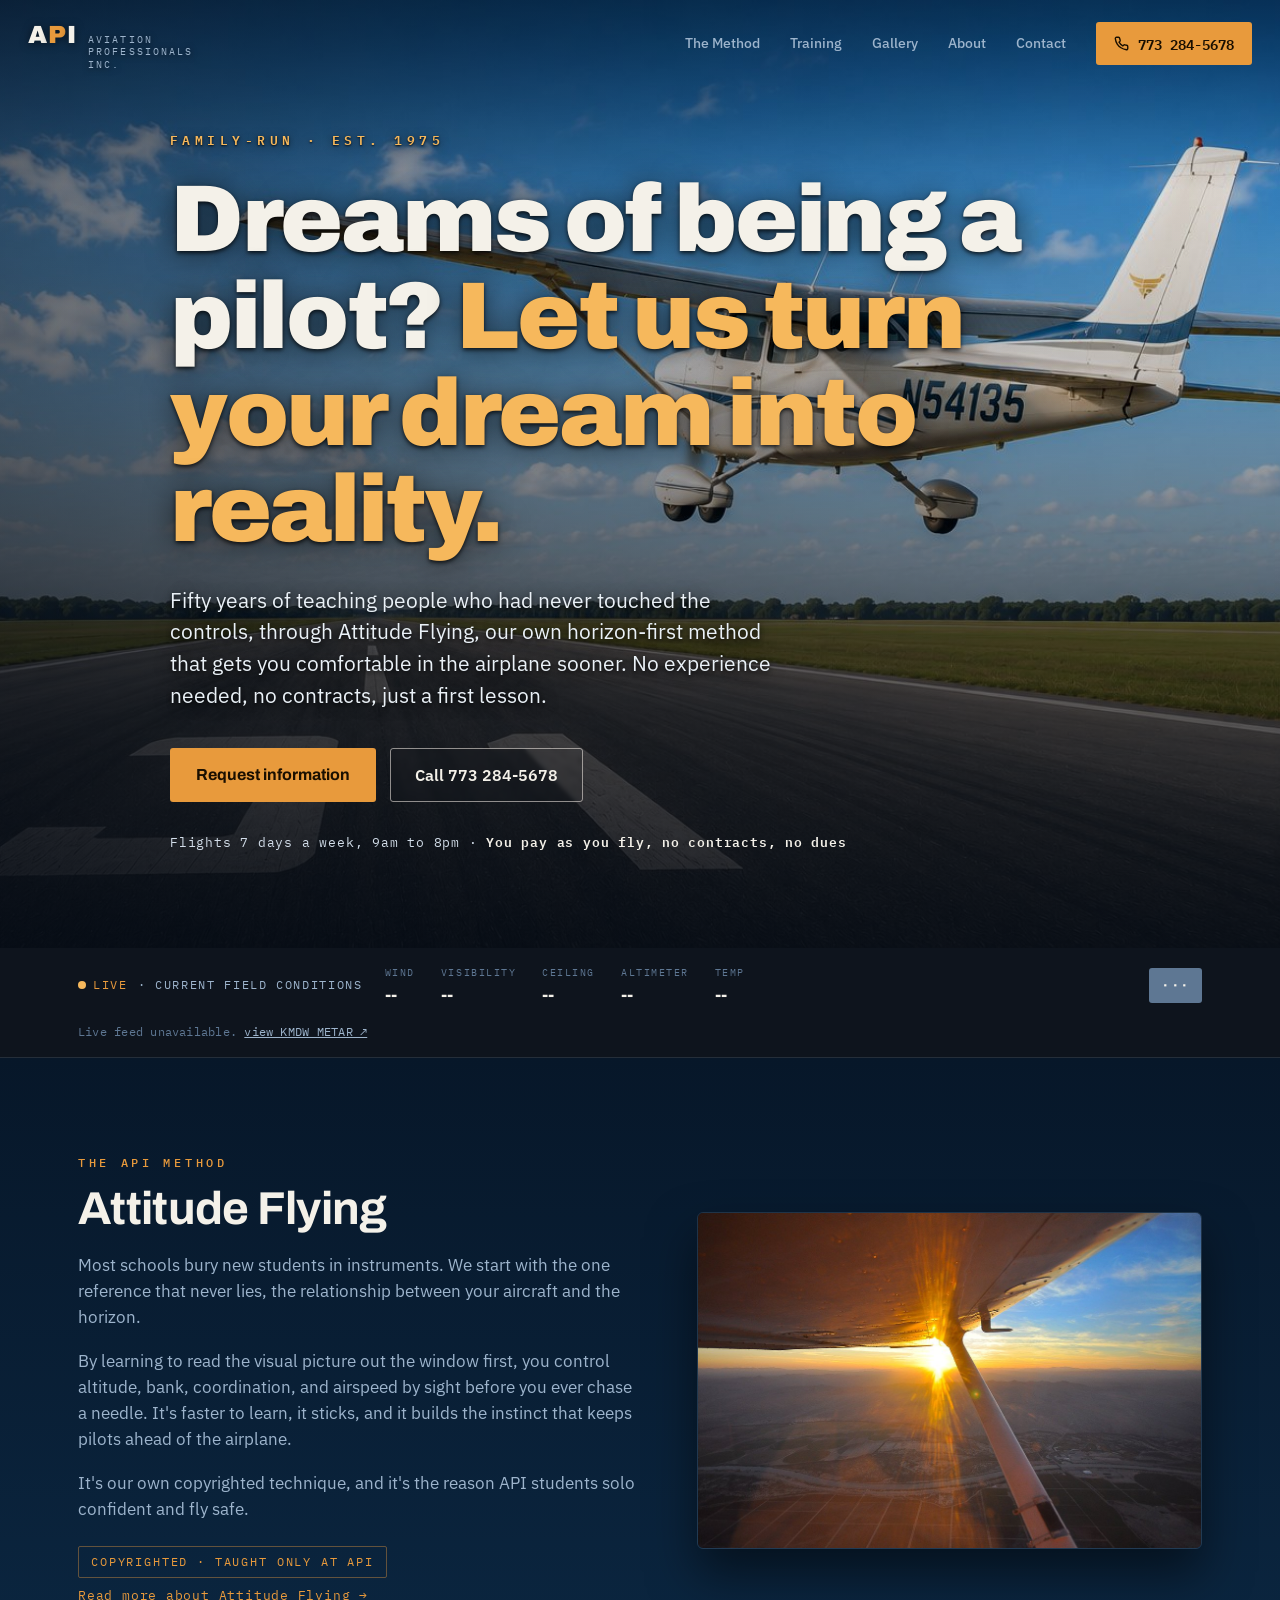
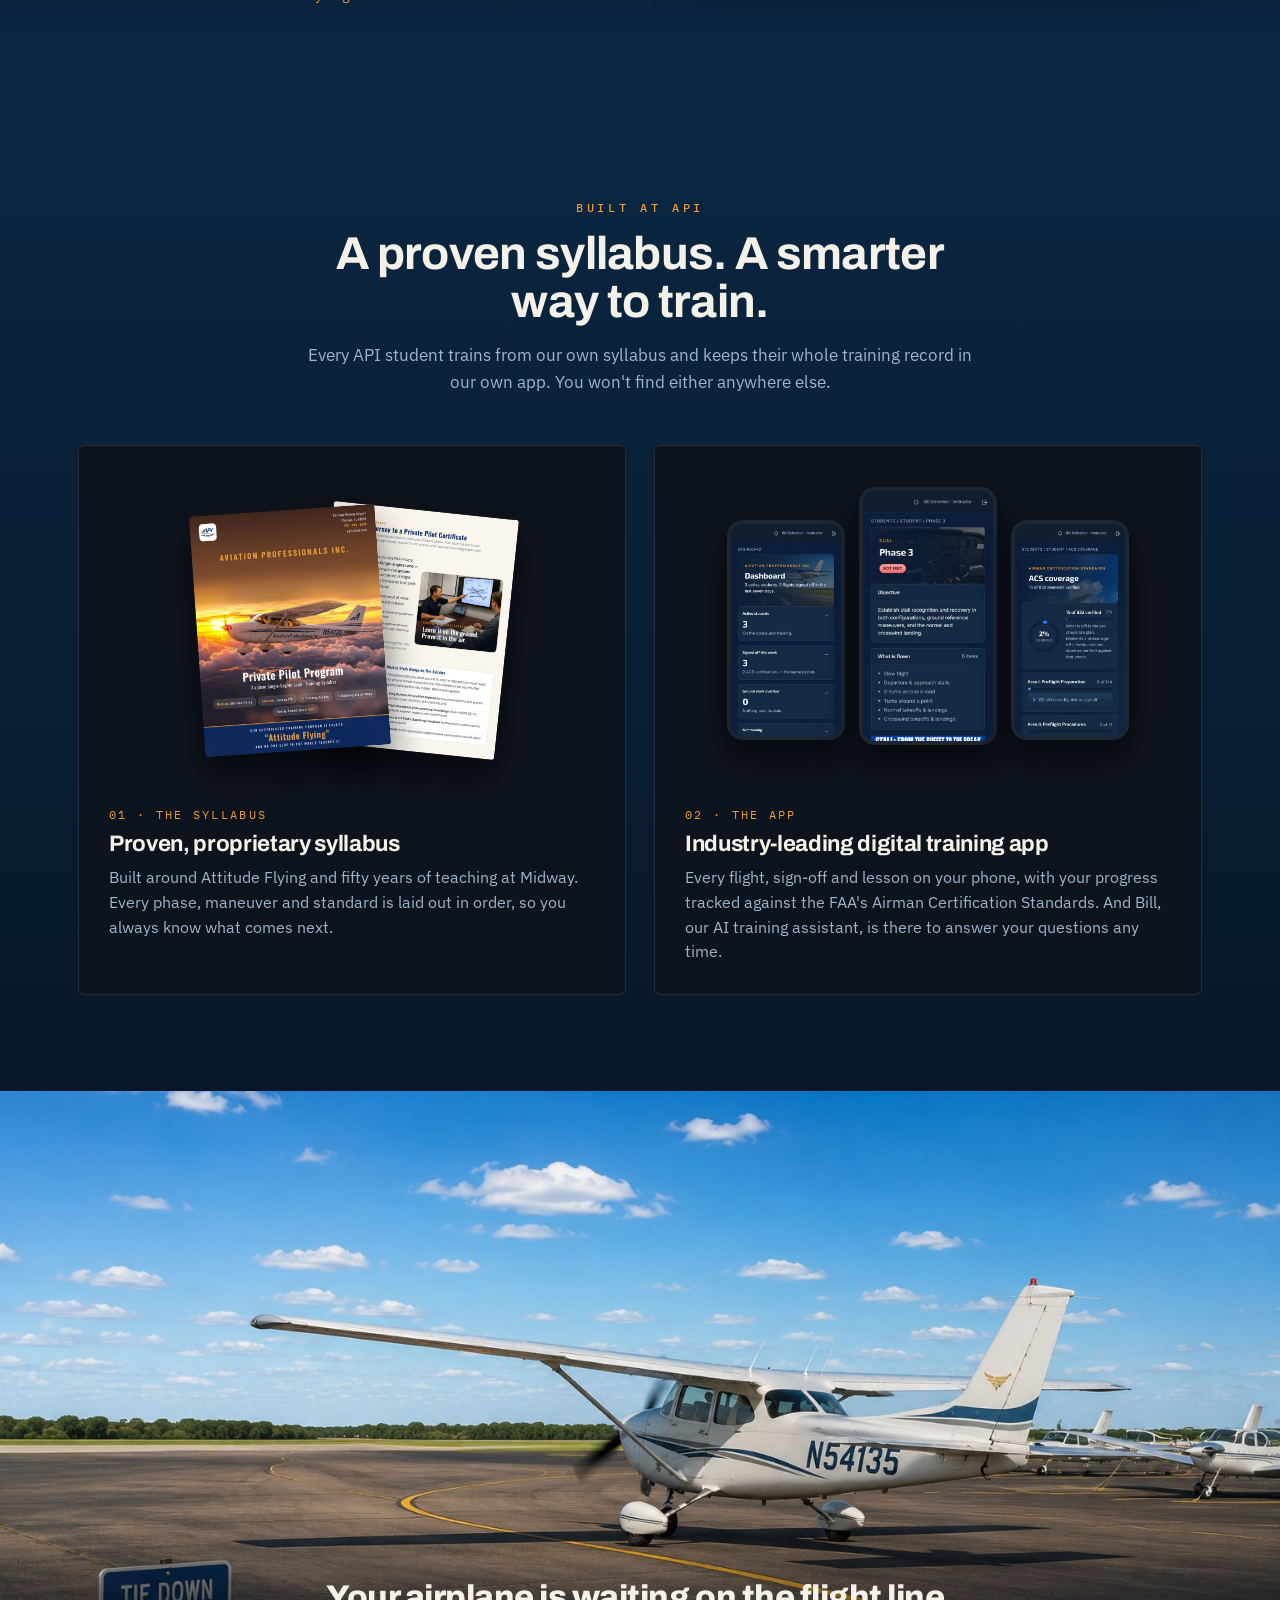
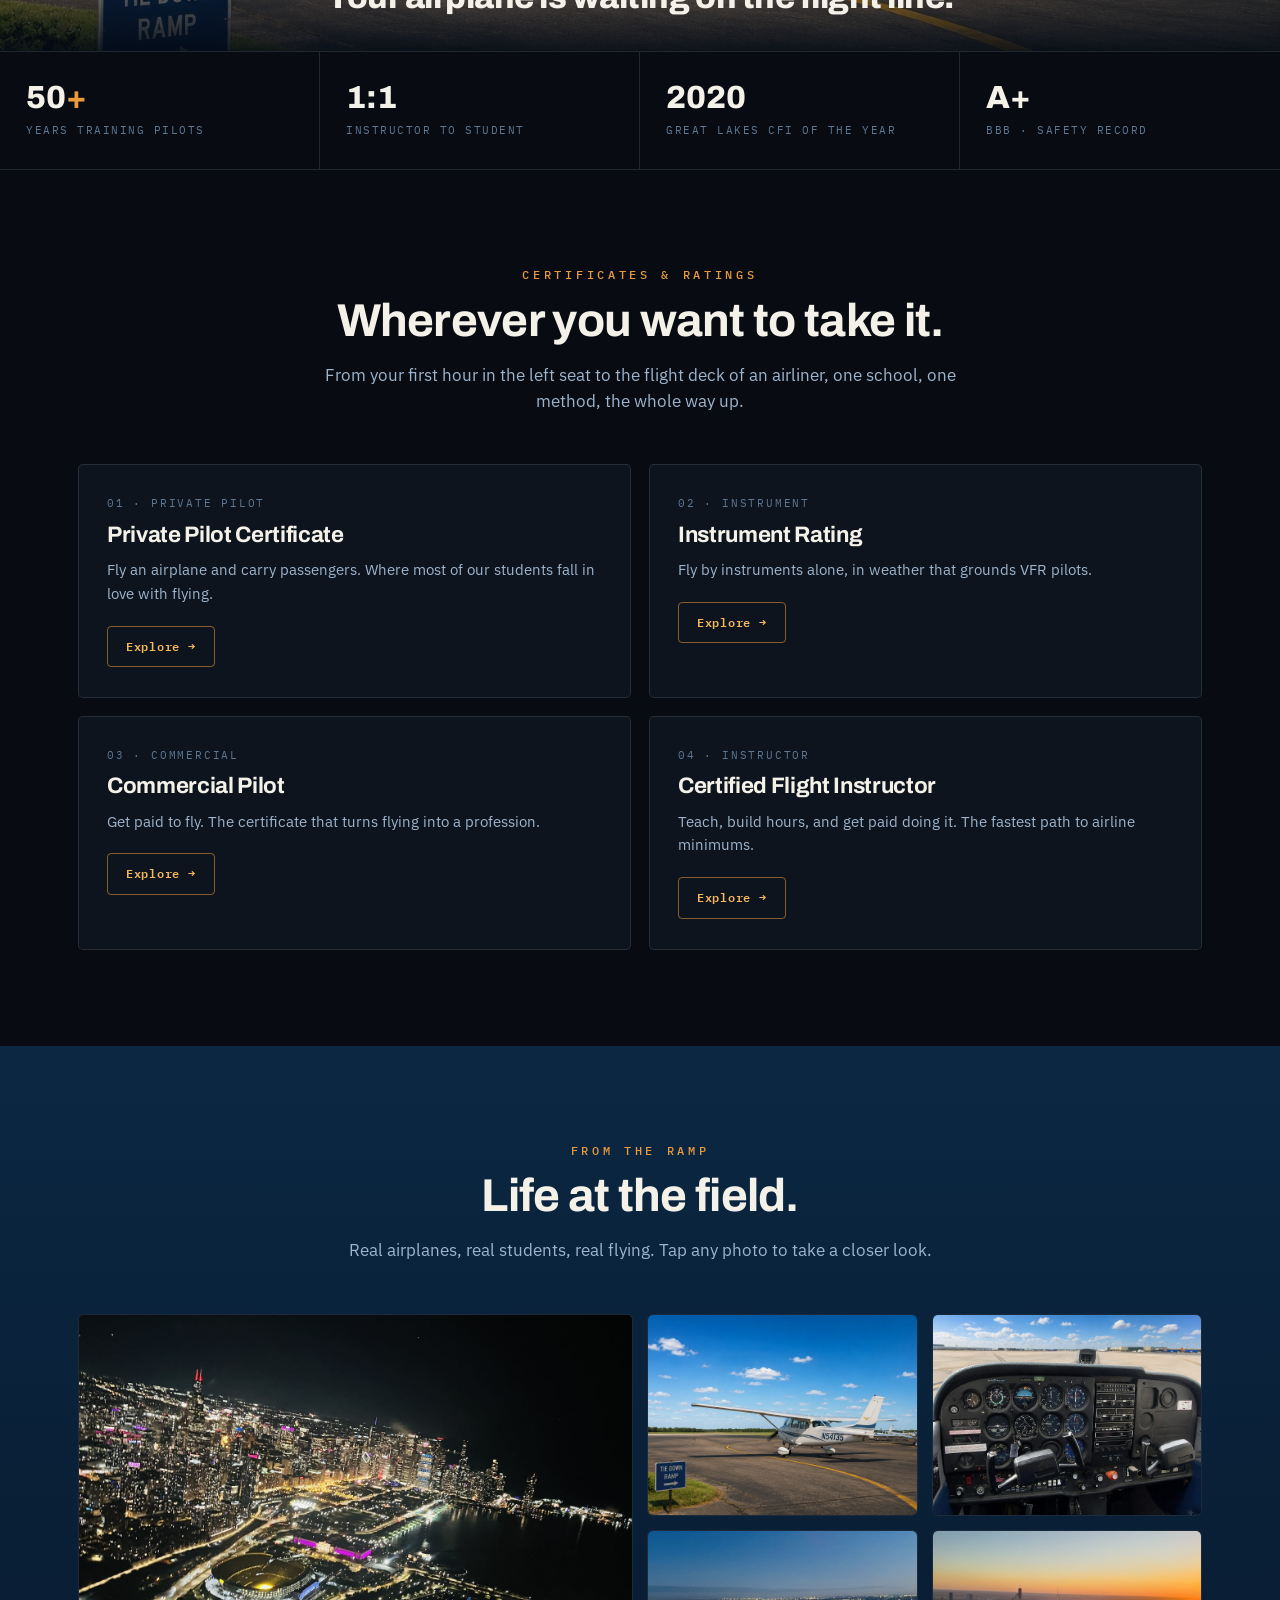
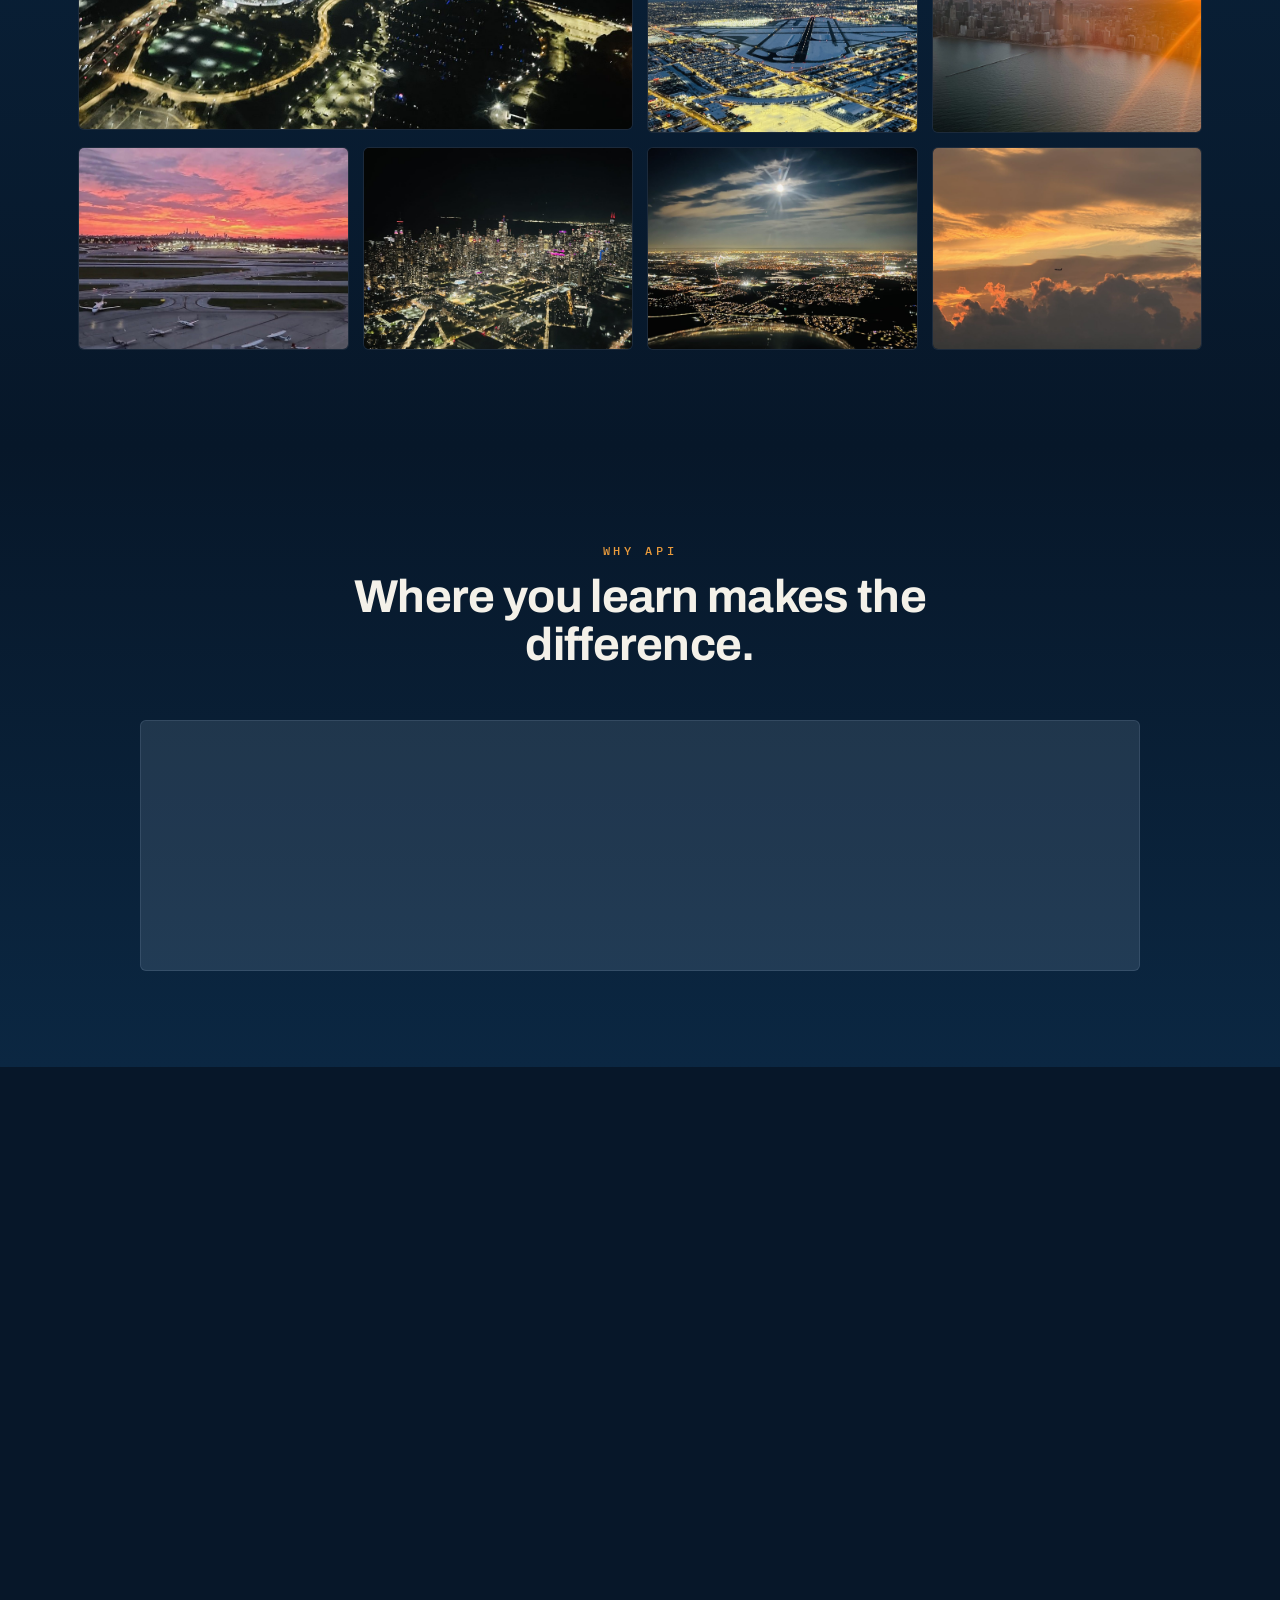
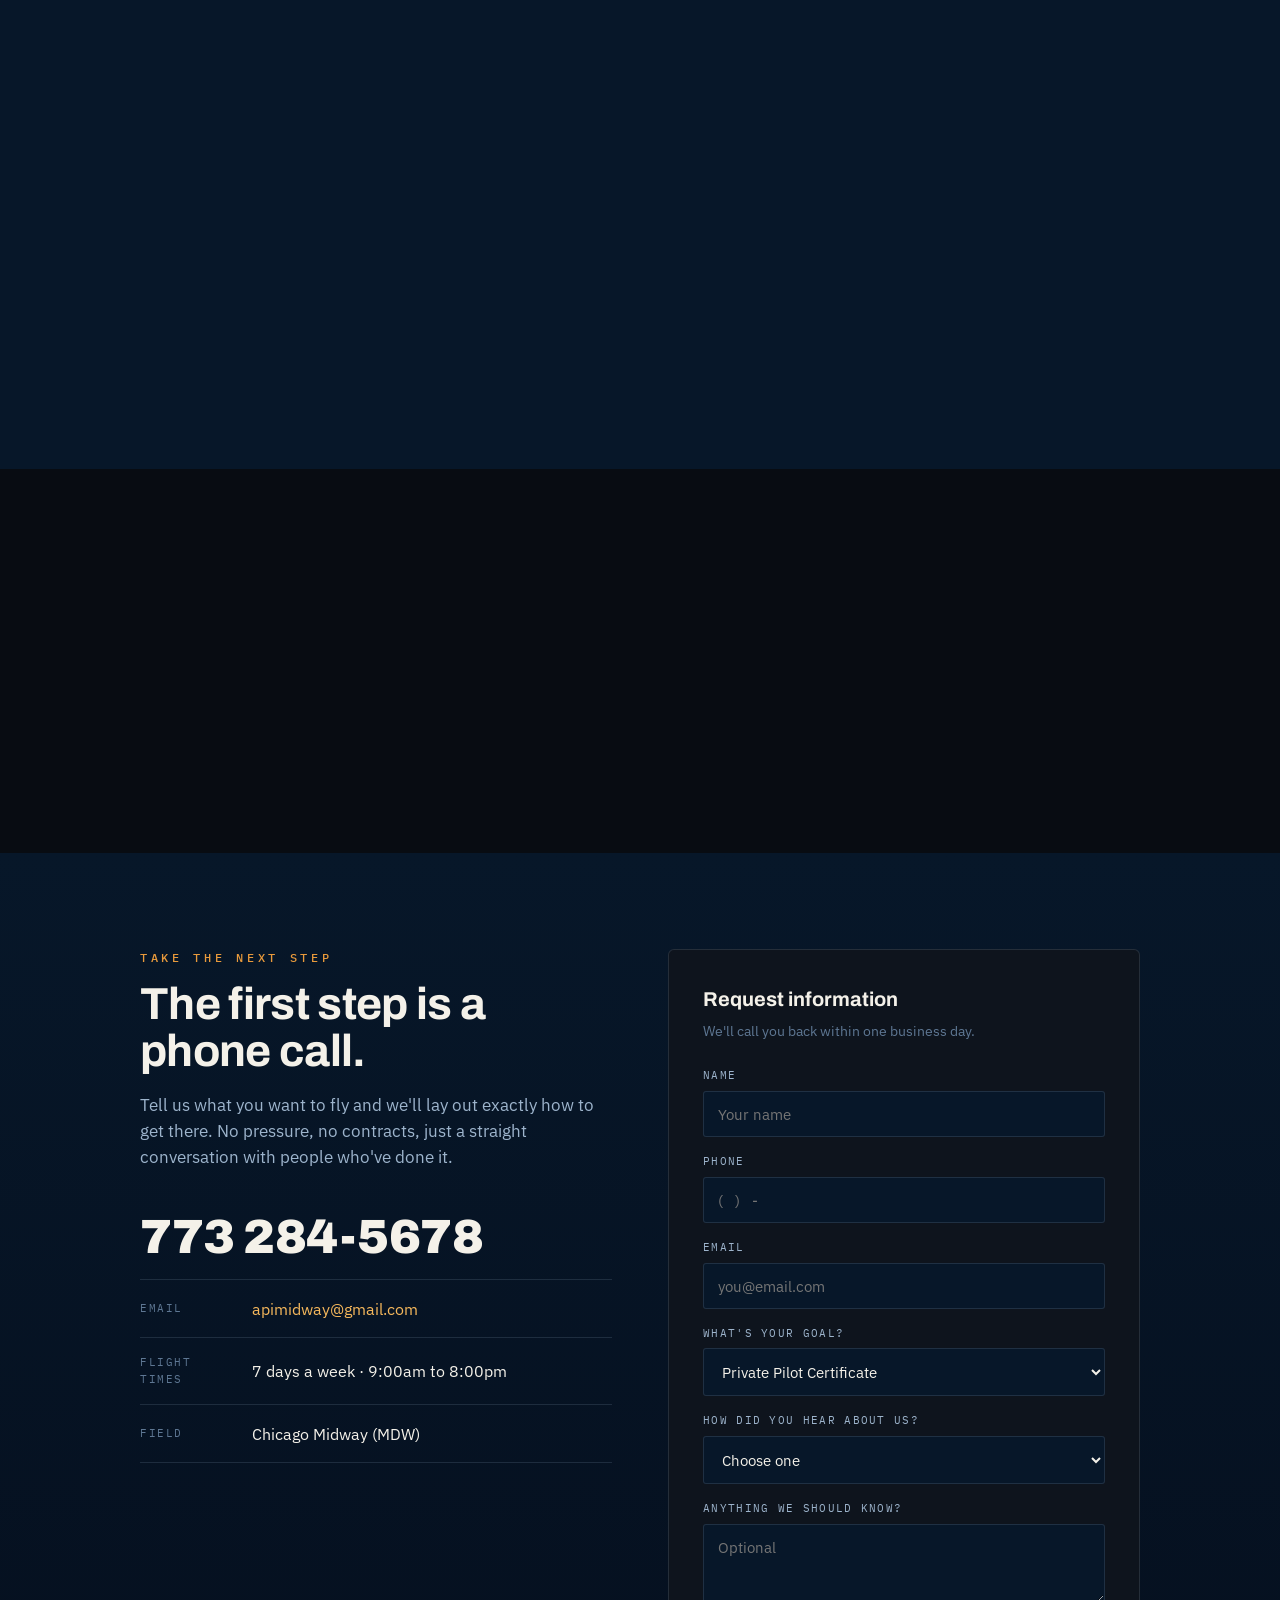
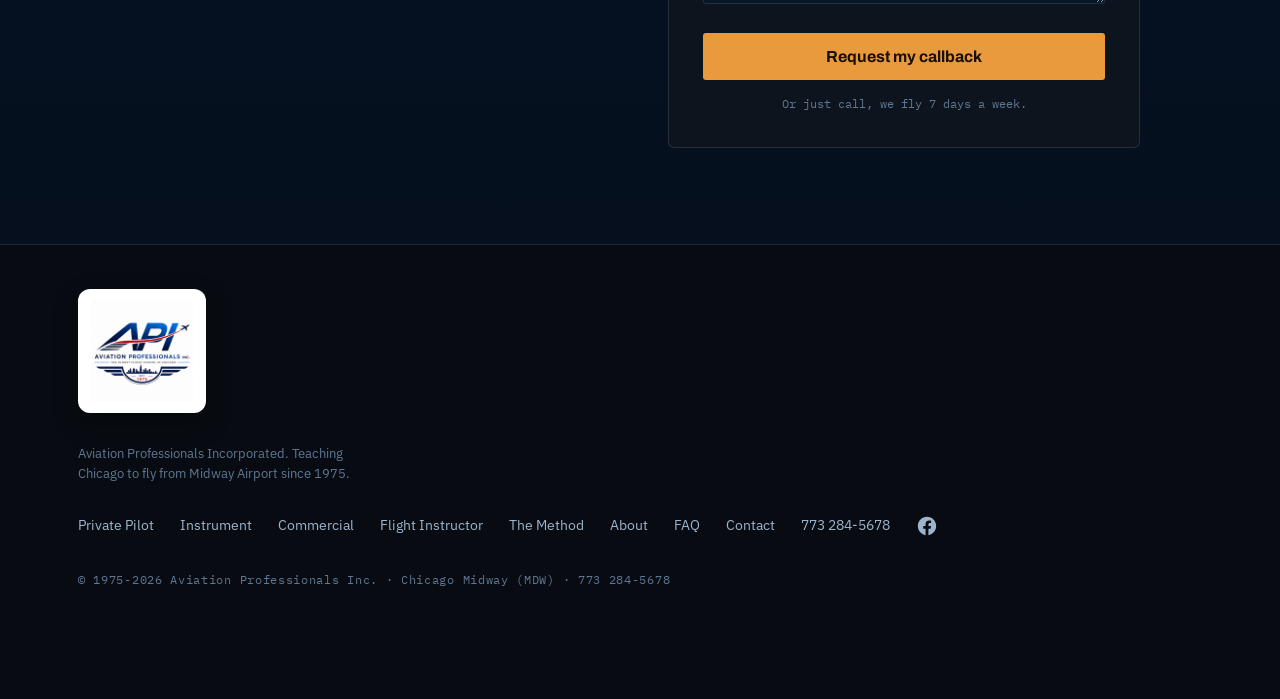
==== index.html @ 72affaf0 "Home page: Built at API section for the syllabus and the training app Short section after The API Me" ====
<!DOCTYPE html>
<html lang="en">
<head><script>document.documentElement.className+=' js'</script>
<meta charset="UTF-8">
<meta name="viewport" content="width=device-width, initial-scale=1.0">
<title>Chicago Flight School at Midway (MDW) | Aviation Professionals Inc.</title>
<meta name="description" content="Chicago flight school at Midway Airport, family-run since 1975. Private, Instrument, Commercial, and Flight Instructor (CFI) training. Learn to fly. Call 773-284-5678.">
<link rel="icon" type="image/png" href="/img/favicon.png">
<link rel="canonical" href="https://www.apischool.com/">
<meta property="og:type" content="website">
<meta property="og:site_name" content="Aviation Professionals Inc.">
<meta property="og:title" content="Chicago Flight School at Midway (MDW) | Aviation Professionals Inc.">
<meta property="og:description" content="Family-run Chicago flight school at Midway since 1975. Private, Instrument, Commercial, and CFI training. Learn to fly. Call 773-284-5678.">
<meta property="og:url" content="https://www.apischool.com/">
<meta property="og:image" content="https://www.apischool.com/img/hero.jpg">
<meta name="twitter:card" content="summary_large_image">
<meta name="twitter:title" content="Chicago Flight School at Midway (MDW) | Aviation Professionals Inc.">
<meta name="twitter:description" content="Family-run Chicago flight school at Midway since 1975. Private, Instrument, Commercial, and CFI training.">
<meta name="twitter:image" content="https://www.apischool.com/img/hero.jpg">
<script type="application/ld+json">
{
  "@context": "https://schema.org",
  "@type": ["LocalBusiness", "EducationalOrganization"],
  "@id": "https://www.apischool.com/#org",
  "name": "Aviation Professionals Inc.",
  "alternateName": "API",
  "description": "Family-run flight school at Chicago Midway Airport since 1975, offering Private, Instrument, Commercial, and Flight Instructor (CFI) training using the Attitude Flying method.",
  "url": "https://www.apischool.com/",
  "telephone": "+1-773-284-5678",
  "email": "apimidway@gmail.com",
  "image": "https://www.apischool.com/img/hero.jpg",
  "logo": "https://www.apischool.com/img/logo.png",
  "sameAs": ["https://www.facebook.com/APIschoolMidway"],
  "foundingDate": "1975",
  "areaServed": "Chicago, Illinois",
  "address": { "@type": "PostalAddress", "addressLocality": "Chicago", "addressRegion": "IL", "postalCode": "60638", "addressCountry": "US" },
  "location": { "@type": "Place", "name": "Chicago Midway International Airport (MDW)" },
  "geo": { "@type": "GeoCoordinates", "latitude": 41.7868, "longitude": -87.7522 },
  "openingHoursSpecification": [ { "@type": "OpeningHoursSpecification", "dayOfWeek": ["Monday","Tuesday","Wednesday","Thursday","Friday","Saturday","Sunday"], "opens": "09:00", "closes": "20:00" } ]
}
</script>
<link rel="preconnect" href="https://fonts.googleapis.com"><link rel="preconnect" href="https://fonts.gstatic.com" crossorigin>
<link href="https://fonts.googleapis.com/css2?family=Archivo:wght@500;600;700;800;900&family=IBM+Plex+Mono:wght@400;500;600&family=IBM+Plex+Sans:wght@400;500;600;700&display=swap" rel="stylesheet">
<link rel="stylesheet" href="/styles.css">
</head>
<body>

<header id="hdr">
  <a href="#top" class="brand"><span class="mark">A<span>P</span>I</span><span class="full">Aviation Professionals Inc.</span></a>
  <nav class="top">
    <a href="/method.html" class="navlink">The Method</a>
    <a href="#training" class="navlink">Training</a>
    <a href="#gallery" class="navlink">Gallery</a>
    <a href="/about.html" class="navlink">About</a>
    <a href="/contact.html" class="navlink">Contact</a>
    <a href="tel:7732845678" class="call-btn"><svg viewBox="0 0 24 24" fill="none" stroke="currentColor" stroke-width="2.2"><path d="M22 16.92v3a2 2 0 0 1-2.18 2 19.79 19.79 0 0 1-8.63-3.07 19.5 19.5 0 0 1-6-6 19.79 19.79 0 0 1-3.07-8.67A2 2 0 0 1 4.11 2h3a2 2 0 0 1 2 1.72c.13.96.36 1.9.7 2.81a2 2 0 0 1-.45 2.11L8.09 9.91a16 16 0 0 0 6 6l1.27-1.27a2 2 0 0 1 2.11-.45c.91.34 1.85.57 2.81.7A2 2 0 0 1 22 16.92z"/></svg>773 284-5678</a>
  </nav>
  <button class="menu-btn" id="menuBtn" aria-label="Open menu" aria-expanded="false"><span></span><span></span><span></span></button>
</header>
<div class="mnav-backdrop" id="mnavBack"></div>
<nav class="mnav" id="mnav" aria-hidden="true"><a href="/">Home</a><a href="/method.html">The Method</a><a href="/private-pilot.html">Private Pilot</a><a href="/instrument-rating.html">Instrument Rating</a><a href="/commercial-pilot.html">Commercial Pilot</a><a href="/flight-instructor.html">Flight Instructor</a><a href="/about.html">About</a><a href="/faq.html">FAQ</a><a href="/contact.html">Contact</a><a href="tel:7732845678" class="mnav-call">Call 773 284-5678</a><a href="https://www.facebook.com/APIschoolMidway" target="_blank" rel="noopener">Facebook</a></nav>

<span id="top"></span>
<section class="hero">
  <div class="hero-sky"></div>
  <svg class="hero-skyline" viewBox="0 0 1440 320" preserveAspectRatio="xMidYMax slice" xmlns="http://www.w3.org/2000/svg" aria-hidden="true">
    <defs>
      <linearGradient id="bld" x1="0" y1="0" x2="0" y2="1"><stop offset="0" stop-color="#0A1C30"/><stop offset="1" stop-color="#03090F"/></linearGradient>
      <linearGradient id="bldFar" x1="0" y1="0" x2="0" y2="1"><stop offset="0" stop-color="#13314E"/><stop offset="1" stop-color="#091B2C"/></linearGradient>
    </defs>
    <g fill="url(#bldFar)" opacity="0.7">
      <rect x="60" y="208" width="70" height="112"/><rect x="150" y="222" width="60" height="98"/><rect x="300" y="200" width="80" height="120"/><rect x="470" y="214" width="64" height="106"/><rect x="640" y="198" width="74" height="122"/><rect x="900" y="210" width="70" height="110"/><rect x="1080" y="200" width="82" height="120"/><rect x="1260" y="214" width="70" height="106"/>
    </g>
    <g fill="url(#bld)">
      <rect x="0" y="200" width="70" height="120"/><rect x="68" y="150" width="46" height="170"/><rect x="110" y="176" width="64" height="144"/><rect x="172" y="120" width="40" height="200"/><rect x="208" y="150" width="72" height="170"/>
      <rect x="276" y="70" width="52" height="250"/><rect x="326" y="140" width="58" height="180"/>
      <rect x="380" y="46" width="86" height="274"/><rect x="398" y="24" width="50" height="24"/><rect x="410" y="6" width="5" height="20"/><rect x="438" y="6" width="5" height="20"/>
      <rect x="470" y="120" width="60" height="200"/><rect x="528" y="150" width="48" height="170"/>
      <rect x="572" y="70" width="66" height="250"/><rect x="588" y="44" width="40" height="28"/><rect x="606" y="20" width="4" height="26"/>
      <rect x="640" y="140" width="58" height="180"/><rect x="696" y="110" width="70" height="210"/>
      <polygon points="770,320 786,70 834,70 850,320"/><rect x="800" y="44" width="4" height="26"/><rect x="816" y="44" width="4" height="26"/>
      <rect x="856" y="150" width="60" height="170"/><rect x="914" y="120" width="80" height="200"/><rect x="992" y="150" width="54" height="170"/><rect x="1044" y="110" width="72" height="210"/><rect x="1114" y="150" width="58" height="170"/><rect x="1168" y="130" width="84" height="190"/><rect x="1248" y="160" width="60" height="160"/><rect x="1304" y="140" width="78" height="180"/><rect x="1378" y="170" width="62" height="150"/>
    </g>
    <g fill="#F6B85C">
      <rect x="288" y="120" width="4" height="5" opacity=".5"/><rect x="304" y="120" width="4" height="5" opacity=".35"/><rect x="288" y="160" width="4" height="5" opacity=".4"/><rect x="304" y="200" width="4" height="5" opacity=".5"/><rect x="288" y="240" width="4" height="5" opacity=".3"/><rect x="304" y="280" width="4" height="5" opacity=".45"/>
      <rect x="392" y="110" width="4" height="5" opacity=".5"/><rect x="428" y="150" width="4" height="5" opacity=".4"/><rect x="410" y="200" width="4" height="5" opacity=".5"/><rect x="446" y="140" width="4" height="5" opacity=".3"/><rect x="392" y="250" width="4" height="5" opacity=".45"/>
      <rect x="586" y="110" width="4" height="5" opacity=".5"/><rect x="612" y="150" width="4" height="5" opacity=".35"/><rect x="598" y="210" width="4" height="5" opacity=".45"/>
      <rect x="792" y="120" width="4" height="5" opacity=".5"/><rect x="814" y="160" width="4" height="5" opacity=".4"/><rect x="800" y="210" width="4" height="5" opacity=".45"/>
      <rect x="186" y="160" width="4" height="5" opacity=".4"/><rect x="710" y="150" width="4" height="5" opacity=".4"/><rect x="942" y="170" width="4" height="5" opacity=".35"/><rect x="1066" y="150" width="4" height="5" opacity=".4"/>
    </g>
  </svg>
  <img class="hero-photo" src="/img/hero.jpg" alt="A Cessna 172 lifting off from the runway on a clear day">
  <div class="wrap"><div class="hero-inner">
    <div class="eyebrow">Family-run &middot; Est. 1975</div>
    <h1>Dreams of being a pilot? <em>Let us turn your dream into reality.</em></h1>
    <p class="sub">Fifty years of teaching people who had never touched the controls, through Attitude Flying, our own horizon-first method that gets you comfortable in the airplane sooner. No experience needed, no contracts, just a first lesson.</p>
    <div class="cta-row">
      <a href="#contact" class="btn-primary">Request information</a>
      <a href="tel:7732845678" class="btn-ghost">Call 773 284-5678</a>
    </div>
    <div class="phone-line">Flights 7 days a week, 9am to 8pm &middot; <b>You pay as you fly, no contracts, no dues</b></div>
  </div></div>
</section>

<!-- LIVE WEATHER -->
<section class="wx" id="wx" aria-label="Live weather at Chicago Midway">
  <div class="wrap">
    <div class="wx-bar">
      <div class="wx-id"><span class="wx-live"><span class="pip"></span>LIVE</span>&middot; Current field conditions</div>
      <div class="wx-cells" id="wxCells">
        <div class="wx-cell"><div class="k">Wind</div><div class="v" data-f="wind">--</div></div>
        <div class="wx-cell"><div class="k">Visibility</div><div class="v" data-f="vis">--</div></div>
        <div class="wx-cell"><div class="k">Ceiling</div><div class="v" data-f="ceil">--</div></div>
        <div class="wx-cell"><div class="k">Altimeter</div><div class="v" data-f="alt">--</div></div>
        <div class="wx-cell"><div class="k">Temp</div><div class="v" data-f="temp">--</div></div>
      </div>
      <div class="wx-cat" data-cat="--" id="wxCat">&middot; &middot; &middot;</div>
    </div>
    <div class="wx-raw" id="wxRaw">Fetching current Midway observation&hellip;</div>
  </div>
</section>

<section class="section alt" id="method">
  <div class="wrap"><div class="att-grid">
    <div class="att-copy reveal">
      <div class="eyebrow">The API Method</div>
      <h2 style="font-size:clamp(1.9rem,3.6vw,3rem);margin:14px 0 18px;">Attitude Flying</h2>
      <p>Most schools bury new students in instruments. We start with the one reference that never lies, the relationship between your aircraft and the horizon.</p>
      <p>By learning to read the visual picture out the window first, you control altitude, bank, coordination, and airspeed by sight before you ever chase a needle. It's faster to learn, it sticks, and it builds the instinct that keeps pilots ahead of the airplane.</p>
      <p>It's our own copyrighted technique, and it's the reason API students solo confident and fly safe.</p>
      <span class="tag">Copyrighted &middot; Taught only at API</span> <a href="/method.html" class="page-link">Read more about Attitude Flying &rarr;</a>
    </div>
    <div class="att-copy reveal">
      <figure class="att-photo">
        <img src="/img/wingtip.jpg" alt="The wing and strut of a high-wing trainer against the horizon at sunset" width="1024" height="683" loading="lazy" decoding="async">
      </figure>
    </div>
  </div></div>
</section>

<section class="section edge" id="edge">
  <div class="wrap">
    <div class="sec-head reveal"><div class="eyebrow">Built at API</div><h2>A proven syllabus. A smarter way to train.</h2><p>Every API student trains from our own syllabus and keeps their whole training record in our own app. You won't find either anywhere else.</p></div>
    <div class="edge-grid">
      <div class="edge-card reveal">
        <div class="edge-pages">
          <img class="pg-back" src="/img/syllabus-page.jpg" alt="The opening page of the API syllabus, Your Journey to a Private Pilot Certificate" width="640" height="828" loading="lazy" decoding="async">
          <img class="pg-front" src="/img/syllabus-cover.jpg" alt="Cover of the API Private Pilot Program syllabus" width="640" height="828" loading="lazy" decoding="async">
        </div>
        <div class="code">01 &middot; The syllabus</div>
        <h3>Proven, proprietary syllabus</h3>
        <p>Built around Attitude Flying and fifty years of teaching at Midway. Every phase, maneuver and standard is laid out in order, so you always know what comes next.</p>
      </div>
      <div class="edge-card reveal">
        <div class="edge-phones">
          <img src="/img/app-dashboard.jpg" alt="The API training app dashboard on a phone" width="420" height="808" loading="lazy" decoding="async">
          <img class="mid" src="/img/app-lesson.jpg" alt="A syllabus lesson in the API training app" width="420" height="808" loading="lazy" decoding="async">
          <img src="/img/app-acs.jpg" alt="Progress against the FAA Airman Certification Standards in the API training app" width="420" height="808" loading="lazy" decoding="async">
        </div>
        <div class="code">02 &middot; The app</div>
        <h3>Industry-leading digital training app</h3>
        <p>Every flight, sign-off and lesson on your phone, with your progress tracked against the FAA's Airman Certification Standards. And Bill, our AI training assistant, is there to answer your questions any time.</p>
      </div>
    </div>
  </div>
</section>

<section class="feature-band reveal">
  <img src="/img/ramp.jpg" alt="A Cessna 172 parked on the tie-down ramp on a clear day">
  <div class="cap"><div class="wrap"><h2>Your airplane is waiting on the flight line.</h2></div></div>
</section>

<section class="trust">
  <div class="trust-grid">
    <div class="cell"><div class="num" data-count="50" data-suffix="+">0<span>+</span></div><div class="lbl">Years training pilots</div></div>
    <div class="cell"><div class="num">1:1</div><div class="lbl">Instructor to student</div></div>
    <div class="cell"><div class="num">2020</div><div class="lbl">Great Lakes CFI of the Year</div></div>
    <div class="cell"><div class="num">A+</div><div class="lbl">BBB &middot; Safety record</div></div>
  </div>
</section>

<section class="section dark" id="training">
  <div class="wrap">
    <div class="sec-head reveal"><div class="eyebrow">Certificates &amp; Ratings</div><h2>Wherever you want to take it.</h2><p>From your first hour in the left seat to the flight deck of an airliner, one school, one method, the whole way up.</p></div>
    <div class="prog-grid">
      <a class="prog-card reveal" href="/private-pilot.html"><div class="code">01 &middot; PRIVATE PILOT</div><h3>Private Pilot Certificate</h3><p>Fly an airplane and carry passengers. Where most of our students fall in love with flying.</p><span class="go">Explore &rarr;</span></a>
      <a class="prog-card reveal" href="/instrument-rating.html"><div class="code">02 &middot; INSTRUMENT</div><h3>Instrument Rating</h3><p>Fly by instruments alone, in weather that grounds VFR pilots.</p><span class="go">Explore &rarr;</span></a>
      <a class="prog-card reveal" href="/commercial-pilot.html"><div class="code">03 &middot; COMMERCIAL</div><h3>Commercial Pilot</h3><p>Get paid to fly. The certificate that turns flying into a profession.</p><span class="go">Explore &rarr;</span></a>
      <a class="prog-card reveal" href="/flight-instructor.html"><div class="code">04 &middot; INSTRUCTOR</div><h3>Certified Flight Instructor</h3><p>Teach, build hours, and get paid doing it. The fastest path to airline minimums.</p><span class="go">Explore &rarr;</span></a>
    </div>
  </div>
</section>

<section class="section" id="gallery" style="background:linear-gradient(180deg,var(--altitude-2),var(--altitude))">
  <div class="wrap">
    <div class="sec-head reveal"><div class="eyebrow">From the ramp</div><h2>Life at the field.</h2><p>Real airplanes, real students, real flying. Tap any photo to take a closer look.</p></div>
    <div class="gal-grid reveal">
      <div class="gal-item big" data-src="/img/skyline-night.jpg" data-cap="City lights from the air after dark."><img src="/img/skyline-night.jpg" alt="City lights from the air at night" loading="lazy"><span class="zoom">&#9906;</span><span class="cap">After dark</span></div>
      <div class="gal-item" data-src="/img/ramp.jpg" data-cap="A Cessna 172 on the tie-down ramp on a clear morning."><img src="/img/ramp.jpg" alt="Cessna 172 parked on the tie-down ramp under a blue sky" loading="lazy"><span class="zoom">&#9906;</span><span class="cap">On the flight line</span></div>
      <div class="gal-item" data-src="/img/panel.jpg" data-cap="The six-pack in an API Cessna."><img src="/img/panel.jpg" alt="API Cessna six-pack panel" loading="lazy"><span class="zoom">&#9906;</span><span class="cap">The six-pack</span></div>
      <div class="gal-item" data-src="/img/window.jpg" data-cap="Fresh snow at dusk, from the air."><img src="/img/window.jpg" alt="The field under fresh snow from the air" loading="lazy"><span class="zoom">&#9906;</span><span class="cap">Winter from above</span></div>
      <div class="gal-item" data-src="/img/skyline-sunset.jpg" data-cap="Sunset over the lakefront."><img src="/img/skyline-sunset.jpg" alt="Sunset from the air over the lakefront" loading="lazy"><span class="zoom">&#9906;</span><span class="cap">Sunset aloft</span></div>
      <div class="gal-item" data-src="/img/tiedowns.jpg" data-cap="Sunset over the tie-downs, with the fleet put away for the night."><img src="/img/tiedowns.jpg" alt="Sunset over the tie-downs with the general aviation fleet" loading="lazy"><span class="zoom">&#9906;</span><span class="cap">Sunset over the tie-downs</span></div>
      <div class="gal-item" data-src="/img/oldtown-night.jpg" data-cap="City lights inbound on a night flight."><img src="/img/oldtown-night.jpg" alt="City lights at night from the air" loading="lazy"><span class="zoom">&#9906;</span><span class="cap">City lights inbound</span></div>
      <div class="gal-item" data-src="/img/moon.jpg" data-cap="Moonrise to the west on an evening flight."><img src="/img/moon.jpg" alt="Moonrise seen from the air at night" loading="lazy"><span class="zoom">&#9906;</span><span class="cap">Moonrise, westbound</span></div>
      <div class="gal-item" data-src="/img/airline.jpg" data-cap="An airliner in golden clouds, where the training leads."><img src="/img/airline.jpg" alt="Airliner silhouetted in golden clouds" loading="lazy"><span class="zoom">&#9906;</span><span class="cap">The airline dream</span></div>
    </div>
  </div>
</section>

<div class="lb" id="lb" role="dialog" aria-modal="true" aria-label="Photo viewer">
  <button class="lb-close" id="lbClose" aria-label="Close">&times;</button>
  <button class="lb-nav prev" id="lbPrev" aria-label="Previous">&#8249;</button>
  <button class="lb-nav next" id="lbNext" aria-label="Next">&#8250;</button>
  <img id="lbImg" src="" alt="">
  <div class="lb-cap" id="lbCap"></div>
</div>

<section class="section" id="why" style="background:linear-gradient(180deg,var(--altitude),var(--altitude-2))">
  <div class="wrap">
    <div class="sec-head reveal"><div class="eyebrow">Why API</div><h2>Where you learn makes the difference.</h2></div>
    <div class="why-grid">
      <div class="why-cell reveal"><div class="ico">// CONFIDENCE</div><h3>Ready for any airport</h3><p>Radios, procedures, and traffic are taught step by step with an instructor beside you, never thrown at you. Students finish here able to fly anywhere without hesitation.</p></div>
      <div class="why-cell reveal"><div class="ico">// NO CONTRACTS</div><h3>You pay as you fly</h3><p>No contracts, no dues, no membership. You pay for each lesson as you take it and train at the pace that fits your life.</p></div>
      <div class="why-cell reveal"><div class="ico">// EXPERIENCE</div><h3>Fifty years, one method</h3><p>Founded in 1975 and still family-run. Five decades of refining how pilots are made, taught by instructors who fly for a living.</p></div>
    </div>
  </div>
</section>

<section class="section" id="about">
  <div class="wrap">
    <div class="sec-head reveal"><div class="eyebrow">Our story &middot; Since 1975</div><h2>Fifty years of teaching people to fly.</h2><p>One of the oldest flight schools in the country, still family-run, still teaching from the same airport.</p></div>
    <div class="timeline reveal">
      <div class="tl"><div class="yr">1975</div><h3>API is founded</h3><p>Bill Schreiber opens Aviation Professionals Incorporated and begins teaching from the field API still flies from today.</p></div>
      <div class="tl"><div class="yr">The decades since</div><h3>Attitude Flying takes shape</h3><p>Through thousands of students, API develops and refines its copyrighted horizon-first method for visual and instrument flying.</p></div>
      <div class="tl"><div class="yr">2020</div><h3>Flight Instructor of the Year</h3><p>API's chief pilot is named Flight Instructor of the Year for the FAA's Great Lakes region.</p></div>
      <div class="tl"><div class="yr">Today</div><h3>Still family-run, still flying</h3><p>Open seven days a week, pay as you fly, training the next generation of pilots from the same field where it all started.</p></div>
    </div>
  </div>
</section>

<section class="section proof">
  <div class="wrap">
    <div class="award reveal">2020 Flight Instructor of the Year, FAA Great Lakes Region</div>
    <blockquote class="reveal">Who teaches you how to fly, and where you learn, <span>makes all the difference.</span></blockquote>
    <cite class="reveal">Aviation Professionals Inc., since 1975</cite>
  </div>
</section>

<section class="section" id="contact" style="background:linear-gradient(180deg,var(--altitude),#050F1E)">
  <div class="wrap"><div class="contact-grid contact">
    <div class="reveal">
      <div class="eyebrow">Take the next step</div>
      <h2>The first step is a phone call.</h2>
      <p class="lead2">Tell us what you want to fly and we'll lay out exactly how to get there. No pressure, no contracts, just a straight conversation with people who've done it.</p>
      <a href="tel:7732845678" class="bigphone">773 284-5678</a>
      <div class="infoline"><span class="k">Email</span><span class="v"><a href="mailto:apimidway@gmail.com">apimidway@gmail.com</a></span></div>
      <div class="infoline"><span class="k">Flight Times</span><span class="v">7 days a week &middot; 9:00am to 8:00pm</span></div>
      <div class="infoline"><span class="k">Field</span><span class="v">Chicago Midway (MDW)</span></div>
    </div>
    <div class="reveal">
      <form class="lead" id="leadForm" onsubmit="return submitLead(event)">
        <input type="hidden" name="access_key" value="32313a3b-ed95-4566-86db-4887ff28a186">
        <input type="hidden" name="subject" value="New lead from API Midway website">
        <input type="hidden" name="from_name" value="API Midway Website">
        <p class="hp"><label>Leave blank: <input name="botcheck" tabindex="-1" autocomplete="off"></label></p>
        <div class="fhead">Request information</div>
        <div class="fsub">We'll call you back within one business day.</div>
        <div class="field"><label for="n">Name</label><input id="n" name="name" type="text" required placeholder="Your name"></div>
        <div class="field"><label for="p">Phone</label><input id="p" name="phone" type="tel" required placeholder="(   )   -    "></div>
        <div class="field"><label for="e">Email</label><input id="e" name="email" type="email" placeholder="you@email.com"></div>
        <div class="field"><label for="g">What's your goal?</label>
          <select id="g" name="goal"><option>Private Pilot Certificate</option><option>Instrument Rating</option><option>Commercial / Career pilot</option><option>Flight Instructor (CFI)</option><option>Not sure yet</option></select>
        </div>
        <div class="field"><label for="h">How did you hear about us?</label>
          <select id="h" name="heard_about"><option value="" selected>Choose one</option><option>Web search</option><option>Social media</option><option>Word of mouth</option><option>Other</option></select>
        </div>
        <div class="field" id="heardSearch" hidden><label for="hs">What did you search for?</label><input id="hs" name="search_terms" type="text" placeholder="e.g. flight school Chicago"></div>
        <div class="field" id="heardReferral" hidden><label for="hr">Who referred you?</label><input id="hr" name="referred_by" type="text" placeholder="Their name"></div>
        <div class="field"><label for="m">Anything we should know?</label><textarea id="m" name="message" placeholder="Optional"></textarea></div>
        <button type="submit" class="submit" id="leadBtn">Request my callback</button>
        <div class="formnote">Or just call, we fly 7 days a week.</div>
        <div class="formerr" id="formErr">Something went wrong sending that. Please call 773 284-5678 and we'll take care of you.</div>
      </form>
      <div class="confirm" id="confirm"><div class="chk">&#9992;</div><h3>Got it, we'll be in touch.</h3><p>Expect a call within one business day. Can't wait? Call us now at 773 284-5678.</p></div>
    </div>
  </div></div>
</section>

<footer>
  <div class="wrap">
    <div class="foot-grid">
      <div><a href="#top"><img src="/img/logo.png" alt="Aviation Professionals Inc., the oldest flight school in Chicago" class="foot-logo" loading="lazy"></a><div class="tag">Aviation Professionals Incorporated. Teaching Chicago to fly from Midway Airport since 1975.</div></div>
      <nav><a href="/private-pilot.html">Private Pilot</a><a href="/instrument-rating.html">Instrument</a><a href="/commercial-pilot.html">Commercial</a><a href="/flight-instructor.html">Flight Instructor</a><a href="/method.html">The Method</a><a href="/about.html">About</a><a href="/faq.html">FAQ</a><a href="/contact.html">Contact</a><a href="tel:7732845678">773 284-5678</a><a href="https://www.facebook.com/APIschoolMidway" target="_blank" rel="noopener" aria-label="Facebook" class="foot-fb"><svg viewBox="0 0 24 24" width="22" height="22" fill="currentColor" aria-hidden="true"><path d="M22 12.06C22 6.5 17.52 2 12 2S2 6.5 2 12.06c0 5 3.66 9.15 8.44 9.94v-7.03H7.9v-2.9h2.54V9.85c0-2.5 1.49-3.89 3.78-3.89 1.09 0 2.24.2 2.24.2v2.46h-1.26c-1.24 0-1.63.77-1.63 1.56v1.88h2.78l-.44 2.9h-2.34V22c4.78-.79 8.44-4.94 8.44-9.94z"/></svg></a></nav>
    </div>
    <div class="copyright">&copy; 1975-2026 Aviation Professionals Inc. &middot; Chicago Midway (MDW) &middot; 773 284-5678</div>
  </div>
</footer>
<a href="tel:7732845678" class="mobile-call">&#128222; Call API &middot; 773 284-5678</a>

<script src="/app.js"></script>
</body>
</html>

<!-- production: single-page v1 (reverted) -->
---- styles.css ----
:root{
  --altitude:#071729;--altitude-2:#0B2742;--tarmac:#080C12;--tarmac-2:#0E141D;
  --horizon:#E89A3C;--horizon-bright:#F6B85C;--marking:#F4F1E9;--steel:#9DB4CC;
  --steel-dim:#5E7793;--line:rgba(157,180,204,0.16);--maxw:1180px;
}
*{box-sizing:border-box;margin:0;padding:0}
html{scroll-behavior:smooth}
body{background:var(--altitude);color:var(--marking);font-family:'IBM Plex Sans',system-ui,sans-serif;line-height:1.55;-webkit-font-smoothing:antialiased;overflow-x:hidden}
.wrap{max-width:var(--maxw);margin:0 auto;padding:0 28px}
.eyebrow{font-family:'IBM Plex Mono',monospace;font-size:.72rem;letter-spacing:.32em;text-transform:uppercase;color:var(--horizon);font-weight:500}
h1,h2,h3{font-family:'Archivo',sans-serif;line-height:1.04;letter-spacing:-0.015em}
a{color:var(--horizon-bright)}

/* HEADER */
header{position:fixed;top:0;left:0;right:0;z-index:50;display:flex;align-items:center;justify-content:space-between;padding:16px 28px;transition:background .3s,padding .3s,box-shadow .3s}
header.scrolled{background:rgba(7,23,41,0.92);backdrop-filter:blur(10px);padding:11px 28px;box-shadow:0 1px 0 var(--line)}
.brand{display:flex;align-items:baseline;gap:11px;text-decoration:none;color:var(--marking)}
.brand .mark{font-family:'Archivo',sans-serif;font-weight:900;font-size:1.55rem;letter-spacing:.04em;text-shadow:0 1px 8px rgba(0,0,0,.55)}
.brand .mark span{color:var(--horizon)}
.brand .full{font-family:'IBM Plex Mono',monospace;font-size:.6rem;letter-spacing:.22em;text-transform:uppercase;color:var(--steel);max-width:120px;line-height:1.3;text-shadow:0 1px 6px rgba(0,0,0,.7)}
.brand-logo{height:58px;width:auto;display:block;filter:drop-shadow(0 2px 7px rgba(0,0,0,.55))}
header.scrolled .brand-logo{height:46px}
@media(max-width:520px){.brand-logo{height:46px}}
nav.top{display:flex;align-items:center;gap:30px}
nav.top a.navlink{color:var(--steel);text-decoration:none;font-size:.86rem;font-weight:500;transition:color .2s}
nav.top a.navlink:hover,nav.top a.navlink.active{color:var(--marking)}
.call-btn{display:inline-flex;align-items:center;gap:9px;background:var(--horizon);color:#1a0f00;text-decoration:none;font-family:'IBM Plex Mono',monospace;font-weight:600;font-size:.86rem;padding:11px 18px;border-radius:3px;transition:transform .15s,background .2s;white-space:nowrap}
.call-btn:hover{background:var(--horizon-bright);transform:translateY(-1px)}
.call-btn svg{width:15px;height:15px}

/* BUTTONS */
.btn-primary{display:inline-flex;align-items:center;gap:10px;background:var(--horizon);color:#1a0f00;text-decoration:none;font-weight:700;font-size:1rem;padding:15px 26px;border-radius:3px;transition:transform .15s,background .2s;font-family:'Archivo',sans-serif}
.btn-primary:hover{background:var(--horizon-bright);transform:translateY(-2px)}
.btn-ghost{display:inline-flex;align-items:center;gap:10px;border:1px solid rgba(247,241,233,.55);color:var(--marking);text-decoration:none;font-weight:600;font-size:1rem;padding:14px 24px;border-radius:3px;transition:border-color .2s,background .2s;backdrop-filter:blur(2px)}
.btn-ghost:hover{border-color:var(--horizon);background:rgba(232,154,60,0.14)}

/* HOME HERO */
.hero{position:relative;min-height:100vh;display:flex;align-items:flex-end;padding:130px 0 94px;overflow:hidden;background:#04101F}
.hero-sky{position:absolute;inset:0;z-index:0;background:linear-gradient(180deg,#04101F 0%,#081E36 30%,#103251 50%,#B5713A 78%,#2A160B 100%)}
/* Scrim tuned for the 2026-07-20 hero. The previous skyline shot was a dark
   dusk photo, so a light overlay was enough. The runway photo is bright sky and
   pale asphalt, which dropped white headline contrast to about 1.9:1, under the
   3.0 WCAG minimum for large text. Brightness is pulled back and the lower
   gradient carries more weight, which is where the copy sits. */
.hero-photo{position:absolute;inset:0;width:100%;height:100%;object-fit:cover;object-position:50% 45%;z-index:1;filter:brightness(.94) contrast(1.02) saturate(1.05)}
.hero::before{content:"";position:absolute;inset:0;z-index:2;
  background:linear-gradient(180deg,rgba(3,10,20,.50) 0%,rgba(3,10,20,.05) 20%,rgba(3,10,20,.18) 42%,rgba(3,10,20,.52) 68%,rgba(3,10,20,.86) 100%),
  linear-gradient(95deg,rgba(3,10,20,.52) 0%,rgba(3,10,20,.20) 45%,rgba(3,10,20,.04) 78%,rgba(3,10,20,0) 100%)}
.hero-inner{position:relative;z-index:3;max-width:940px}
.hero .eyebrow{font-size:.82rem;letter-spacing:.34em;color:var(--horizon-bright);font-weight:600;text-shadow:0 1px 2px rgba(0,0,0,.85),0 1px 10px rgba(0,0,0,.7)}
.hero h1{font-size:clamp(3rem,7.4vw,6.4rem);font-weight:900;line-height:1.02;letter-spacing:-0.025em;margin:22px 0 26px;text-shadow:0 2px 4px rgba(0,0,0,.78),0 2px 30px rgba(0,0,0,.6)}
.hero h1 em{font-style:normal;color:var(--horizon-bright)}
.hero p.sub{font-size:clamp(1.08rem,1.7vw,1.32rem);line-height:1.5;color:#EAF1F7;max-width:620px;margin-bottom:36px;text-shadow:0 2px 4px rgba(0,0,0,.72),0 1px 16px rgba(0,0,0,.55)}
.cta-row{display:flex;gap:14px;flex-wrap:wrap;align-items:center}
.hero .phone-line{margin-top:30px;font-family:'IBM Plex Mono',monospace;color:#D3DEEA;font-size:.82rem;letter-spacing:.06em}
.hero .phone-line b{color:var(--marking);font-weight:600}

/* TRUST STRIP */
.trust{background:var(--tarmac);border-top:1px solid var(--line);border-bottom:1px solid var(--line)}
.trust-grid{display:grid;grid-template-columns:repeat(4,1fr)}
.trust-grid .cell{padding:30px 26px;border-right:1px solid var(--line)}
.trust-grid .cell:last-child{border-right:none}
.trust .num{font-family:'Archivo',sans-serif;font-weight:800;font-size:2rem;line-height:1}
.trust .num span{color:var(--horizon)}
.trust .lbl{font-family:'IBM Plex Mono',monospace;font-size:.68rem;letter-spacing:.14em;text-transform:uppercase;color:var(--steel-dim);margin-top:8px}

/* LIVE WEATHER STRIP */
.wx{background:var(--tarmac-2);border-bottom:1px solid var(--line)}
.wx-bar{display:flex;align-items:center;gap:22px;flex-wrap:wrap;padding:18px 0}
.wx-id{display:flex;align-items:center;gap:10px;font-family:'IBM Plex Mono',monospace;font-size:.74rem;letter-spacing:.14em;text-transform:uppercase;color:var(--steel)}
.wx-live{display:inline-flex;align-items:center;gap:7px;color:var(--horizon)}
.wx-live .pip{width:8px;height:8px;border-radius:50%;background:var(--horizon-bright);box-shadow:0 0 0 0 rgba(246,184,92,.6);animation:pip 1.8s ease-out infinite}
@keyframes pip{0%{box-shadow:0 0 0 0 rgba(246,184,92,.55)}70%{box-shadow:0 0 0 9px rgba(246,184,92,0)}100%{box-shadow:0 0 0 0 rgba(246,184,92,0)}}
.wx-cells{display:flex;gap:26px;flex-wrap:wrap;flex:1}
.wx-cell .k{font-family:'IBM Plex Mono',monospace;font-size:.6rem;letter-spacing:.16em;text-transform:uppercase;color:var(--steel-dim)}
.wx-cell .v{font-family:'Archivo',sans-serif;font-weight:700;font-size:1.18rem;line-height:1.15;margin-top:3px}
.wx-cat{font-family:'Archivo',sans-serif;font-weight:800;font-size:.86rem;letter-spacing:.06em;padding:7px 14px;border-radius:3px;color:#06121f}
.wx-cat[data-cat="VFR"]{background:#34C759}
.wx-cat[data-cat="MVFR"]{background:#3E9BFF}
.wx-cat[data-cat="IFR"]{background:#FF4D4D}
.wx-cat[data-cat="LIFR"]{background:#D26BFF}
.wx-cat[data-cat="--"]{background:var(--steel-dim);color:var(--marking)}
.wx-raw{font-family:'IBM Plex Mono',monospace;font-size:.72rem;color:var(--steel-dim);letter-spacing:.02em;padding:0 0 16px;word-break:break-word}
.wx-raw a{color:var(--steel)}

/* SECTIONS */
.section{padding:96px 0}
.section.tight{padding:72px 0}
.sec-head{max-width:680px;margin:0 auto 50px;text-align:center}
.sec-head h2{font-size:clamp(1.9rem,3.6vw,3rem);font-weight:700;margin:14px 0 16px}
.sec-head p{color:var(--steel);font-size:1.06rem}
.prose{max-width:720px}
.prose p{color:var(--steel);font-size:1.08rem;margin-bottom:20px}
.prose p strong{color:var(--marking);font-weight:600}
.alt{background:linear-gradient(180deg,var(--altitude),var(--altitude-2))}
.dark{background:var(--tarmac)}

/* ATTITUDE / SPLIT */
.att-grid{display:grid;grid-template-columns:1.05fr .95fr;gap:60px;align-items:center}
.att-copy p{color:var(--steel);margin-bottom:18px;font-size:1.05rem}
.att-copy .tag{display:inline-block;margin-top:6px;font-family:'IBM Plex Mono',monospace;font-size:.72rem;letter-spacing:.16em;text-transform:uppercase;color:var(--horizon);border:1px solid rgba(232,154,60,.4);padding:6px 12px;border-radius:2px}
.att-photo{margin:0;max-width:560px;width:100%;border-radius:6px;overflow:hidden;border:1px solid var(--line);box-shadow:0 24px 48px rgba(0,0,0,.5)}
.att-photo img{width:100%;height:auto;display:block}

/* FACTS GRID */
.facts{display:grid;grid-template-columns:repeat(4,1fr);gap:1px;background:var(--line);border:1px solid var(--line);border-radius:6px;overflow:hidden}
.fact{background:var(--altitude);padding:26px 24px}
.fact .k{font-family:'IBM Plex Mono',monospace;font-size:.66rem;letter-spacing:.14em;text-transform:uppercase;color:var(--steel-dim);margin-bottom:10px}
.fact .v{font-family:'Archivo',sans-serif;font-weight:700;font-size:1.45rem;line-height:1.1}
.fact .v small{display:block;font-family:'IBM Plex Sans',sans-serif;font-weight:400;font-size:.82rem;color:var(--steel);margin-top:6px;letter-spacing:0}
.facts-note{font-family:'IBM Plex Mono',monospace;font-size:.74rem;color:var(--steel-dim);margin-top:16px;letter-spacing:.04em}

/* PROGRAM CARDS */
.prog-grid{display:grid;grid-template-columns:repeat(2,1fr);gap:18px}
.prog-card{background:var(--tarmac-2);border:1px solid var(--line);border-radius:5px;padding:30px 28px;transition:transform .2s,border-color .2s;position:relative;overflow:hidden;text-decoration:none;display:block;color:var(--marking)}
.prog-card::before{content:"";position:absolute;left:0;top:0;bottom:0;width:3px;background:var(--horizon);transform:scaleY(0);transform-origin:top;transition:transform .25s}
.prog-card:hover{transform:translateY(-4px);border-color:rgba(232,154,60,.4)}
.prog-card:hover::before{transform:scaleY(1)}
.prog-card .code{font-family:'IBM Plex Mono',monospace;font-size:.7rem;letter-spacing:.16em;color:var(--steel-dim)}
.prog-card h3{font-size:1.4rem;font-weight:700;margin:10px 0 12px}
.prog-card p{color:var(--steel);font-size:.96rem}
.prog-card .go{display:inline-block;margin-top:18px;color:var(--horizon);font-family:'IBM Plex Mono',monospace;font-size:.8rem;letter-spacing:.08em}

/* WHY GRID */
.why-grid{display:grid;grid-template-columns:repeat(3,1fr);gap:1px;background:var(--line);border:1px solid var(--line);border-radius:6px;overflow:hidden}
.why-cell{background:var(--altitude);padding:34px 28px}
.why-cell .ico{font-family:'IBM Plex Mono',monospace;color:var(--horizon);font-size:.8rem;letter-spacing:.12em;margin-bottom:14px}
.why-cell h3{font-size:1.18rem;font-weight:700;margin-bottom:10px}
.why-cell p{color:var(--steel);font-size:.95rem}

/* TIMELINE */
.timeline{max-width:760px;border-left:2px solid var(--line);margin-left:6px}
.tl{position:relative;padding:0 0 40px 34px}
.tl::before{content:"";position:absolute;left:-7px;top:4px;width:12px;height:12px;border-radius:50%;background:var(--horizon);box-shadow:0 0 0 4px var(--altitude)}
.tl .yr{font-family:'IBM Plex Mono',monospace;color:var(--horizon);font-size:.8rem;letter-spacing:.1em;margin-bottom:8px}
.tl h3{font-size:1.3rem;font-weight:700;margin-bottom:8px}
.tl p{color:var(--steel)}

/* GALLERY */
.gal-grid{display:grid;grid-template-columns:repeat(4,1fr);grid-auto-rows:1fr;gap:14px}
.gal-item{position:relative;border:1px solid var(--line);border-radius:6px;overflow:hidden;cursor:pointer;background:#04101F;line-height:0;aspect-ratio:4/3}
.gal-item.big{grid-column:span 2;grid-row:span 2}
.gal-item img{width:100%;height:100%;object-fit:cover;display:block;transition:transform .5s ease,filter .3s}
.gal-item:hover img{transform:scale(1.06);filter:brightness(1.05)}
.gal-item .cap{position:absolute;left:0;right:0;bottom:0;padding:30px 16px 12px;background:linear-gradient(0deg,rgba(3,10,20,.86),rgba(3,10,20,0));font-family:'IBM Plex Mono',monospace;font-size:.66rem;letter-spacing:.06em;color:var(--marking);opacity:0;transform:translateY(6px);transition:opacity .3s,transform .3s}
.gal-item:hover .cap{opacity:1;transform:none}
.gal-item .zoom{position:absolute;top:12px;right:12px;width:28px;height:28px;border-radius:50%;background:rgba(7,23,41,.7);border:1px solid var(--line);display:flex;align-items:center;justify-content:center;color:var(--horizon-bright);opacity:0;transition:opacity .3s}
.gal-item:hover .zoom{opacity:1}
/* LIGHTBOX */
.lb{position:fixed;inset:0;z-index:200;background:rgba(3,8,15,.94);backdrop-filter:blur(6px);display:none;align-items:center;justify-content:center;padding:40px;flex-direction:column}
.lb.show{display:flex}
.lb img{max-width:92vw;max-height:80vh;border-radius:6px;box-shadow:0 30px 80px rgba(0,0,0,.6)}
.lb .lb-cap{margin-top:16px;font-family:'IBM Plex Mono',monospace;font-size:.78rem;color:var(--steel);letter-spacing:.04em;text-align:center;max-width:680px}
.lb .lb-close,.lb .lb-nav{position:absolute;background:rgba(14,20,29,.85);border:1px solid var(--line);color:var(--marking);cursor:pointer;border-radius:50%;display:flex;align-items:center;justify-content:center;transition:background .2s,border-color .2s}
.lb .lb-close:hover,.lb .lb-nav:hover{border-color:var(--horizon);background:rgba(232,154,60,.18)}
.lb .lb-close{top:24px;right:24px;width:46px;height:46px;font-size:1.4rem}
.lb .lb-nav{top:50%;transform:translateY(-50%);width:52px;height:52px;font-size:1.6rem}
.lb .lb-nav.prev{left:24px}.lb .lb-nav.next{right:24px}

/* PROOF / QUOTE */
.proof{background:var(--tarmac);text-align:center}
.proof .award{display:inline-block;font-family:'IBM Plex Mono',monospace;color:var(--horizon);font-size:.74rem;letter-spacing:.18em;text-transform:uppercase;margin-bottom:22px;border:1px solid rgba(232,154,60,.4);padding:8px 16px;border-radius:2px}
.proof blockquote{font-family:'Archivo',sans-serif;font-weight:500;font-size:clamp(1.4rem,2.8vw,2.1rem);line-height:1.3;max-width:820px;margin:0 auto 22px}
.proof blockquote span{color:var(--horizon-bright)}
.proof cite{font-style:normal;color:var(--steel-dim);font-family:'IBM Plex Mono',monospace;font-size:.82rem;letter-spacing:.08em}

/* CTA BAND */
.cta-band{background:linear-gradient(110deg,var(--altitude-2),#123A60);border-top:1px solid rgba(232,154,60,.25);border-bottom:1px solid rgba(232,154,60,.25)}
.cta-band .inner{display:flex;align-items:center;justify-content:space-between;gap:30px;flex-wrap:wrap;padding:54px 0}
.cta-band h2{font-size:clamp(1.7rem,3vw,2.4rem);font-weight:800;margin-bottom:8px}
.cta-band p{color:var(--steel)}
.cta-band .phone{font-family:'Archivo',sans-serif;font-weight:900;font-size:1.6rem;color:var(--marking);text-decoration:none}
.cta-band .phone:hover{color:var(--horizon-bright)}

/* CONTACT */
.contact-grid{display:grid;grid-template-columns:1fr 1fr;gap:56px}
.contact h2{font-size:clamp(1.9rem,3.6vw,2.8rem);font-weight:700;margin:14px 0 18px}
.contact .lead2{color:var(--steel);font-size:1.05rem;margin-bottom:30px}
.infoline{display:flex;align-items:center;gap:14px;padding:16px 0;border-top:1px solid var(--line)}
.infoline:last-child{border-bottom:1px solid var(--line)}
.infoline .k{font-family:'IBM Plex Mono',monospace;font-size:.68rem;letter-spacing:.14em;text-transform:uppercase;color:var(--steel-dim);width:98px;flex-shrink:0}
.infoline .v{color:var(--marking);font-size:1.02rem}
.infoline .v a{color:var(--horizon-bright);text-decoration:none}
.bigphone{display:block;font-family:'Archivo',sans-serif;font-weight:900;font-size:clamp(2rem,4.5vw,3rem);color:var(--marking);text-decoration:none;margin:8px 0 4px;letter-spacing:-.01em}
.bigphone:hover{color:var(--horizon-bright)}
form.lead{background:var(--tarmac-2);border:1px solid var(--line);border-radius:6px;padding:34px}
form.lead .fhead{font-family:'Archivo',sans-serif;font-weight:700;font-size:1.25rem;margin-bottom:6px}
.field[hidden]{display:none}
form.lead .fsub{color:var(--steel-dim);font-size:.88rem;margin-bottom:24px}
.field{margin-bottom:16px}
.field label{display:block;font-family:'IBM Plex Mono',monospace;font-size:.68rem;letter-spacing:.12em;text-transform:uppercase;color:var(--steel);margin-bottom:7px}
.field input,.field select,.field textarea{width:100%;background:var(--altitude);border:1px solid var(--line);border-radius:3px;color:var(--marking);font-family:'IBM Plex Sans',sans-serif;font-size:.96rem;padding:12px 14px;transition:border-color .2s}
.field input:focus,.field select:focus,.field textarea:focus{outline:none;border-color:var(--horizon)}
.field textarea{resize:vertical;min-height:80px}
.hp{position:absolute;left:-9999px}
.submit{width:100%;background:var(--horizon);color:#1a0f00;border:none;border-radius:3px;font-family:'Archivo',sans-serif;font-weight:700;font-size:1rem;padding:15px;cursor:pointer;transition:background .2s,transform .15s;margin-top:6px}
.submit:hover{background:var(--horizon-bright);transform:translateY(-1px)}
.submit:disabled{opacity:.6;cursor:default;transform:none}
.formnote{text-align:center;color:var(--steel-dim);font-size:.78rem;margin-top:14px;font-family:'IBM Plex Mono',monospace}
.formerr{display:none;color:#FF8A8A;font-size:.82rem;margin-top:12px;text-align:center;font-family:'IBM Plex Mono',monospace}
.confirm{display:none;text-align:center;padding:40px 10px;background:var(--tarmac-2);border:1px solid var(--line);border-radius:6px}
.confirm.show{display:block}
.confirm .chk{font-size:2.4rem;color:var(--horizon)}
.confirm h3{font-family:'Archivo',sans-serif;margin:12px 0 8px}
.confirm p{color:var(--steel)}
.map-embed{margin-top:30px;border:1px solid var(--line);border-radius:6px;overflow:hidden;line-height:0}
.map-embed iframe{width:100%;height:300px;border:0;filter:grayscale(.3) contrast(1.05)}

/* FOOTER */
footer{background:var(--tarmac);border-top:1px solid var(--line);padding:44px 0 110px}
.foot-grid{display:flex;justify-content:space-between;align-items:flex-start;gap:30px;flex-wrap:wrap}
footer .mark{font-family:'Archivo',sans-serif;font-weight:900;font-size:1.4rem;color:var(--marking);text-decoration:none}
.foot-logo{width:128px;height:auto;background:#fff;border-radius:12px;padding:11px 13px;margin-bottom:16px;display:inline-block;box-shadow:0 10px 24px rgba(0,0,0,.35)}
footer .mark span{color:var(--horizon)}
footer .tag{color:var(--steel-dim);font-size:.82rem;margin-top:8px;max-width:280px}
footer nav{display:flex;gap:26px;flex-wrap:wrap}
footer nav a{color:var(--steel);text-decoration:none;font-size:.88rem}
footer nav a:hover{color:var(--marking)}
.copyright{color:var(--steel-dim);font-family:'IBM Plex Mono',monospace;font-size:.72rem;margin-top:34px;letter-spacing:.06em}

/* MOBILE CALL BAR */
.mobile-call{display:none;position:fixed;bottom:0;left:0;right:0;z-index:60;background:var(--horizon);color:#1a0f00;text-decoration:none;text-align:center;padding:15px;font-family:'Archivo',sans-serif;font-weight:800;box-shadow:0 -4px 20px rgba(0,0,0,.4)}

/* REVEAL */
html.js .reveal{opacity:0;transform:translateY(22px);transition:opacity .7s,transform .7s}
html.js .reveal.in{opacity:1;transform:none}

/* RESPONSIVE */
@media(max-width:900px){
  nav.top .navlink{display:none}
  .att-grid,.contact-grid{grid-template-columns:1fr;gap:40px}
  .att-photo{max-width:520px;margin:0 auto}
  .trust-grid,.facts{grid-template-columns:repeat(2,1fr)}
  .trust-grid .cell:nth-child(2){border-right:none}
  .trust-grid .cell:nth-child(1),.trust-grid .cell:nth-child(2){border-bottom:1px solid var(--line)}
  .prog-grid,.why-grid{grid-template-columns:1fr}
  .gal-grid{grid-template-columns:repeat(2,1fr)}
  .gal-item.big{grid-column:span 2;grid-row:span 1}
  .mobile-call{display:block}.call-btn{display:none}
  footer{padding-bottom:90px}
}
@media(max-width:700px){.wx-cells{gap:15px}.wx-cell .v{font-size:1.04rem}.gal-grid{gap:10px}.section{padding:78px 0}}
@media(max-width:520px){.wrap{padding:0 20px}.section{padding:64px 0}header{padding:14px 20px}.cta-band .inner{padding-left:0;padding-right:0}.brand .full{display:none}.wx-cell .v{font-size:1rem}.wx-bar{gap:16px}form.lead{padding:24px}}
@media(prefers-reduced-motion:reduce){.reveal{opacity:1;transform:none;transition:none}html{scroll-behavior:auto}.wx-live .pip{animation:none}}

/* REAL PHOTOS */
.photo{border:1px solid var(--line);border-radius:6px;overflow:hidden;line-height:0;background:#04101F;box-shadow:0 20px 40px rgba(0,0,0,.35)}
.photo img{width:100%;height:100%;object-fit:cover;display:block;aspect-ratio:4/3}
.feature-band{position:relative;overflow:hidden;background:#04101F}
.feature-band img{width:100%;height:clamp(340px,52vw,560px);object-fit:cover;object-position:50% 52%;display:block}
.feature-band .cap{position:absolute;left:0;right:0;bottom:0;padding:46px 0 36px;background:linear-gradient(0deg,rgba(3,10,20,.9) 0%,rgba(3,10,20,.3) 60%,rgba(3,10,20,0) 100%);z-index:2}
.feature-band .cap .eyebrow{margin-bottom:10px}
.feature-band .cap h2{font-family:'Archivo',sans-serif;font-weight:800;font-size:clamp(1.3rem,2.6vw,2.05rem);line-height:1.12;max-width:none;text-align:center}

[id]{scroll-margin-top:84px}
.psec{padding:80px 0}
.psec .prose{max-width:none}
.hero-skyline{position:absolute;left:0;right:0;bottom:0;width:100%;height:46%;z-index:0;display:block}
@media(max-width:600px){.hero-skyline{height:40%}}

@media(max-width:768px){
  .hero-inner{text-align:center;margin:0 auto}
  .hero p.sub{margin-left:auto;margin-right:auto}
  .hero .cta-row{justify-content:center}
  .hero .eyebrow{color:var(--marking);font-weight:700;text-shadow:0 1px 3px rgba(0,0,0,.95),0 2px 14px rgba(0,0,0,.92),0 0 6px rgba(0,0,0,.8)}
  .sec-head{text-align:center;margin-left:auto;margin-right:auto}
  .att-copy{text-align:center}
  .att-copy .tag{margin-left:auto;margin-right:auto}
  .prose{text-align:center}
  .why-cell{text-align:center}
  .fact{text-align:center}
  .feature-band .cap{text-align:center}
  .feature-band .cap h2{margin-left:auto;margin-right:auto}
  .cta-band .inner{flex-direction:column;text-align:center;align-items:center}
  .contact>div:first-child{text-align:center}
  .infoline{justify-content:center}
  .wx-bar{justify-content:center;text-align:center}
}

/* ---------- multi-page additions ---------- */
.intro-narrow{max-width:760px}
.page-link{display:inline-block;margin-top:8px;color:var(--horizon);font-family:'IBM Plex Mono',monospace;font-size:.82rem;letter-spacing:.06em;text-decoration:none}
.page-link:hover{color:var(--horizon-bright)}
.nextstep{display:flex;gap:18px;flex-wrap:wrap;margin-top:8px}
.nextstep a{flex:1;min-width:240px;background:var(--tarmac-2);border:1px solid var(--line);border-radius:6px;padding:22px 24px;text-decoration:none;color:var(--marking);transition:border-color .2s,transform .2s}
.nextstep a:hover{border-color:rgba(232,154,60,.4);transform:translateY(-3px)}
.nextstep .k{font-family:'IBM Plex Mono',monospace;font-size:.68rem;letter-spacing:.14em;text-transform:uppercase;color:var(--steel-dim)}
.nextstep h3{font-size:1.15rem;font-weight:700;margin:8px 0 4px}
.nextstep p{color:var(--steel);font-size:.92rem;margin:0}
.faqlist{max-width:800px;margin:0 auto}
.faqlist details{border:1px solid var(--line);border-radius:6px;background:var(--tarmac-2);margin-bottom:12px;padding:0 22px}
.faqlist summary{cursor:pointer;list-style:none;padding:18px 0;font-family:'Archivo',sans-serif;font-weight:600;font-size:1.05rem;display:flex;justify-content:space-between;align-items:center;gap:16px}
.faqlist summary::-webkit-details-marker{display:none}
.faqlist summary::after{content:'+';color:var(--horizon);font-size:1.5rem;font-weight:400;line-height:1}
.faqlist details[open] summary::after{content:'\2212'}
.faqlist details .a{color:var(--steel);padding:0 0 20px;font-size:1rem;line-height:1.6}
.faqlist details .a a{color:var(--horizon-bright)}

/* ---------- interior page hero (centered) ---------- */
.page-hero{position:relative;min-height:54vh;display:flex;align-items:flex-end;padding:150px 0 60px;overflow:hidden;background:linear-gradient(180deg,#050F1E 0%,#0A2440 55%,#0B2742 100%)}
.page-hero .grid-tex{position:absolute;inset:0;z-index:0;pointer-events:none;opacity:.07;background-image:linear-gradient(var(--steel) 1px,transparent 1px),linear-gradient(90deg,var(--steel) 1px,transparent 1px);background-size:60px 60px;-webkit-mask-image:radial-gradient(75% 70% at 50% 30%,#000,transparent 78%);mask-image:radial-gradient(75% 70% at 50% 30%,#000,transparent 78%)}
.page-hero::after{content:"";position:absolute;left:0;right:0;bottom:0;height:1px;background:linear-gradient(90deg,rgba(232,154,60,0) 0%,var(--horizon) 50%,rgba(232,154,60,0) 100%)}
.page-hero .inner{position:relative;z-index:2;max-width:760px;margin:0 auto;text-align:center}
.page-hero .cta-row{justify-content:center}
.crumb{font-family:'IBM Plex Mono',monospace;font-size:.72rem;letter-spacing:.16em;text-transform:uppercase;color:var(--steel-dim);margin-bottom:14px}
.crumb a{color:var(--steel);text-decoration:none}
.crumb a:hover{color:var(--marking)}
.page-hero h1{font-size:clamp(2.2rem,5vw,3.8rem);font-weight:900;letter-spacing:-0.02em;margin:12px 0 16px}
.page-hero .lead{font-size:clamp(1.05rem,1.7vw,1.25rem);color:var(--steel);max-width:640px;margin:0 auto 26px}
/* center interior content blocks */
.intro-narrow{margin-left:auto;margin-right:auto;text-align:center}
.intro-narrow p{margin-left:auto;margin-right:auto}
.facts,.why-grid,.nextstep,.faqlist,.timeline,.contact-grid{max-width:1000px;margin-left:auto;margin-right:auto}
.timeline{max-width:760px}

/* ---------- photo hero (certificate pages) ---------- */
.page-hero.haspic{background:#04101F}
.page-hero.haspic .grid-tex{display:none}
.page-hero .ph-img{position:absolute;inset:0;width:100%;height:100%;object-fit:cover;z-index:0;display:block}
.page-hero.haspic::before{content:"";position:absolute;inset:0;z-index:1;background:linear-gradient(180deg,rgba(3,10,20,.50) 0%,rgba(3,10,20,.34) 45%,rgba(3,10,20,.88) 100%)}
.page-hero.haspic .inner *{text-shadow:0 2px 12px rgba(0,0,0,.7),0 1px 3px rgba(0,0,0,.6)}

/* ---------- mobile hamburger menu ---------- */
.menu-btn{display:none;background:none;border:0;cursor:pointer;width:44px;height:44px;flex-direction:column;justify-content:center;align-items:center;gap:5px;padding:9px;z-index:60}
.menu-btn span{display:block;width:22px;height:2px;background:var(--marking);border-radius:2px;transition:transform .25s,opacity .2s}
.menu-btn.open span:nth-child(1){transform:translateY(7px) rotate(45deg)}
.menu-btn.open span:nth-child(2){opacity:0}
.menu-btn.open span:nth-child(3){transform:translateY(-7px) rotate(-45deg)}
.mnav{position:fixed;top:0;right:0;bottom:0;width:min(82vw,330px);background:rgba(7,23,41,.98);backdrop-filter:blur(10px);z-index:65;transform:translateX(100%);transition:transform .3s ease;display:flex;flex-direction:column;padding:88px 26px 40px;border-left:1px solid var(--line);overflow-y:auto}
.mnav.show{transform:none}
.mnav a{color:var(--marking);text-decoration:none;font-family:'Archivo',sans-serif;font-weight:600;font-size:1.08rem;padding:13px 0;border-bottom:1px solid var(--line)}
.mnav a:hover{color:var(--horizon-bright)}
.mnav .mnav-call{margin-top:18px;background:var(--horizon);color:#1a0f00;text-align:center;border-radius:4px;border-bottom:0;font-family:'IBM Plex Mono',monospace;font-weight:600;padding:15px}
.mnav-backdrop{position:fixed;inset:0;background:rgba(3,8,15,.55);z-index:64;opacity:0;visibility:hidden;transition:opacity .3s}
.mnav-backdrop.show{opacity:1;visibility:visible}
@media(max-width:900px){.menu-btn{display:flex}}

/* ---------- Explore as a button on home cards ---------- */
.prog-card .go{display:inline-flex;align-items:center;gap:8px;margin-top:20px;color:var(--horizon-bright);font-family:'IBM Plex Mono',monospace;font-size:.78rem;letter-spacing:.06em;border:1px solid rgba(232,154,60,.55);border-radius:4px;padding:10px 18px;transition:background .2s,color .2s,border-color .2s}
.prog-card:hover .go,.prog-card .go:hover{background:var(--horizon);color:#1a0f00;border-color:var(--horizon)}

.prog-card .go{font-weight:600}

.page-hero.haspic .cta-row a{text-shadow:none}

.foot-fb{display:inline-flex;align-items:center;vertical-align:middle}
.foot-fb svg{width:22px;height:22px;display:block}

/* ---------- mobile refinements, 2026-07-20 ---------- */

/* Hero art direction. The hero photo is landscape 1440x884; on a portrait phone
   object-fit:cover crops to roughly the middle 28% of the frame, which cut the
   tail and the registration. Shift the focal point right so the aircraft reads
   whole on every screen size. */
@media(max-width:1024px){ .hero-photo{object-position:66% 45%} }
@media(max-width:768px){  .hero-photo{object-position:70% 45%} }
@media(max-width:430px){  .hero-photo{object-position:72% 44%} }

/* The tie-down band: keep the whole sign in frame rather than slicing it.
   Narrow handsets crop harder, so they need a bigger shift than tablets. */
@media(max-width:768px){ .feature-band img{object-position:40% 55%} }
@media(max-width:430px){ .feature-band img{object-position:28% 55%} }

/* iOS Safari counts the collapsing address bar in 100vh, so a 100vh hero pushes
   the call-to-action below the fold on first paint. svh is the visible height.
   Declared after the vh rule so browsers without svh keep the old behaviour. */
.hero{min-height:100svh}
/* phone hero height is handled by the Variant D block below */

/* iOS zooms the page in when a focused input is under 16px. On the lead form
   that means the layout jumps the moment someone taps the name field. */
@media(max-width:768px){
  .field input,.field select,.field textarea{font-size:16px}
}

/* Headline was bottoming out at its 3rem clamp minimum and running wide on
   narrow handsets. */
@media(max-width:380px){
  .hero h1{font-size:2.55rem;letter-spacing:-0.02em}
  .hero p.sub{font-size:1.02rem}
  .trust .num{font-size:1.72rem}
  .trust-grid .cell{padding:24px 18px}
}

/* Guard against any single long token forcing a horizontal scrollbar. */
html,body{overflow-x:hidden}
h1,h2,h3,p,.lbl,.cap{overflow-wrap:break-word}

/* Give the fixed call bar room so it never covers the last line of content. */
@media(max-width:900px){ body{padding-bottom:0} .cta-band{padding-bottom:24px} }

/* Lightbox on small screens: keep the close and arrow controls inside the
   viewport and comfortably tappable. */
@media(max-width:600px){
  .lb-close{top:14px;right:14px;width:44px;height:44px}
  .lb-nav{width:44px;height:44px}
  .lb-cap{font-size:.86rem;padding:0 18px 18px}
}


/* ---------- VARIANT D: phone hero, photo band over navy copy block ----------
   Phones only, 768px and down. Desktop and tablet keep the full-bleed hero.

   Why: the hero photo is landscape with a single subject, so in a portrait
   viewport object-fit:cover crops horizontally and the aircraft always lands in
   the upper-middle of the screen. Any copy placed over it either sits on the
   airplane or needs a scrim heavy enough to dim it. Giving the photo its own
   band and putting the copy on flat navy underneath removes the conflict: the
   aircraft is unobstructed and the type sits at full contrast with no overlay.

   No HTML change is required. The absolutely positioned photo becomes a normal
   block, and the decorative sky gradient and skyline SVG are hidden because
   they would otherwise show through the copy area. */
@media(max-width:768px){
  .hero{
    min-height:0;
    display:block;
    padding:0 0 40px;
    background:var(--altitude);
  }
  .hero-sky,.hero-skyline{display:none}

  .hero-photo{
    position:relative;
    height:48svh;
    min-height:280px;
    max-height:420px;
    object-position:70% 42%;
    filter:brightness(1.02) contrast(1.02) saturate(1.05);
    z-index:1;
  }

  /* Scrim now covers only the photo band, not the copy. Dark at the very top so
     the fixed header stays readable, dark at the very bottom so the photo
     blends into the navy rather than ending on a hard line. The middle, where
     the aircraft is, stays clear. */
  .hero::before{
    inset:0 0 auto 0;
    height:48svh;
    min-height:280px;
    max-height:420px;
    background:linear-gradient(180deg,
      rgba(3,10,20,.66) 0%,
      rgba(3,10,20,.12) 16%,
      rgba(3,10,20,0) 34%,
      rgba(3,10,20,0) 72%,
      rgba(3,10,20,.38) 88%,
      var(--altitude) 100%);
  }

  .hero .wrap{position:relative;z-index:3}
  .hero-inner{max-width:none;padding-top:30px;text-align:center}

  /* Type is sized for a fixed copy block now rather than a full screen, so it
     no longer needs to hold its own against a photo. */
  .hero h1{font-size:2.15rem;line-height:1.08;margin:14px 0 16px;text-shadow:none}
  .hero .eyebrow{font-size:.7rem;letter-spacing:.24em;text-shadow:none}
  .hero p.sub{font-size:1rem;margin-bottom:26px;max-width:34ch;margin-left:auto;margin-right:auto;text-shadow:none;color:#E4ECF4}
  .hero .phone-line{margin-top:24px}
  .cta-row{gap:10px}
  .hero .btn-primary,.hero .btn-ghost{flex:1 1 auto;justify-content:center;min-width:150px}
}

/* Short handsets (iPhone SE and similar) do not have room for a 48svh band plus
   the full copy block, so the photo gives up height first. */
@media(max-width:768px) and (max-height:700px){
  .hero-photo,.hero::before{height:38svh;min-height:210px}
  .hero h1{font-size:1.95rem}
  .hero p.sub{font-size:.94rem;margin-bottom:20px}
  .hero-inner{padding-top:22px}
}

/* Very narrow handsets. */
@media(max-width:380px){
  .hero h1{font-size:1.95rem;letter-spacing:-0.02em}
  .hero p.sub{font-size:.94rem}
}
/* Built at API: the syllabus and the app */
.edge{background:linear-gradient(180deg,var(--altitude-2),var(--altitude))}
.edge-grid{display:grid;grid-template-columns:1fr 1fr;gap:28px}
.edge-card{background:var(--tarmac-2);border:1px solid var(--line);border-radius:6px;padding:34px 30px 30px}
.edge-card .code{font-family:'IBM Plex Mono',monospace;font-size:.72rem;letter-spacing:.2em;text-transform:uppercase;color:var(--horizon);margin:26px 0 8px}
.edge-card h3{font-family:'Archivo',sans-serif;font-size:1.4rem;margin-bottom:10px}
.edge-card p{color:var(--steel);font-size:1rem}
.edge-pages,.edge-phones{position:relative;height:300px;display:flex;align-items:center;justify-content:center}
.edge-pages img{position:absolute;width:186px;height:auto;border-radius:3px;box-shadow:0 18px 36px rgba(0,0,0,.55)}
.edge-pages .pg-back{transform:translateX(62px) rotate(6deg)}
.edge-pages .pg-front{transform:translateX(-62px) rotate(-4deg)}
.edge-phones{gap:14px}
.edge-phones img{width:118px;height:auto;border-radius:16px;border:4px solid #1d2633;box-shadow:0 18px 36px rgba(0,0,0,.55)}
.edge-phones .mid{width:138px;margin-top:-28px}
@media(max-width:900px){.edge-grid{grid-template-columns:1fr}}
@media(max-width:520px){.edge-card{padding:26px 20px 22px}.edge-pages,.edge-phones{height:250px}.edge-pages img{width:150px}.edge-pages .pg-back{transform:translateX(48px) rotate(6deg)}.edge-pages .pg-front{transform:translateX(-48px) rotate(-4deg)}.edge-phones{gap:8px}.edge-phones img{width:92px;border-radius:12px;border-width:3px}.edge-phones .mid{width:108px}}
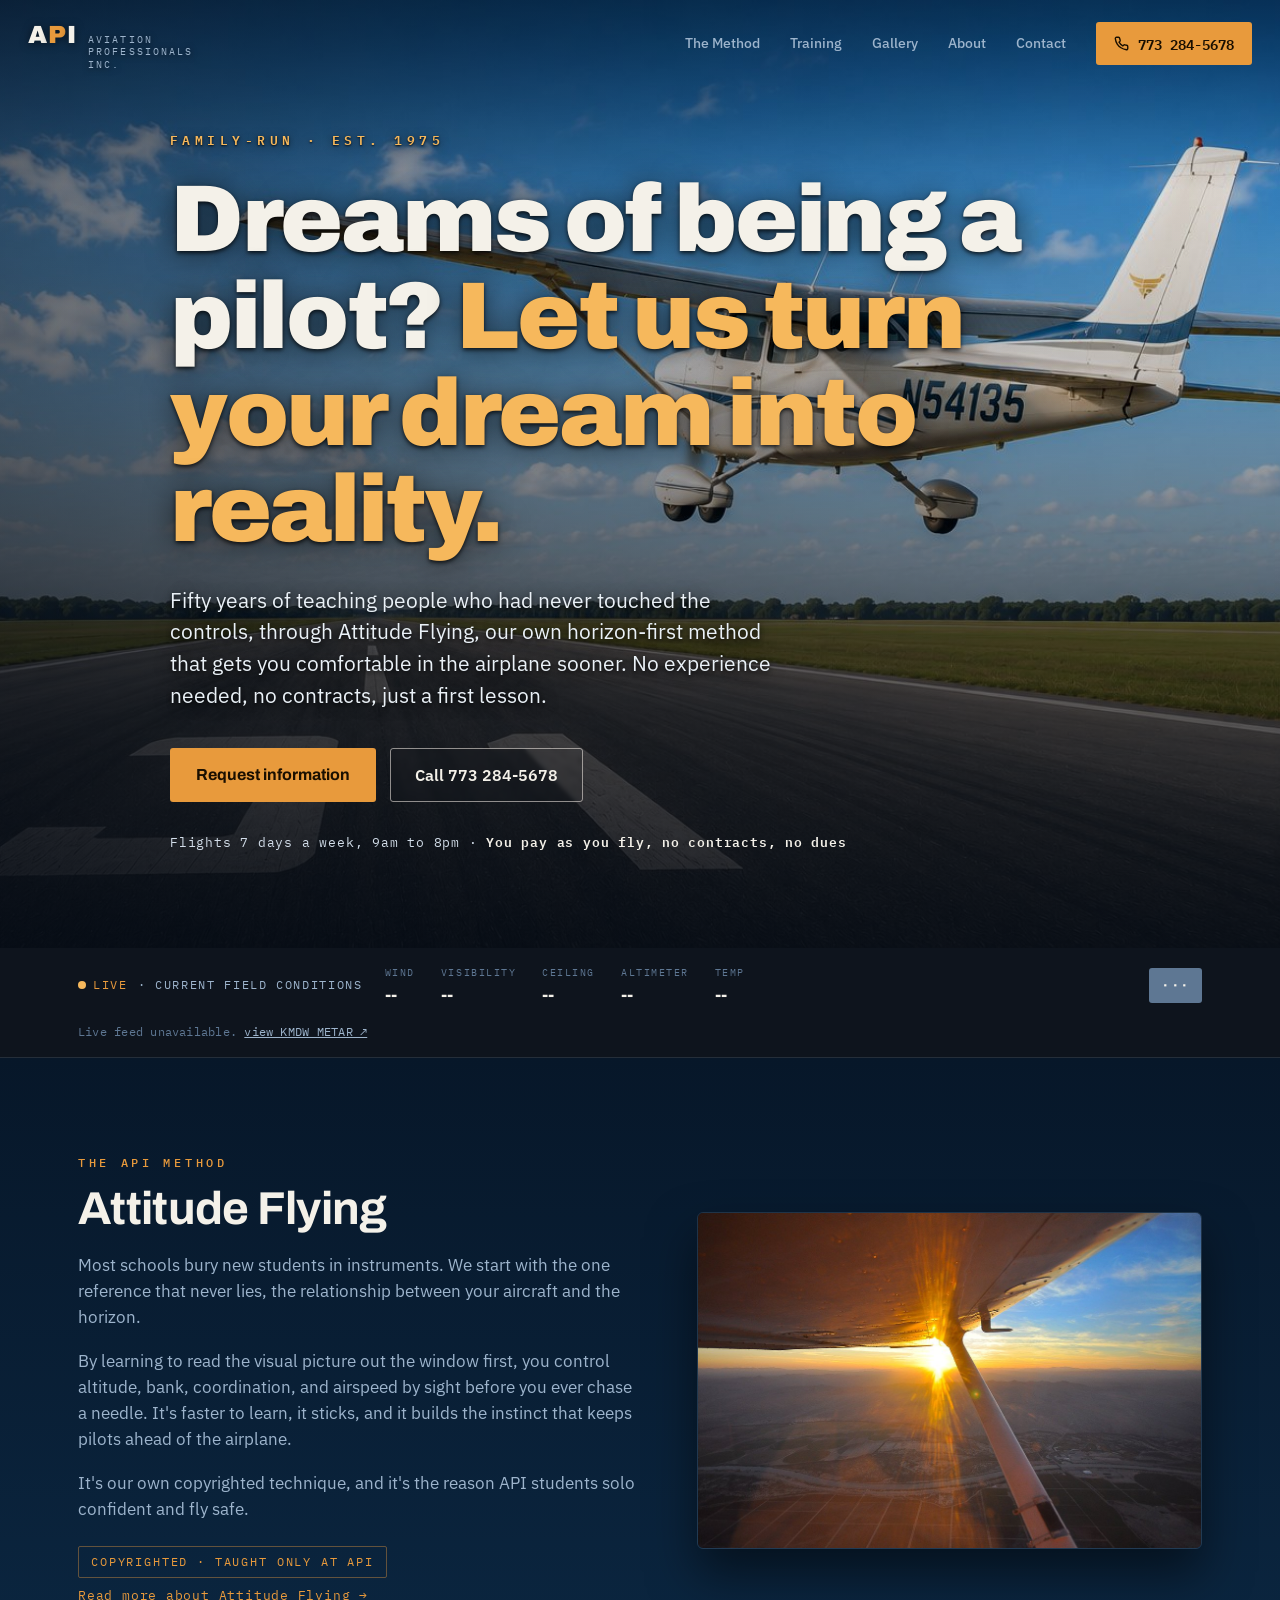
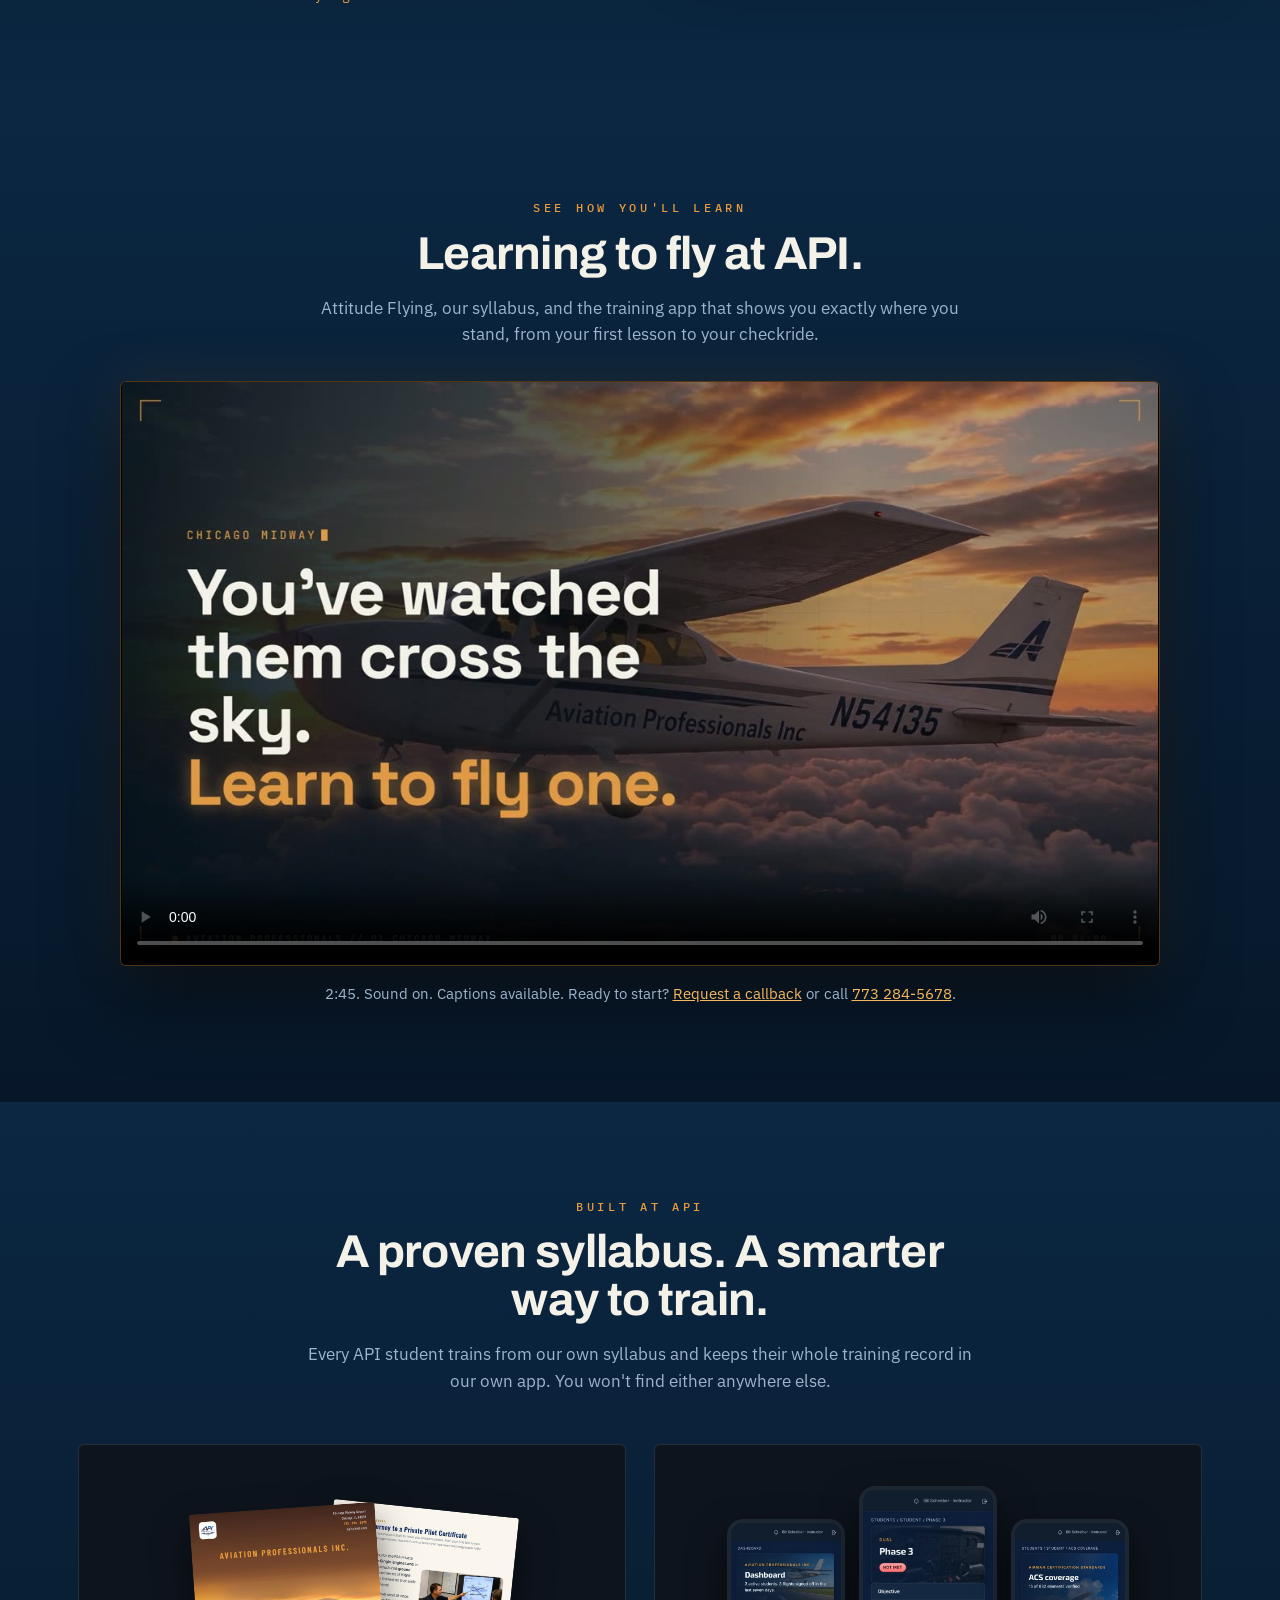
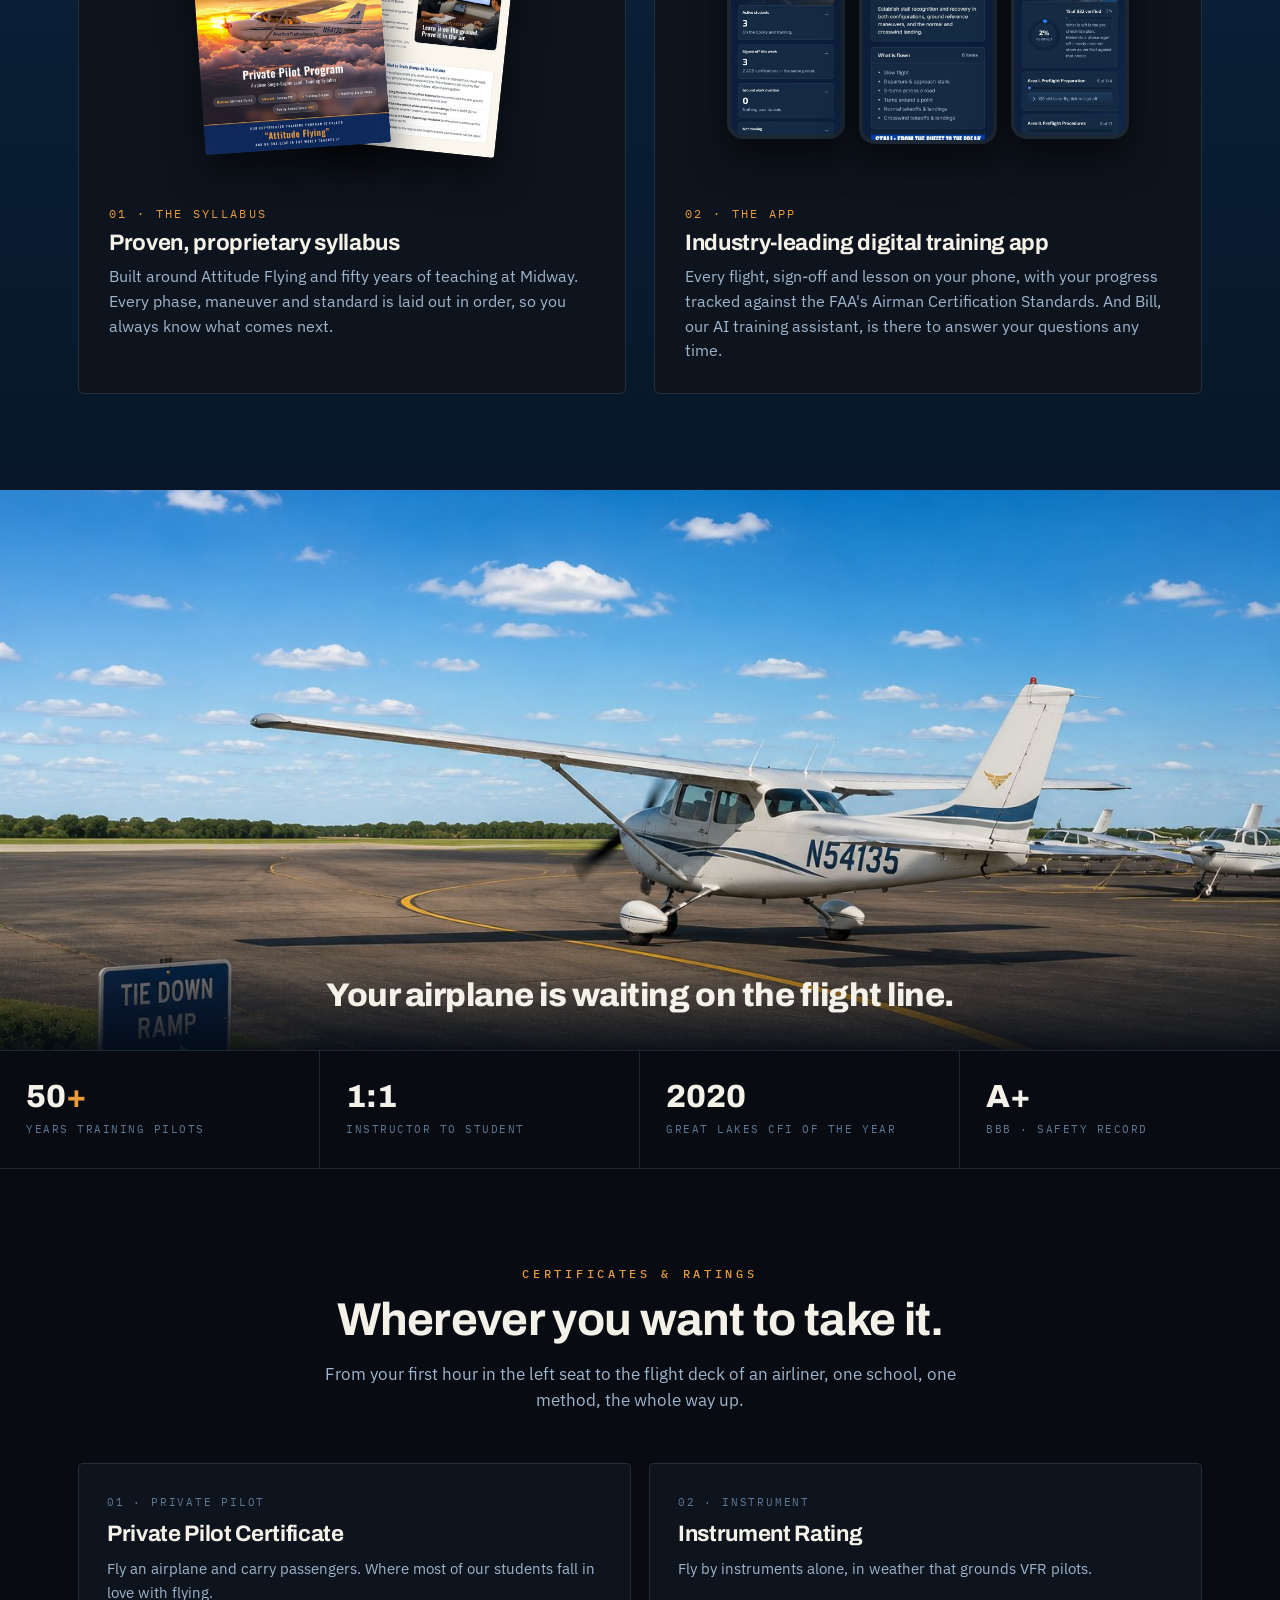
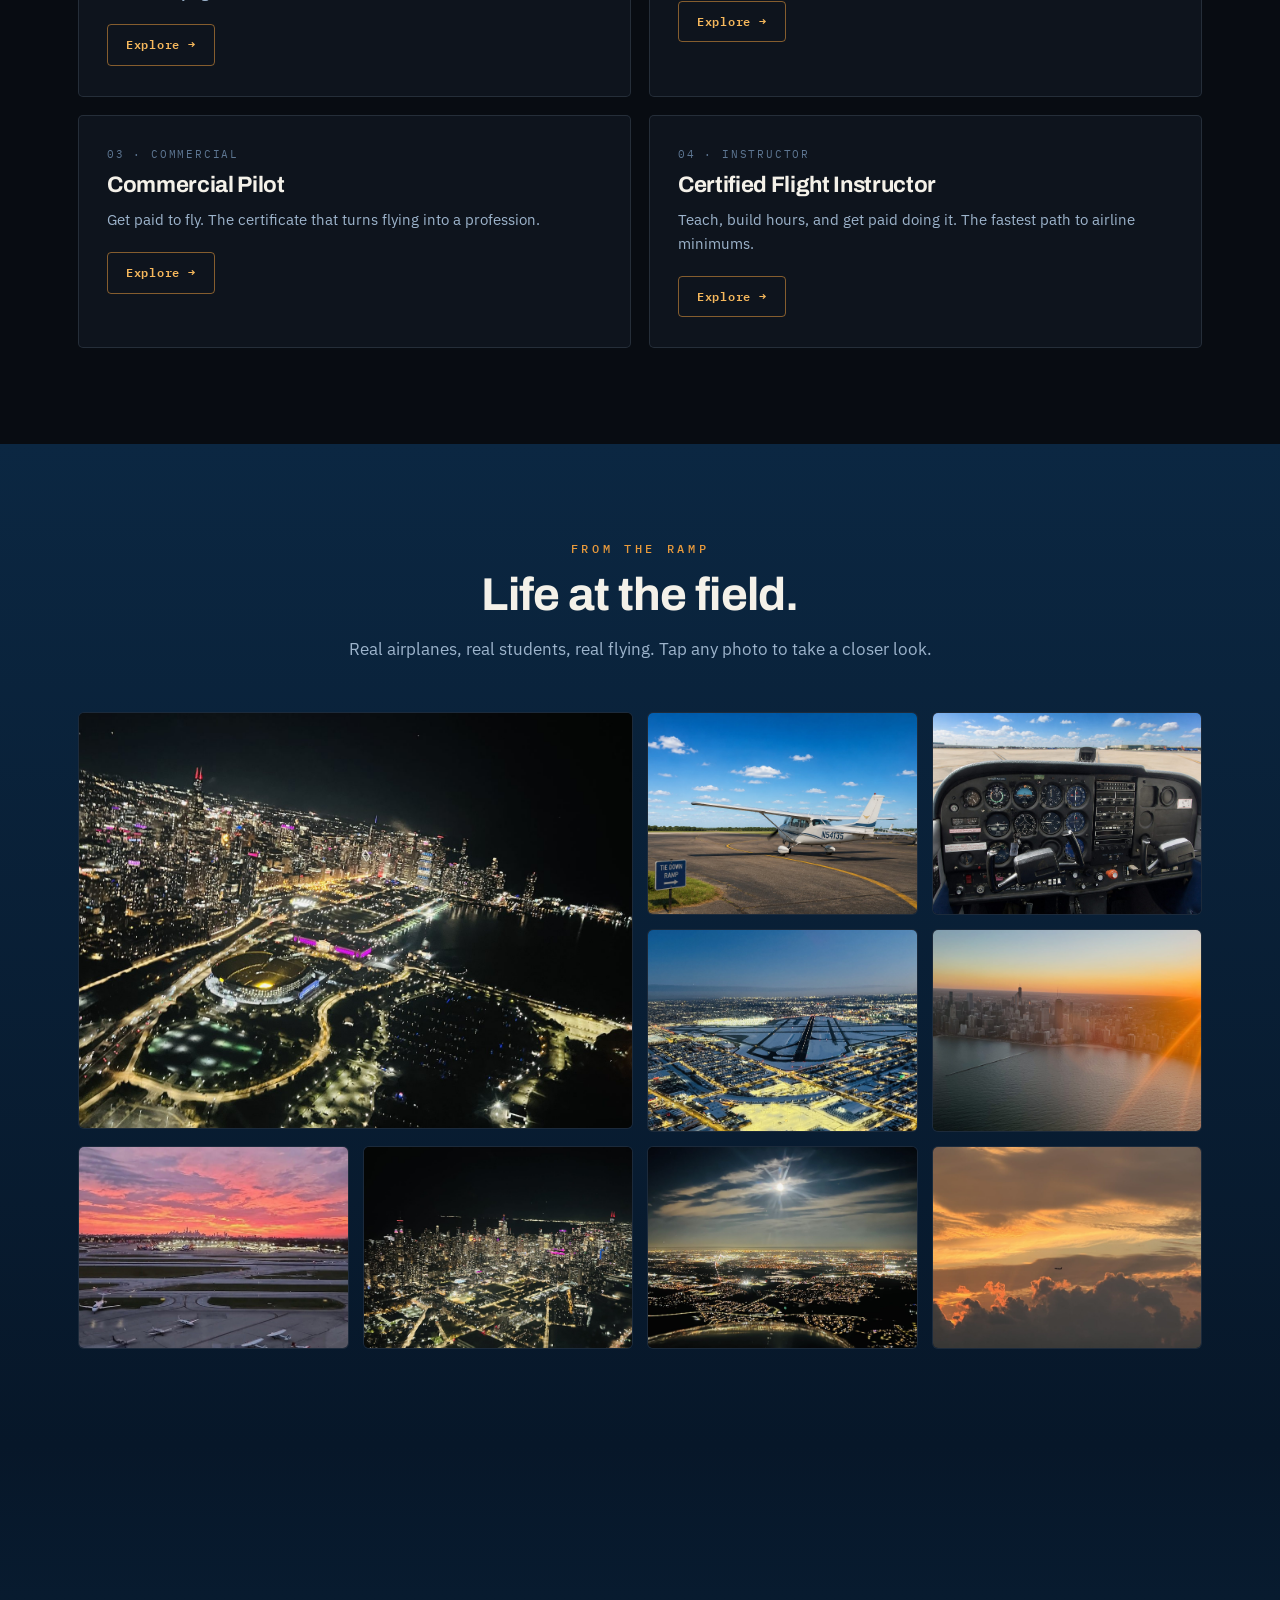
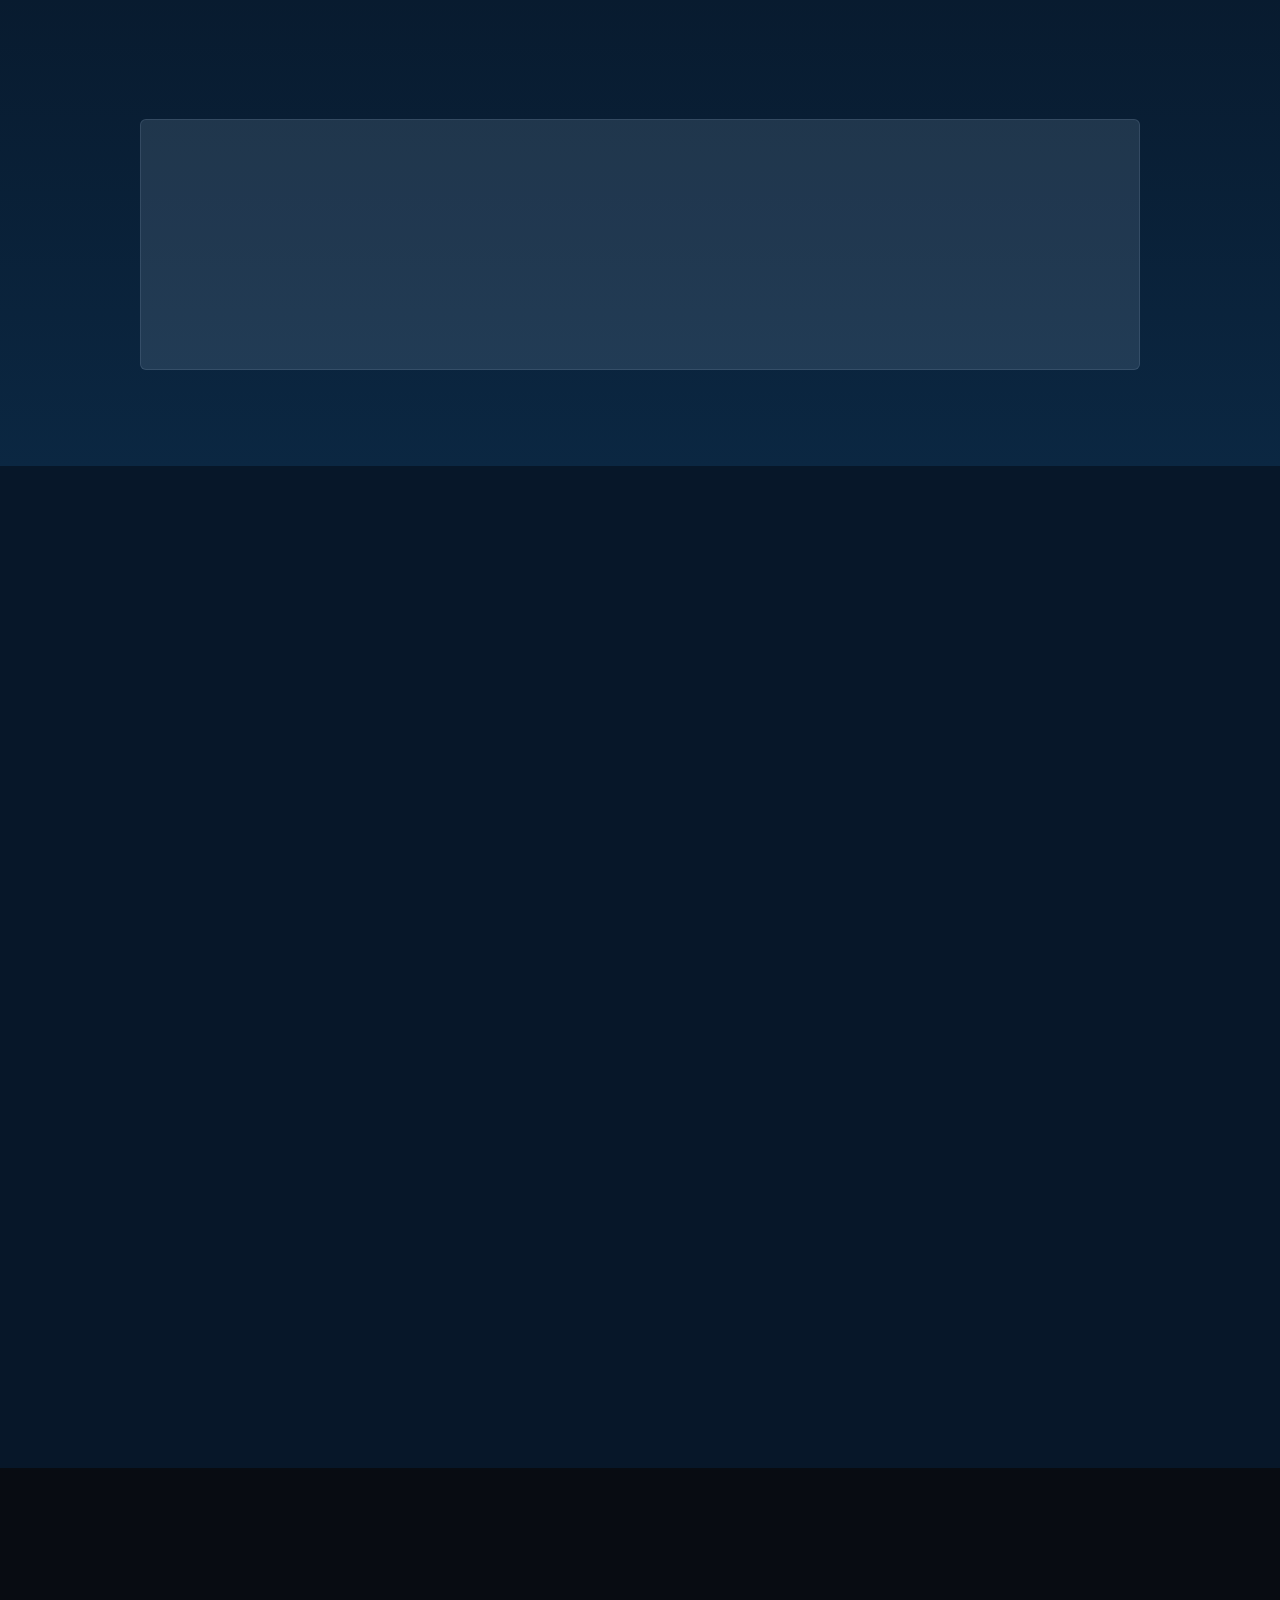
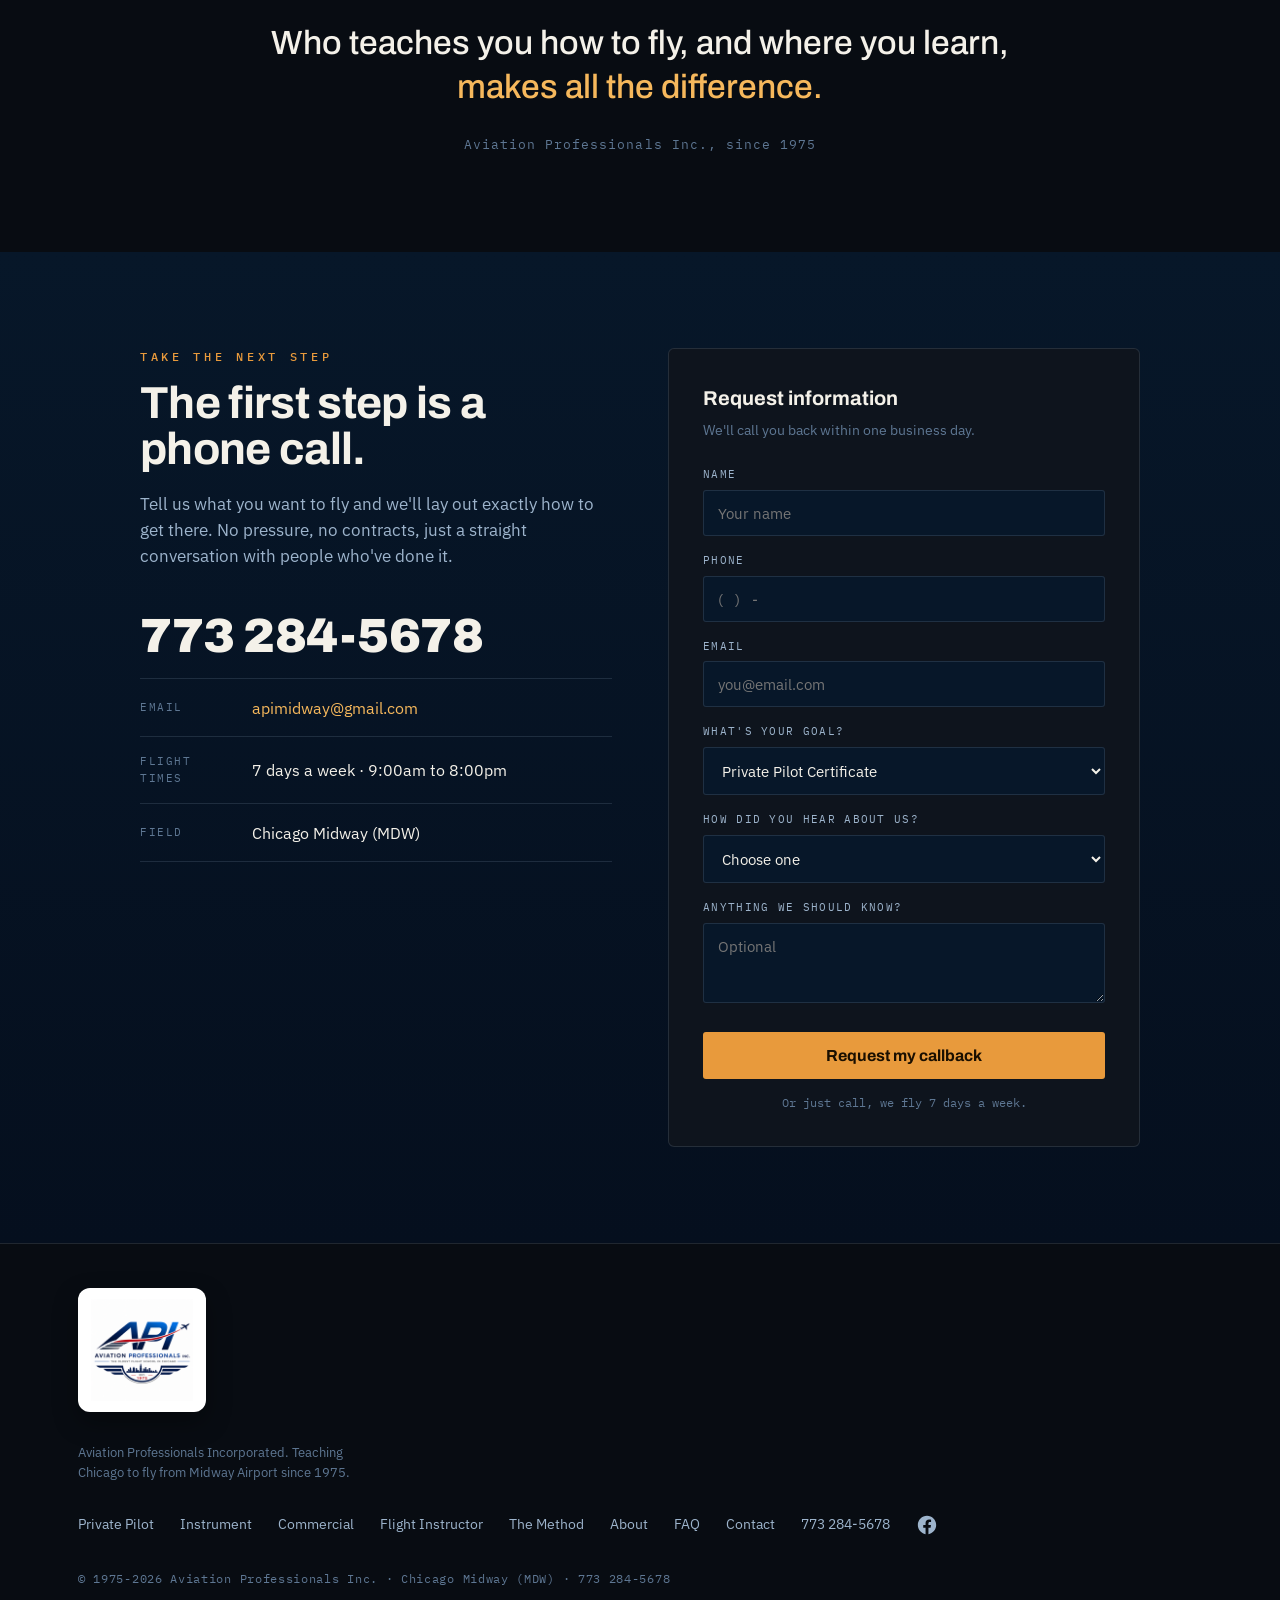
==== commit 31ed9a84: "Home page: student video after The API Method Adds a See how you'll learn section with the 2:45 API " ====
--- a/index.html
+++ b/index.html
@@ -138,6 +138,21 @@
   </div></div>
 </section>
 
+<section class="section promo" id="video" aria-labelledby="videoTitle">
+  <div class="wrap">
+    <div class="sec-head reveal"><div class="eyebrow">See how you'll learn</div><h2 id="videoTitle">Learning to fly at API.</h2><p>Attitude Flying, our syllabus, and the training app that shows you exactly where you stand, from your first lesson to your checkride.</p></div>
+    <div class="promo-frame reveal">
+      <video controls preload="metadata" playsinline poster="/video/api-student-promo-poster.jpg" width="1920" height="1080">
+        <source src="/video/api-student-promo.mp4" type="video/mp4">
+        <track kind="captions" src="/video/api-student-promo.vtt" srclang="en" label="English">
+        Your browser does not support embedded video. <a href="/video/api-student-promo.mp4">Watch the API student video (MP4)</a>.
+      </video>
+    </div>
+    <p class="promo-cap">2:45. Sound on. Captions available. Ready to start? <a href="#contact">Request a callback</a> or call <a href="tel:7732845678">773 284-5678</a>.</p>
+  </div>
+  <script type="application/ld+json">{"@context":"https://schema.org","@type":"VideoObject","name":"Learning to fly at Aviation Professionals Inc.","description":"Attitude Flying, the API syllabus and the API training app, at Chicago Midway since 1975.","thumbnailUrl":"https://apischool.com/video/api-student-promo-poster.jpg","contentUrl":"https://apischool.com/video/api-student-promo.mp4","uploadDate":"2026-11-14","duration":"PT2M45S"}</script>
+</section>
+
 <section class="section edge" id="edge">
   <div class="wrap">
     <div class="sec-head reveal"><div class="eyebrow">Built at API</div><h2>A proven syllabus. A smarter way to train.</h2><p>Every API student trains from our own syllabus and keeps their whole training record in our own app. You won't find either anywhere else.</p></div>
--- a/styles.css
+++ b/styles.css
@@ -491,3 +491,11 @@
 .edge-phones .mid{width:138px;margin-top:-28px}
 @media(max-width:900px){.edge-grid{grid-template-columns:1fr}}
 @media(max-width:520px){.edge-card{padding:26px 20px 22px}.edge-pages,.edge-phones{height:250px}.edge-pages img{width:150px}.edge-pages .pg-back{transform:translateX(48px) rotate(6deg)}.edge-pages .pg-front{transform:translateX(-48px) rotate(-4deg)}.edge-phones{gap:8px}.edge-phones img{width:92px;border-radius:12px;border-width:3px}.edge-phones .mid{width:108px}}
+
+/* Student promo video (home page, after The API Method) */
+.promo{background:linear-gradient(180deg,var(--altitude-2),var(--altitude))}
+.promo .sec-head{margin-bottom:34px}
+.promo-frame{max-width:1040px;margin:0 auto;border-radius:6px;overflow:hidden;border:1px solid rgba(232,154,60,.35);box-shadow:0 30px 70px rgba(0,0,0,.55),0 0 60px rgba(232,154,60,.12);background:#000;aspect-ratio:16/9}
+.promo-frame video{display:block;width:100%;height:100%}
+.promo-cap{max-width:1040px;margin:16px auto 0;text-align:center;color:var(--steel);font-size:.95rem}
+@media(max-width:520px){.promo-frame{border-radius:4px}.promo-cap{font-size:.88rem}}
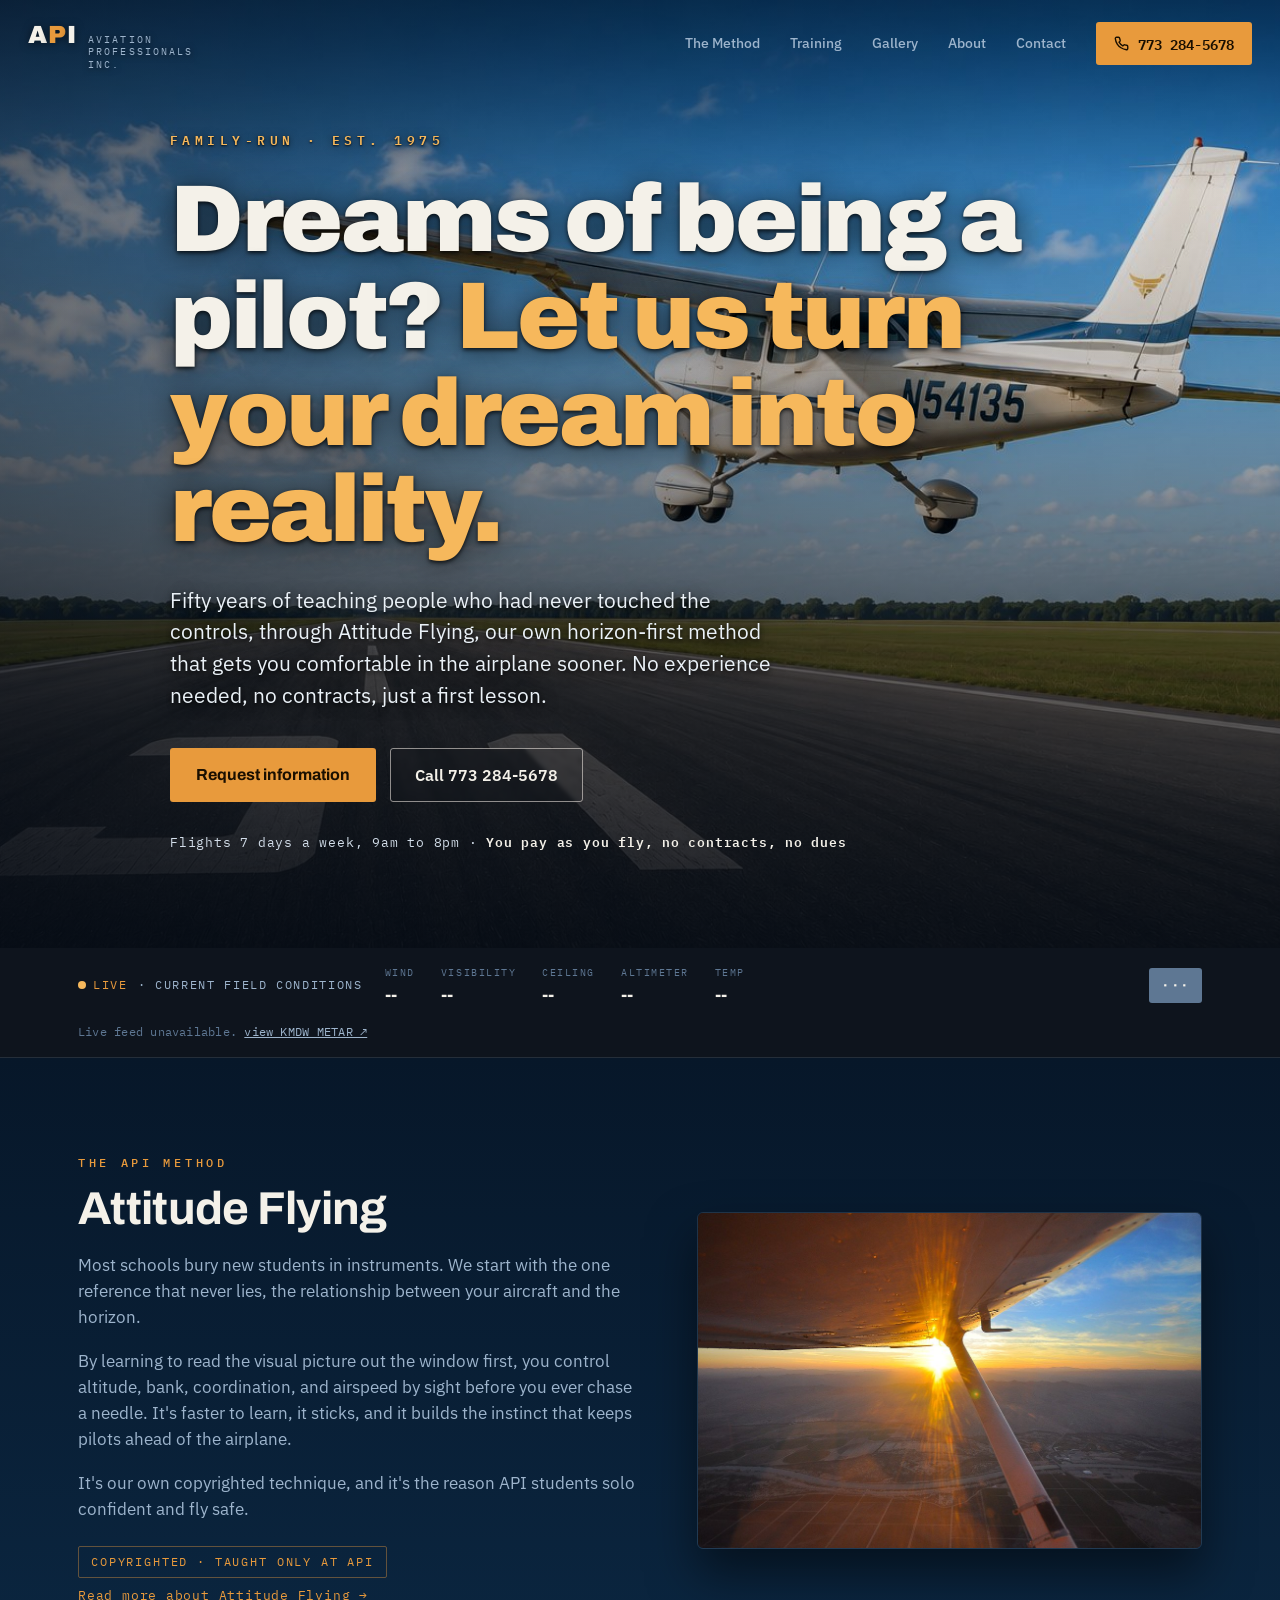
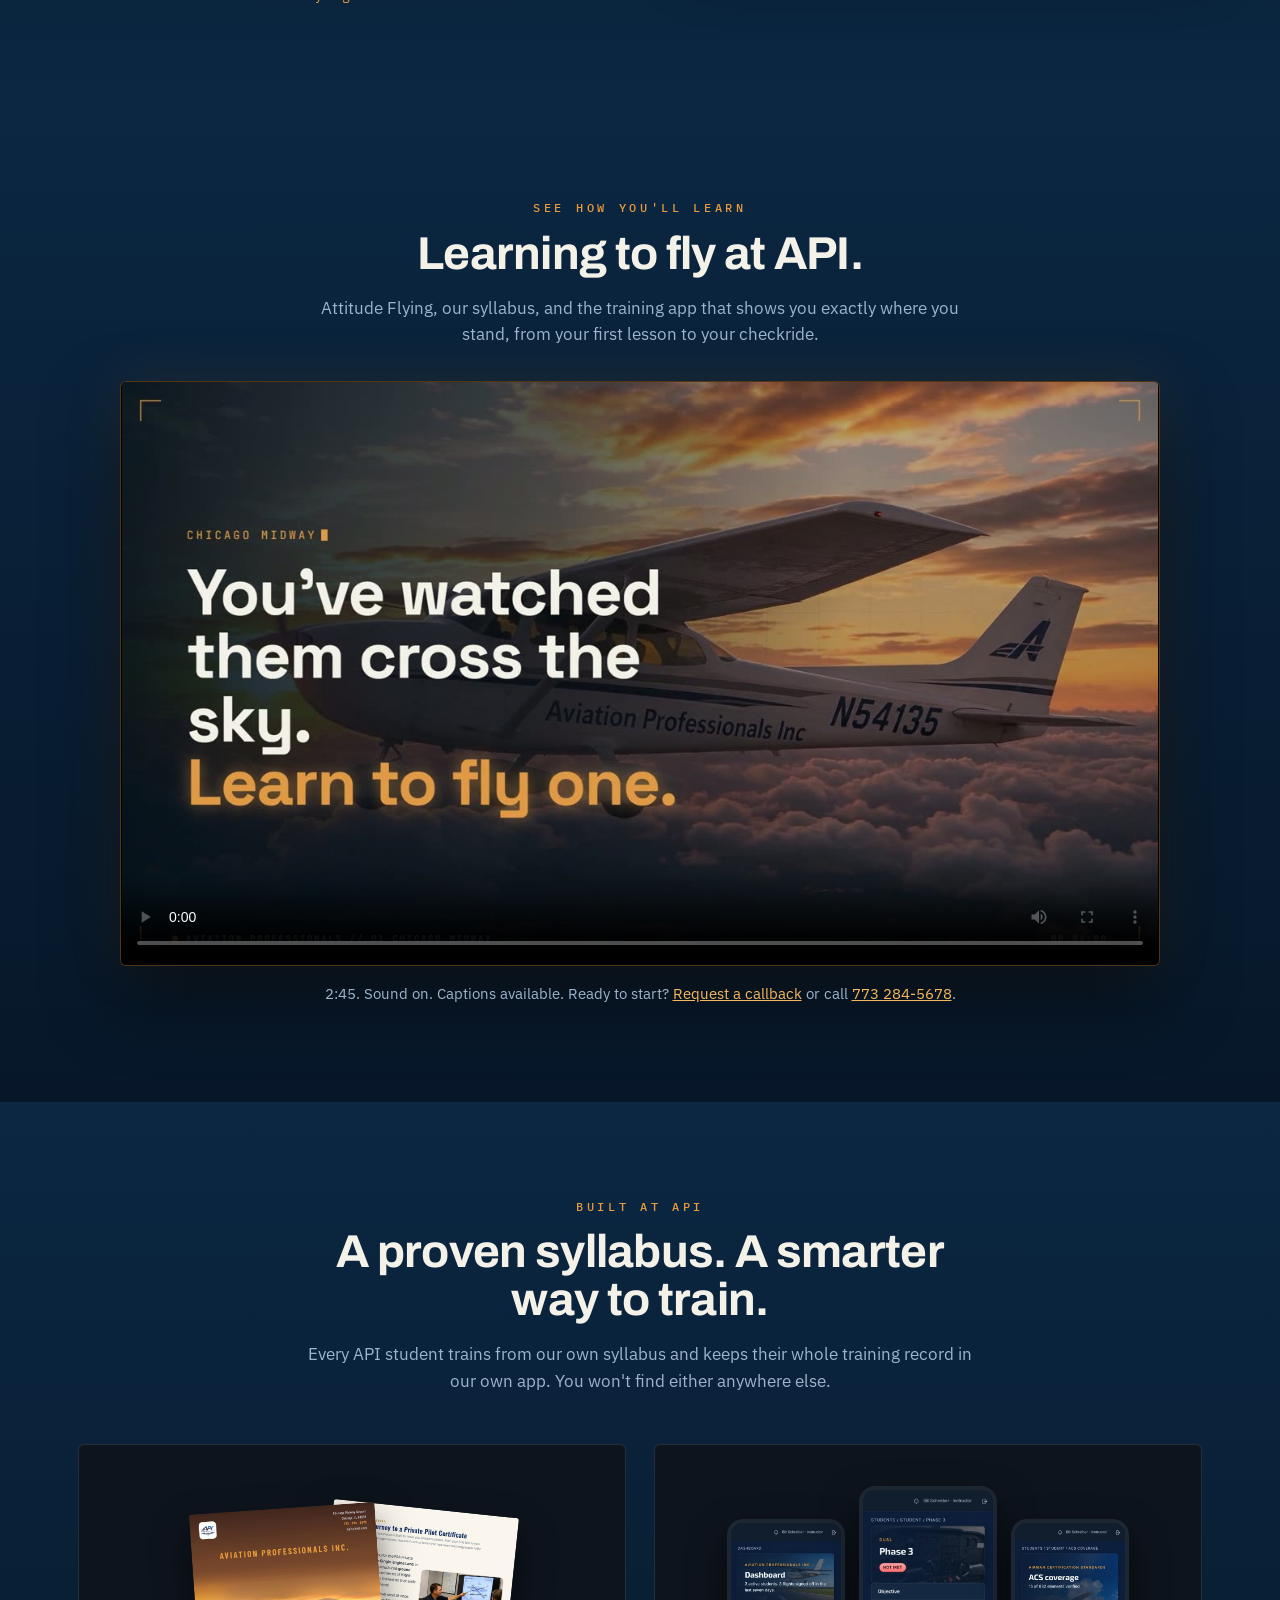
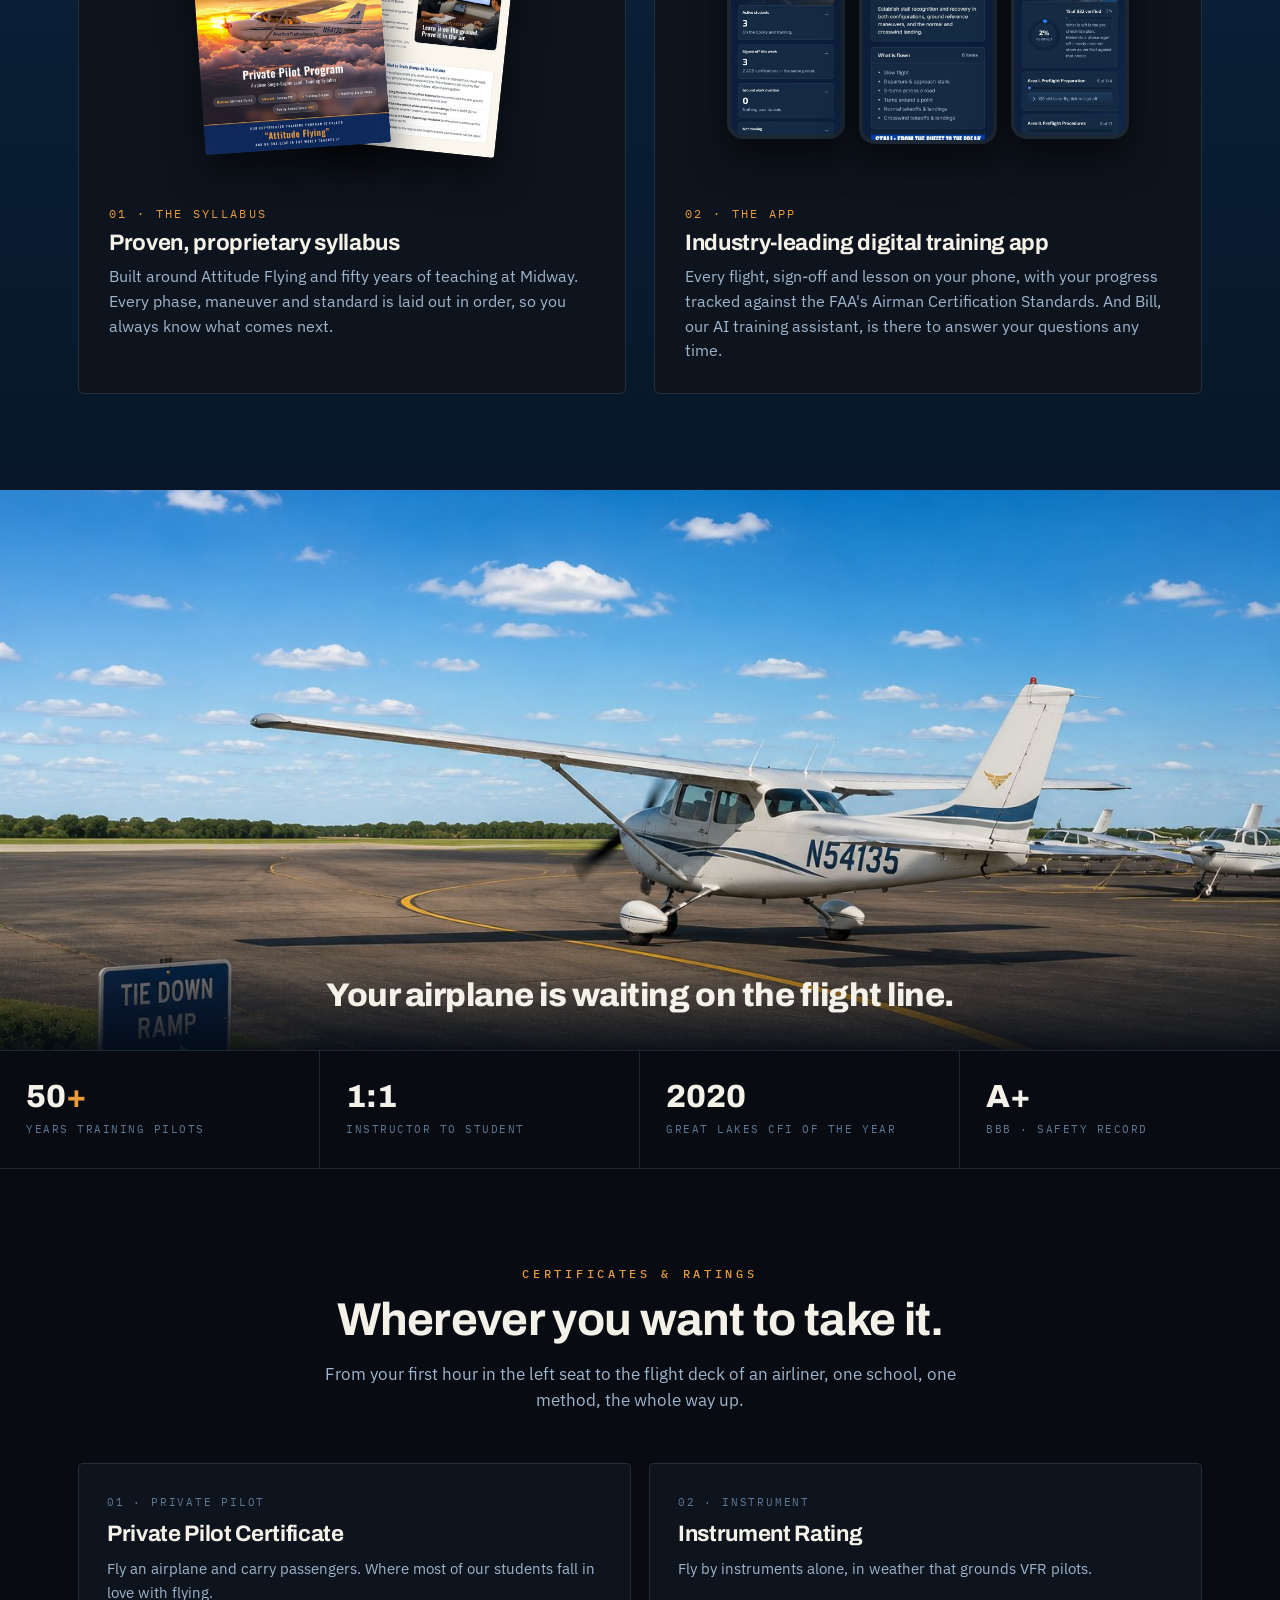
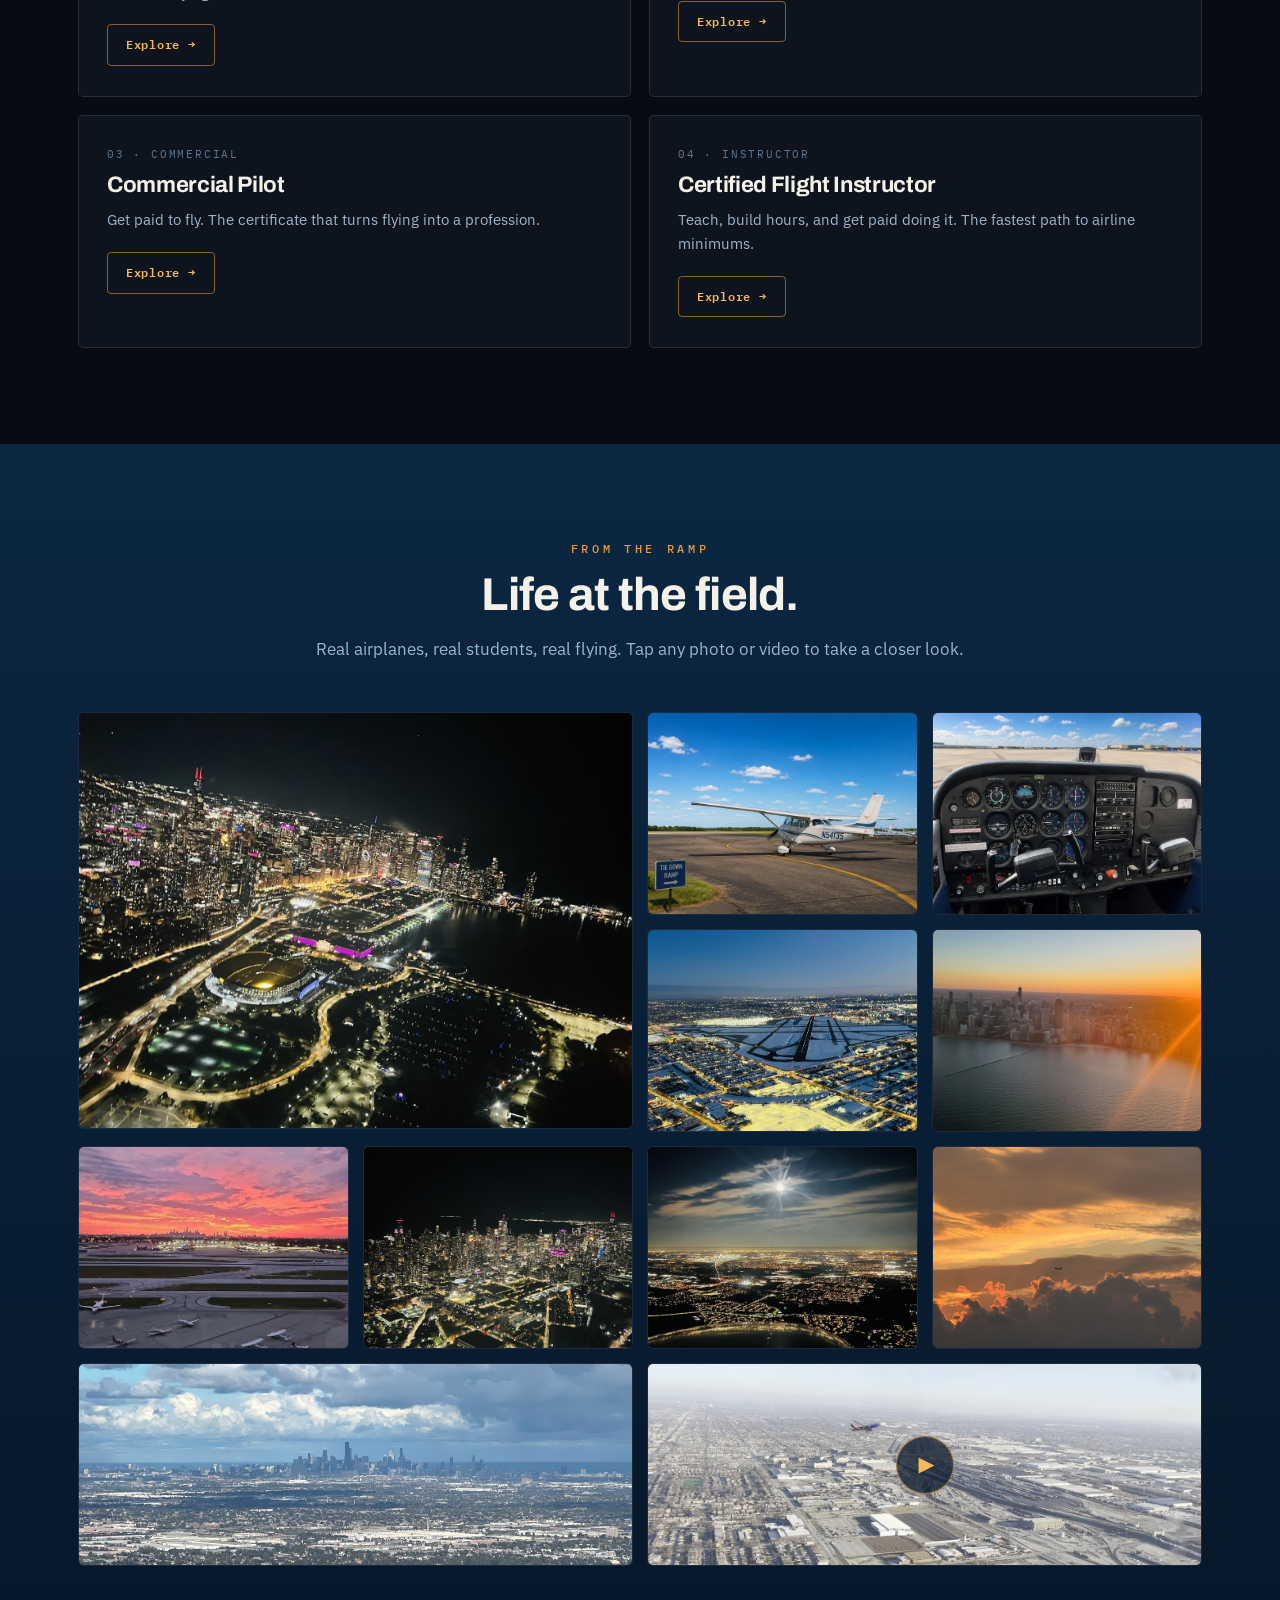
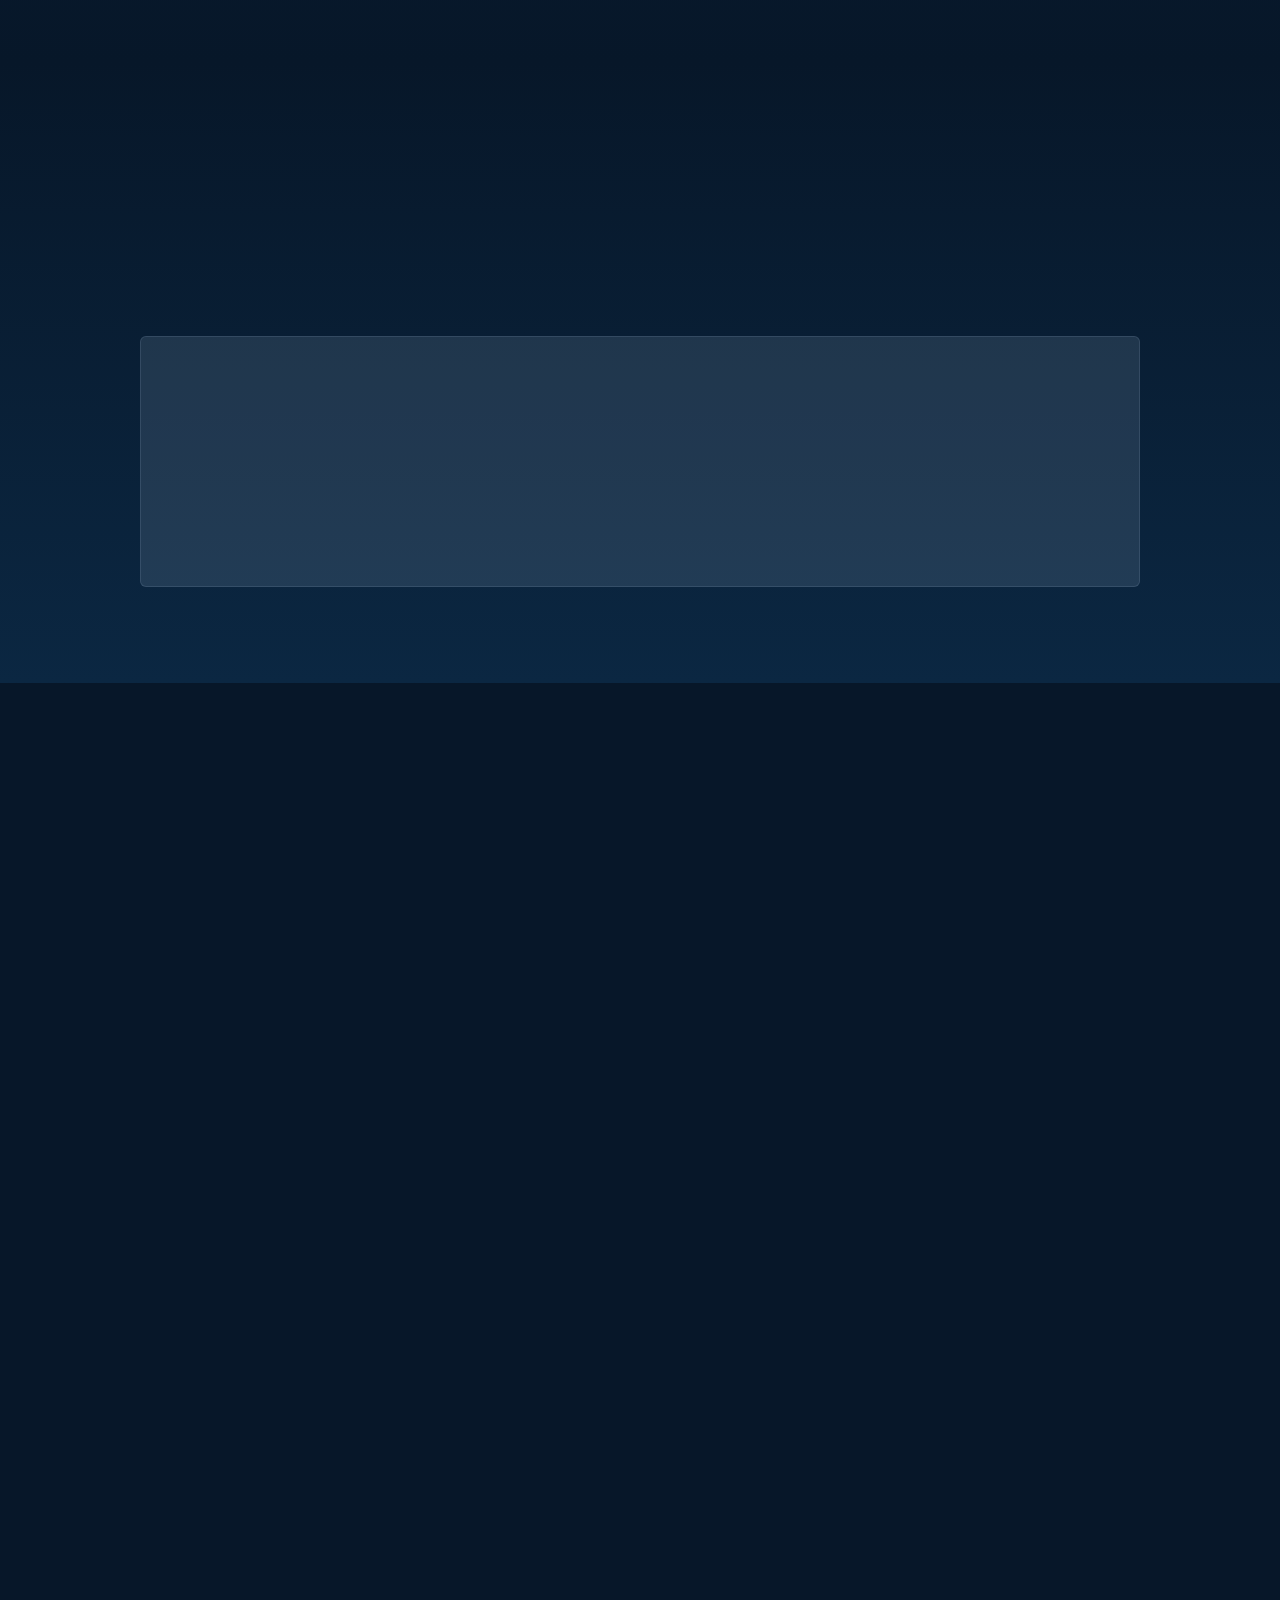
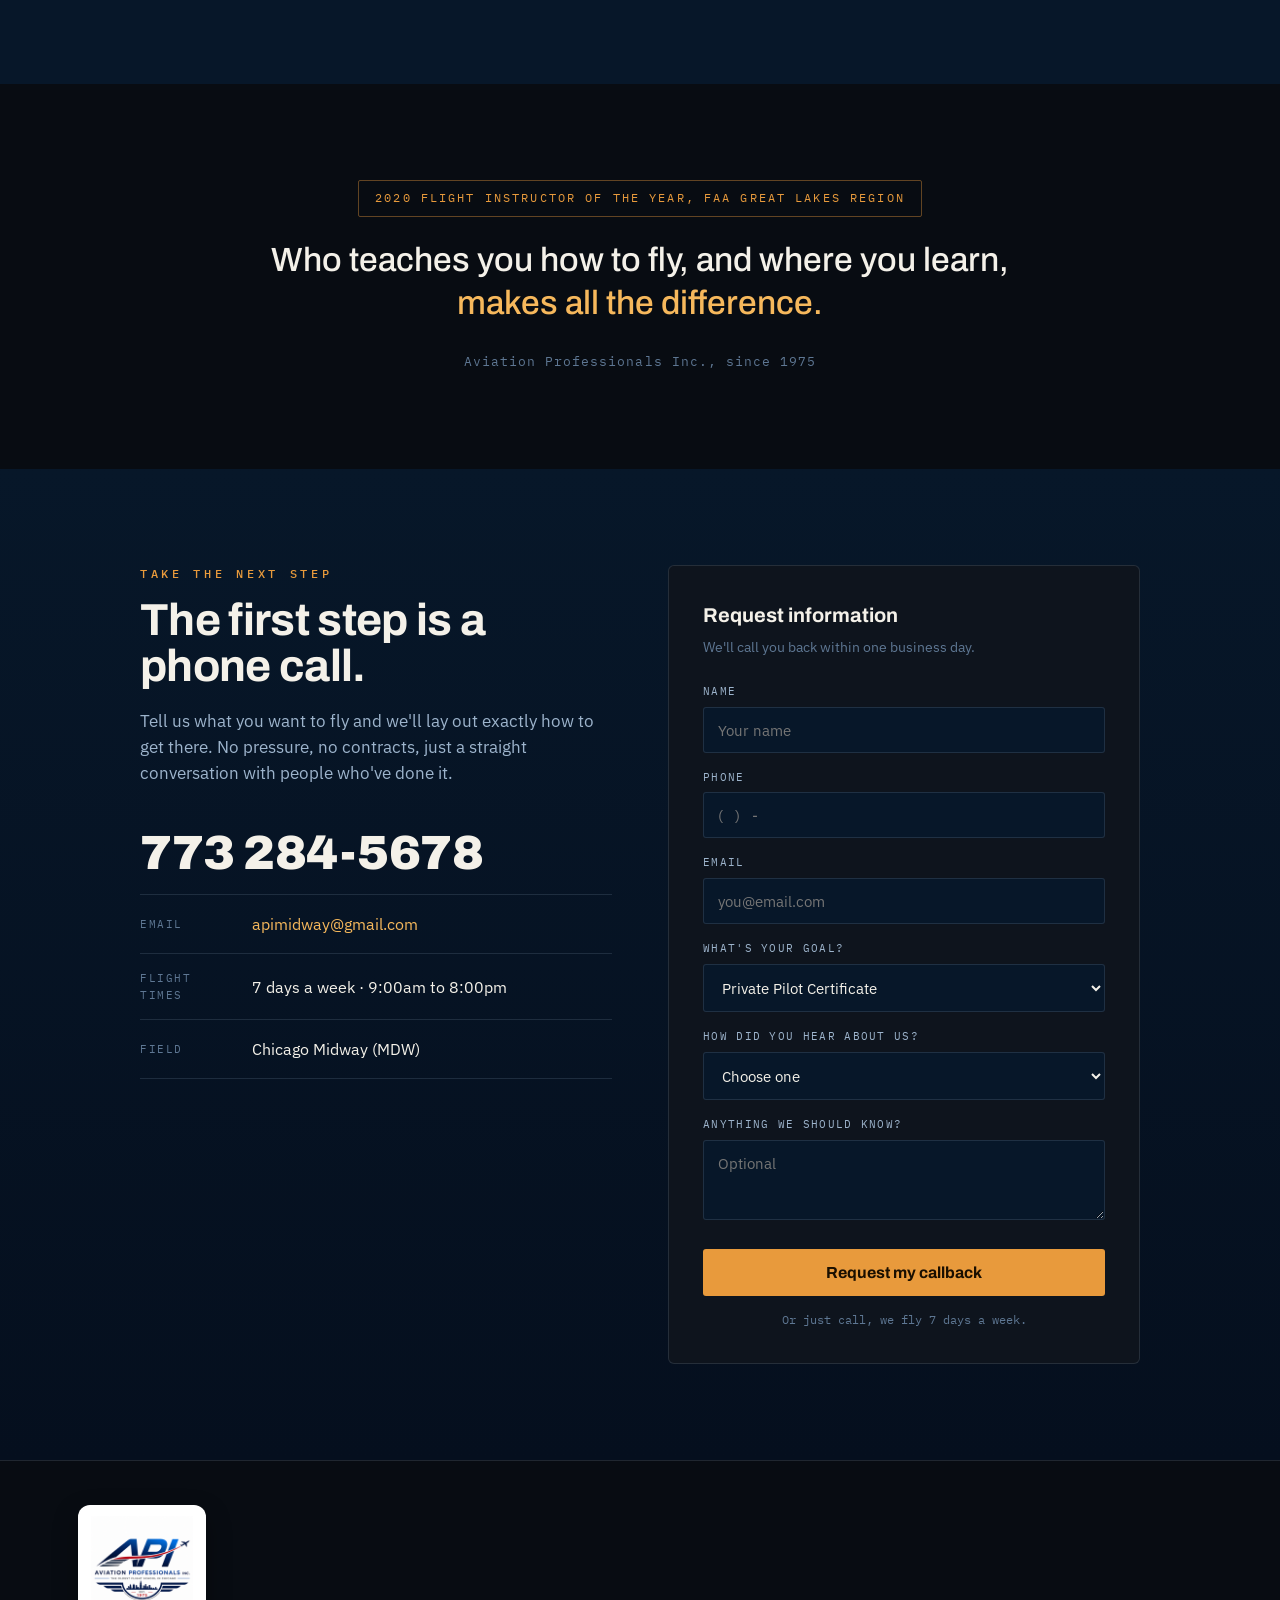
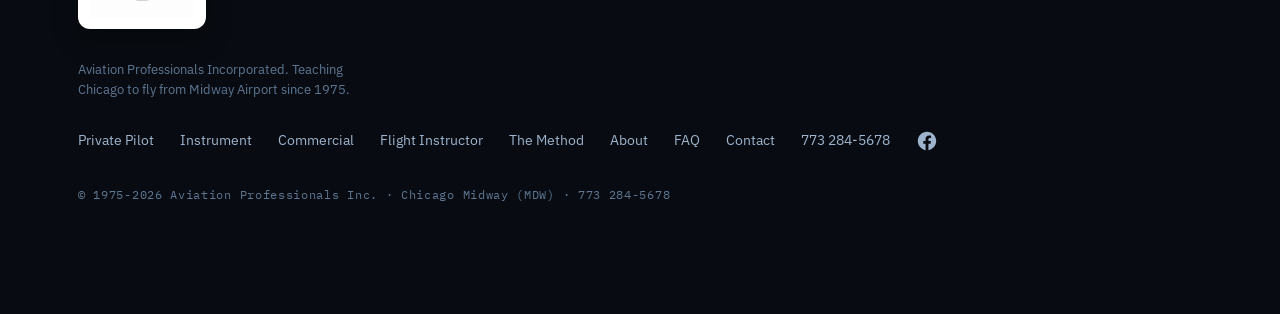
==== commit 91b92e2b: "Gallery: skyline photo and a Midway video clip; videos play in the viewer Adds the Chicago skyline u" ====
--- a/index.html
+++ b/index.html
@@ -208,7 +208,7 @@
 
 <section class="section" id="gallery" style="background:linear-gradient(180deg,var(--altitude-2),var(--altitude))">
   <div class="wrap">
-    <div class="sec-head reveal"><div class="eyebrow">From the ramp</div><h2>Life at the field.</h2><p>Real airplanes, real students, real flying. Tap any photo to take a closer look.</p></div>
+    <div class="sec-head reveal"><div class="eyebrow">From the ramp</div><h2>Life at the field.</h2><p>Real airplanes, real students, real flying. Tap any photo or video to take a closer look.</p></div>
     <div class="gal-grid reveal">
       <div class="gal-item big" data-src="/img/skyline-night.jpg" data-cap="City lights from the air after dark."><img src="/img/skyline-night.jpg" alt="City lights from the air at night" loading="lazy"><span class="zoom">&#9906;</span><span class="cap">After dark</span></div>
       <div class="gal-item" data-src="/img/ramp.jpg" data-cap="A Cessna 172 on the tie-down ramp on a clear morning."><img src="/img/ramp.jpg" alt="Cessna 172 parked on the tie-down ramp under a blue sky" loading="lazy"><span class="zoom">&#9906;</span><span class="cap">On the flight line</span></div>
@@ -219,6 +219,8 @@
       <div class="gal-item" data-src="/img/oldtown-night.jpg" data-cap="City lights inbound on a night flight."><img src="/img/oldtown-night.jpg" alt="City lights at night from the air" loading="lazy"><span class="zoom">&#9906;</span><span class="cap">City lights inbound</span></div>
       <div class="gal-item" data-src="/img/moon.jpg" data-cap="Moonrise to the west on an evening flight."><img src="/img/moon.jpg" alt="Moonrise seen from the air at night" loading="lazy"><span class="zoom">&#9906;</span><span class="cap">Moonrise, westbound</span></div>
       <div class="gal-item" data-src="/img/airline.jpg" data-cap="An airliner in golden clouds, where the training leads."><img src="/img/airline.jpg" alt="Airliner silhouetted in golden clouds" loading="lazy"><span class="zoom">&#9906;</span><span class="cap">The airline dream</span></div>
+      <div class="gal-item wide" data-src="/img/skyline-clouds.jpg" data-cap="The Chicago skyline under building clouds."><img src="/img/skyline-clouds.jpg" alt="The Chicago skyline from the air under towering cumulus clouds" loading="lazy"><span class="zoom">&#9906;</span><span class="cap">Skyline under the clouds</span></div>
+      <div class="gal-item wide" data-src="/img/midway-departure-poster.jpg" data-video="/video/midway-departure.mp4" data-cap="Out the window over Midway, with an airliner passing by."><img src="/img/midway-departure-poster.jpg" alt="View out a Cessna window over Chicago with an airliner in the distance" loading="lazy"><span class="play" aria-hidden="true">&#9654;</span><span class="cap">Over Midway (video)</span></div>
     </div>
   </div>
 </section>
--- a/styles.css
+++ b/styles.css
@@ -499,3 +499,11 @@
 .promo-frame video{display:block;width:100%;height:100%}
 .promo-cap{max-width:1040px;margin:16px auto 0;text-align:center;color:var(--steel);font-size:.95rem}
 @media(max-width:520px){.promo-frame{border-radius:4px}.promo-cap{font-size:.88rem}}
+
+/* Gallery video tiles: a play badge on the tile, and the clip in the viewer */
+.gal-item .play{position:absolute;top:50%;left:50%;width:58px;height:58px;margin:-29px 0 0 -29px;border-radius:50%;background:rgba(7,23,41,.72);border:1px solid rgba(232,154,60,.6);display:flex;align-items:center;justify-content:center;color:var(--horizon-bright);font-size:1.3rem;line-height:1;padding-left:4px;pointer-events:none;transition:background .2s}
+.gal-item:hover .play{background:rgba(232,154,60,.25)}
+.lb .lb-video{max-width:92vw;max-height:80vh;border-radius:6px;box-shadow:0 30px 80px rgba(0,0,0,.6);background:#000}
+.gal-item.wide{grid-column:span 2;aspect-ratio:auto;min-height:100%}
+.gal-item.wide img{position:absolute;inset:0}
+@media(max-width:900px){.gal-grid{grid-auto-rows:auto}.gal-item.wide{grid-column:span 2;aspect-ratio:16/9;min-height:0;width:100%}}
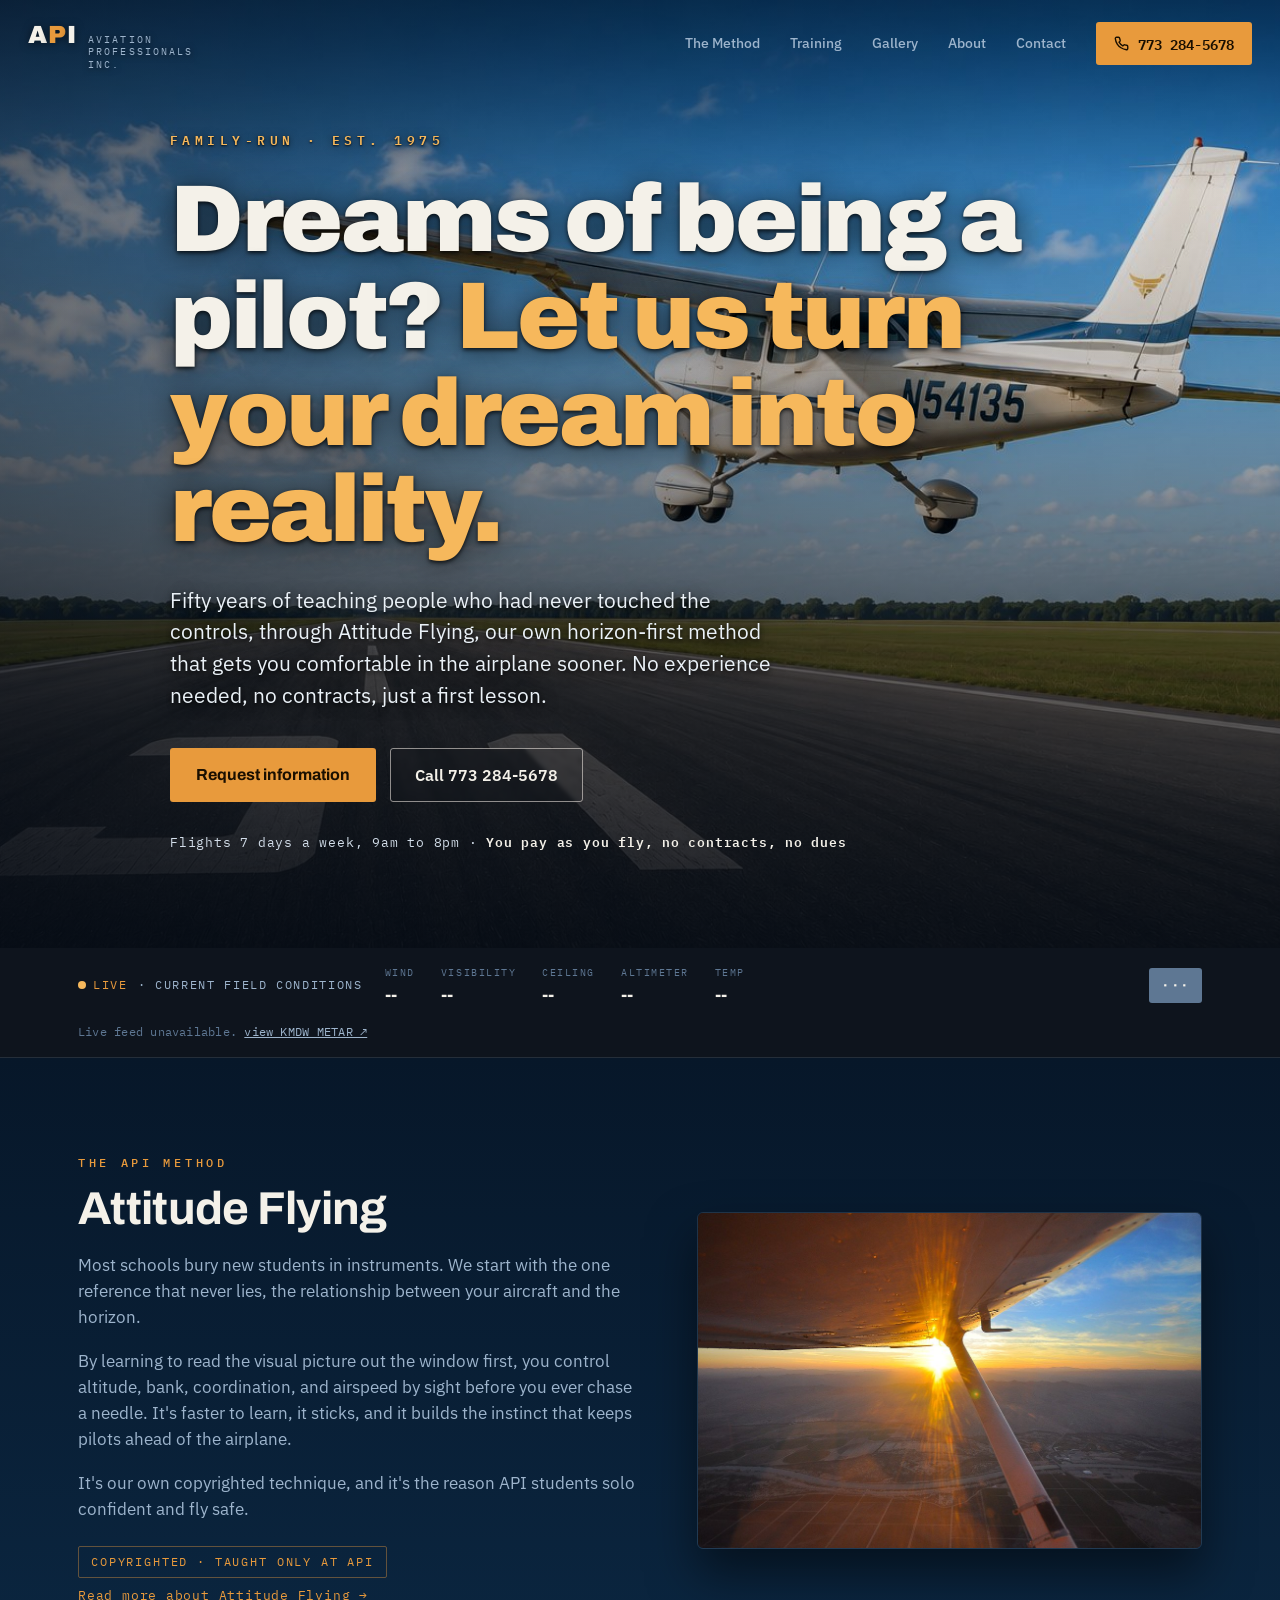
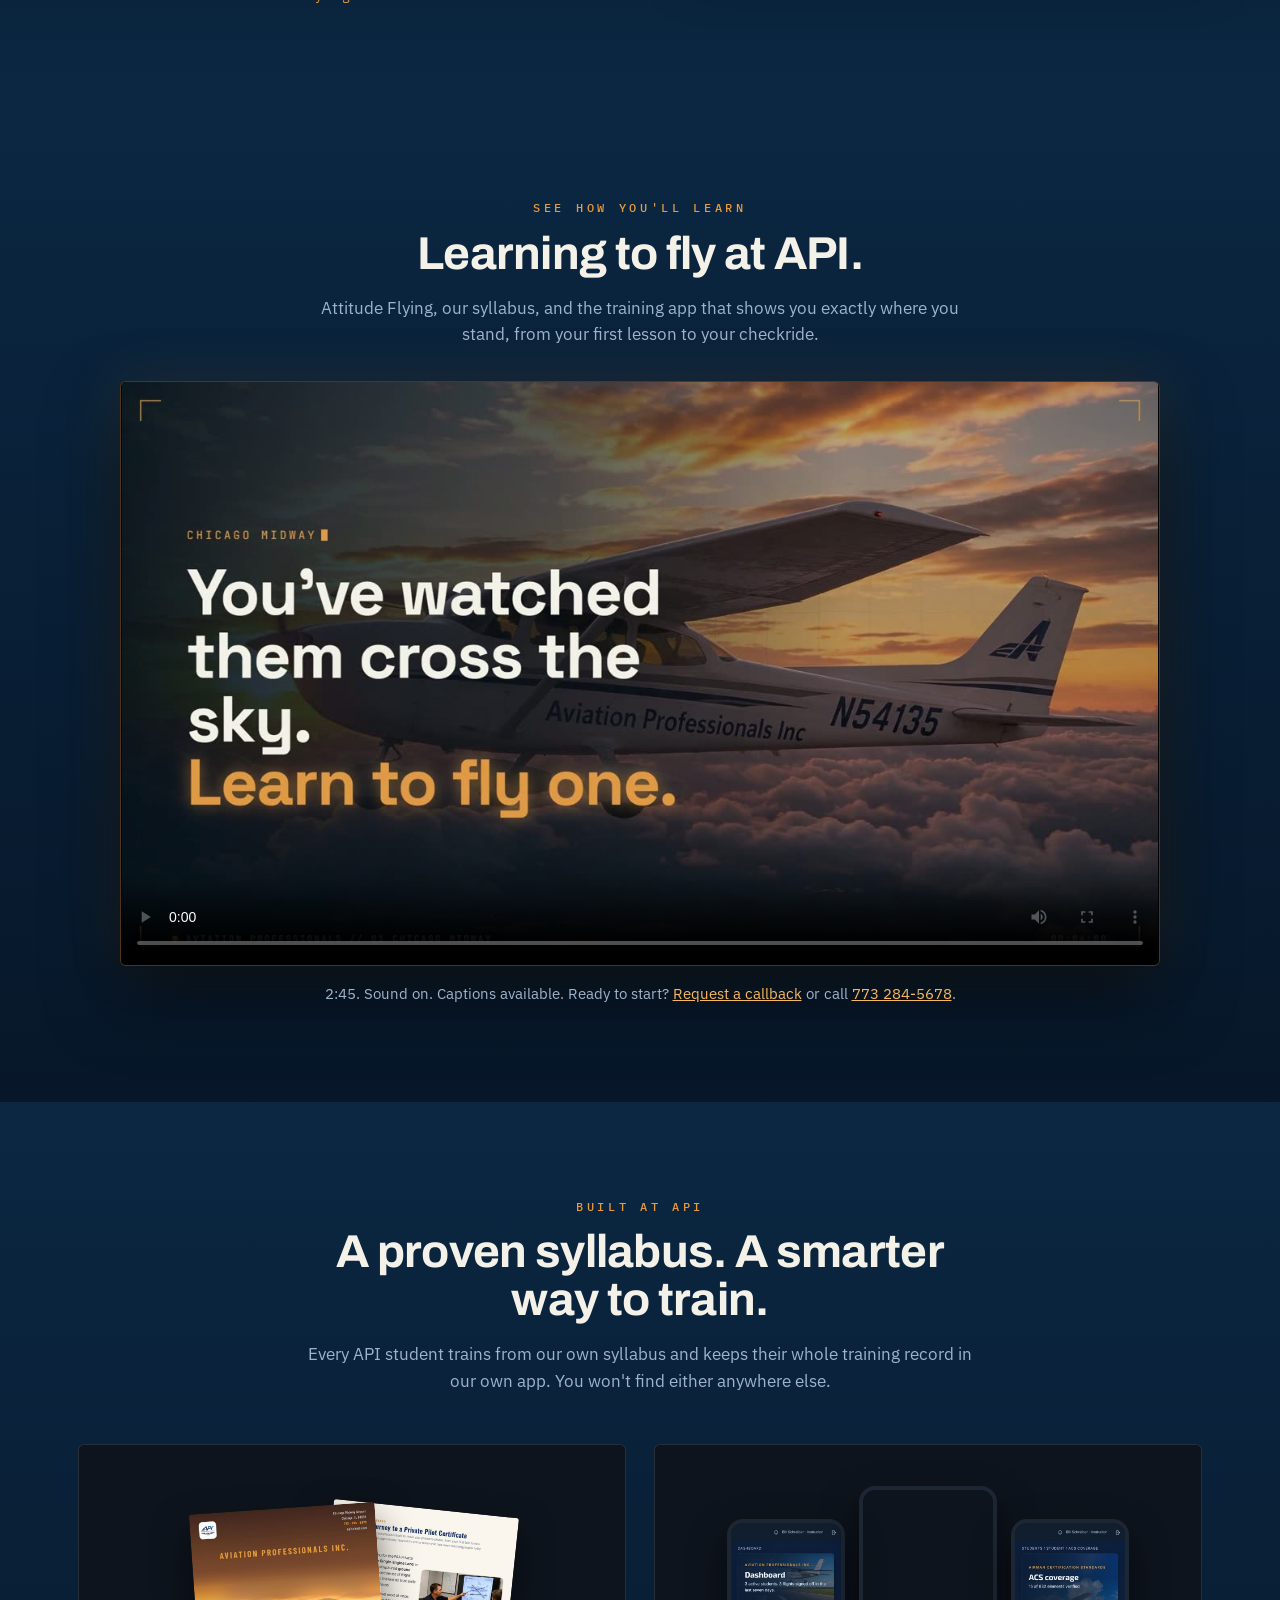
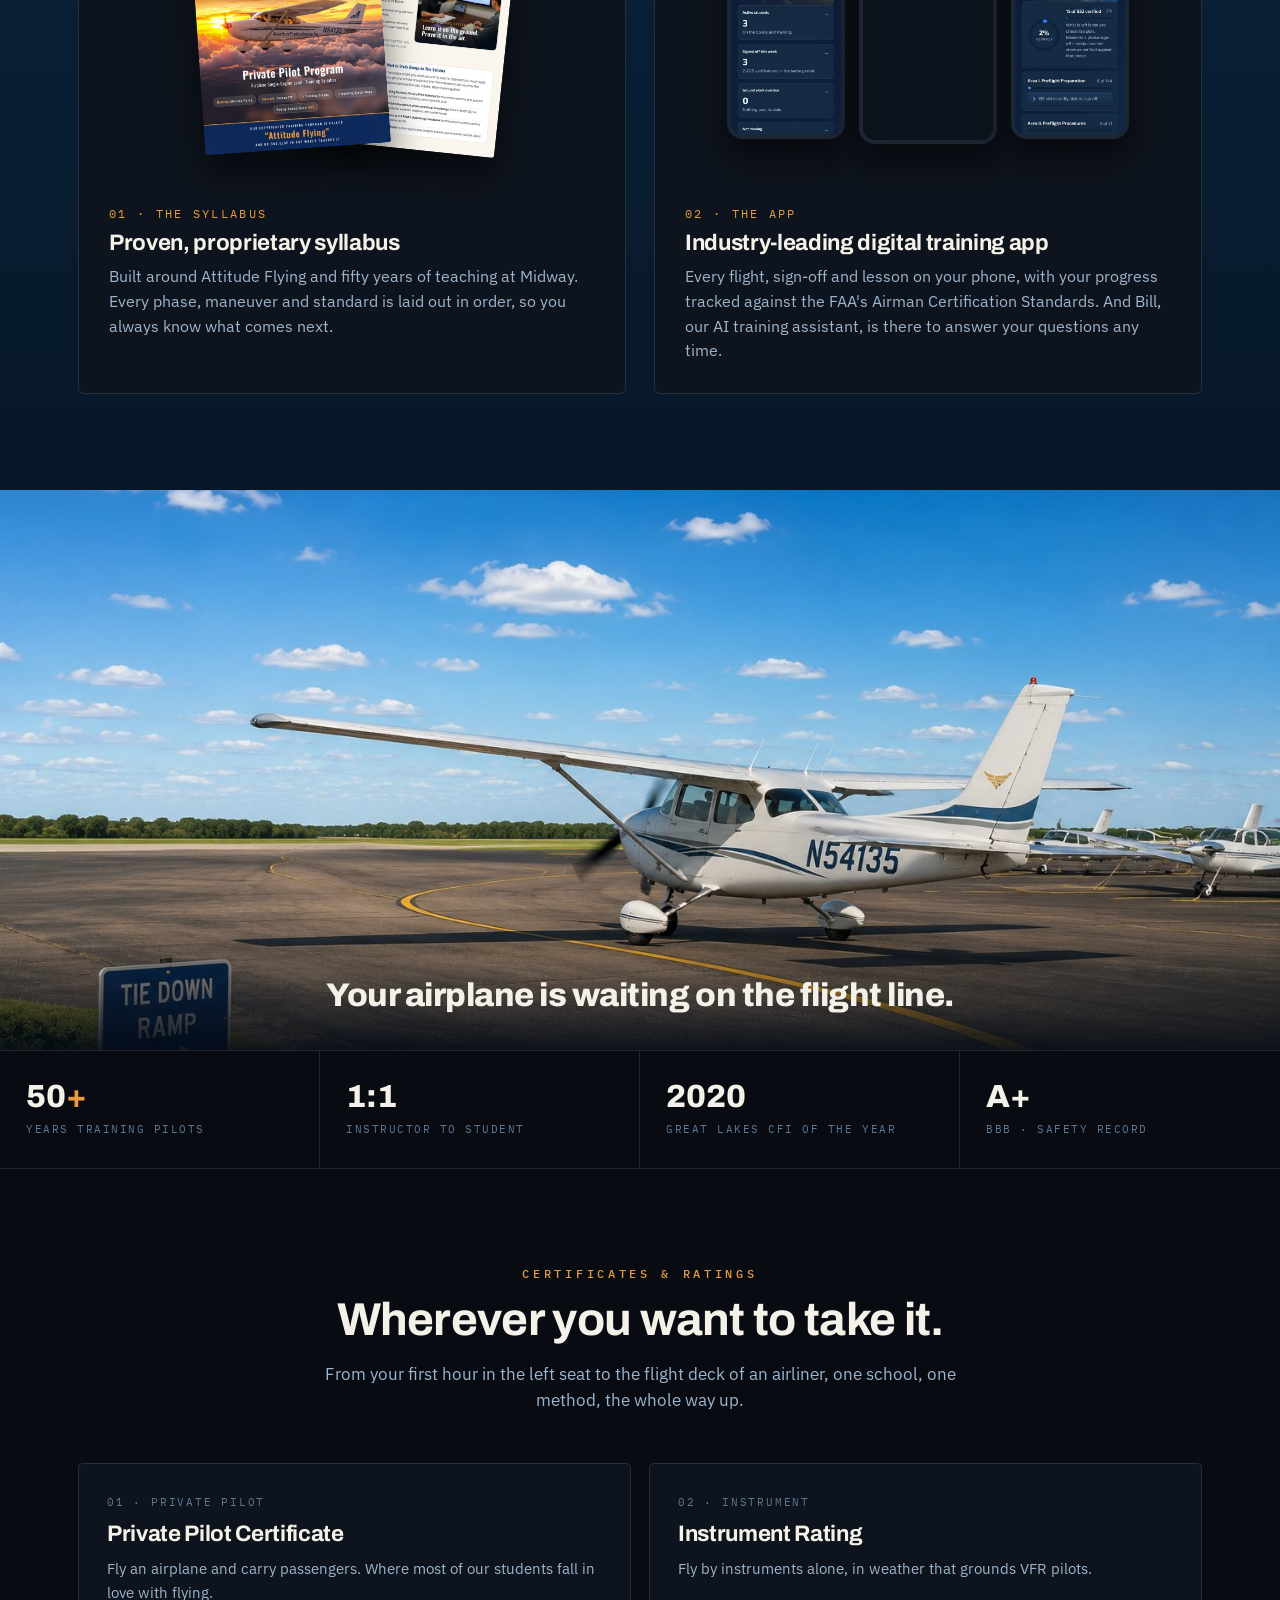
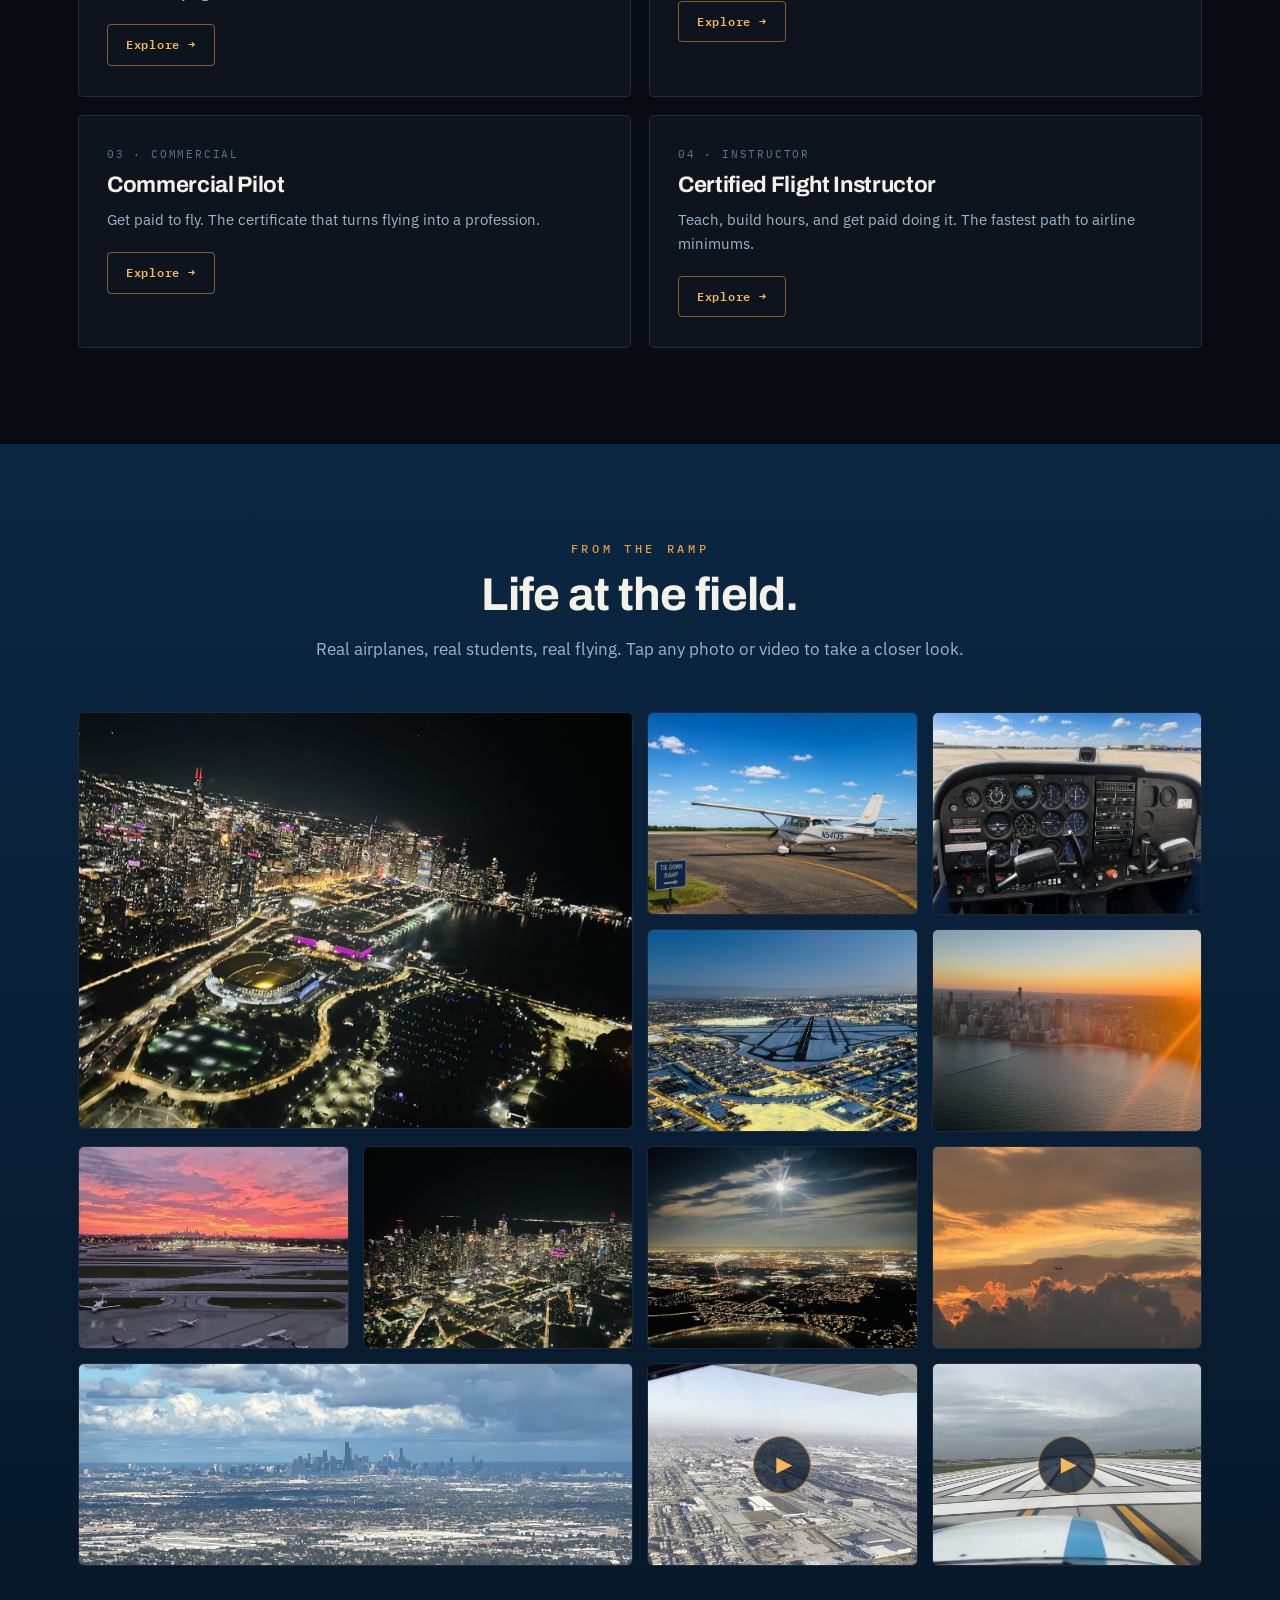
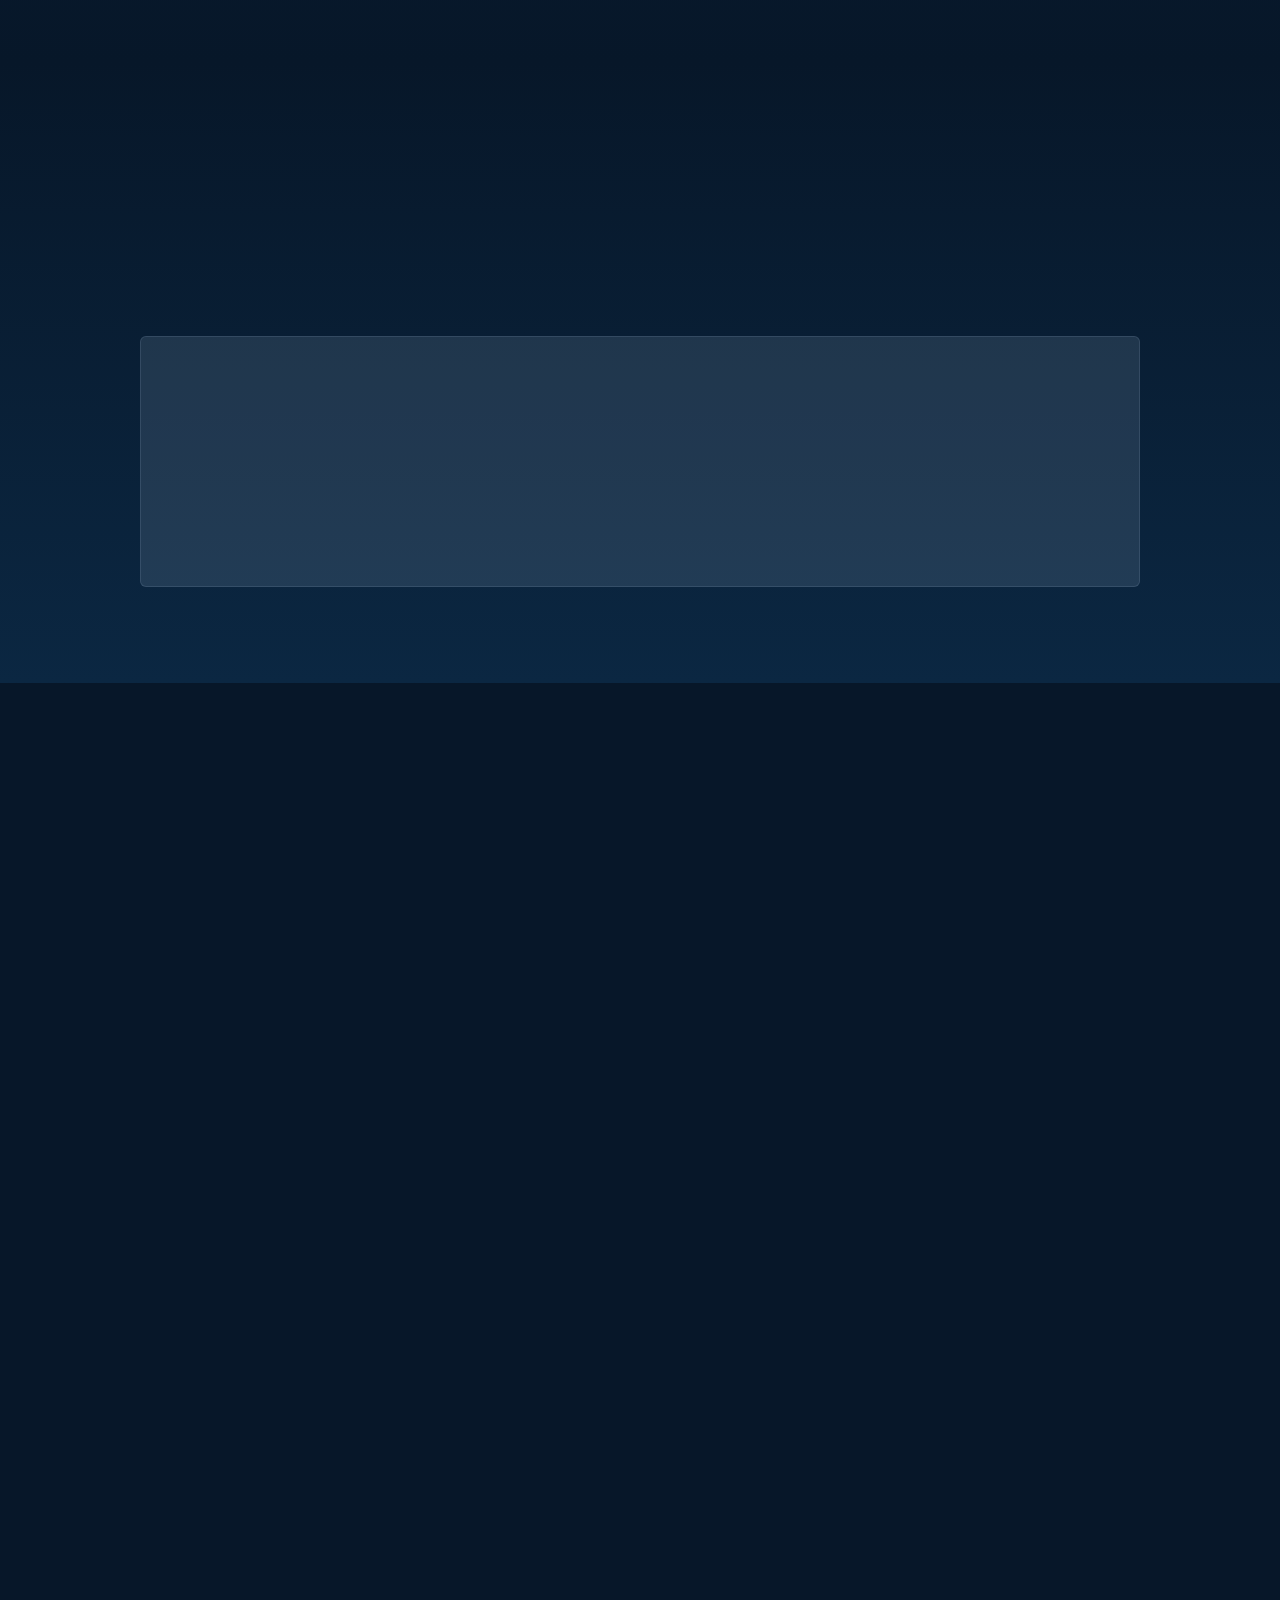
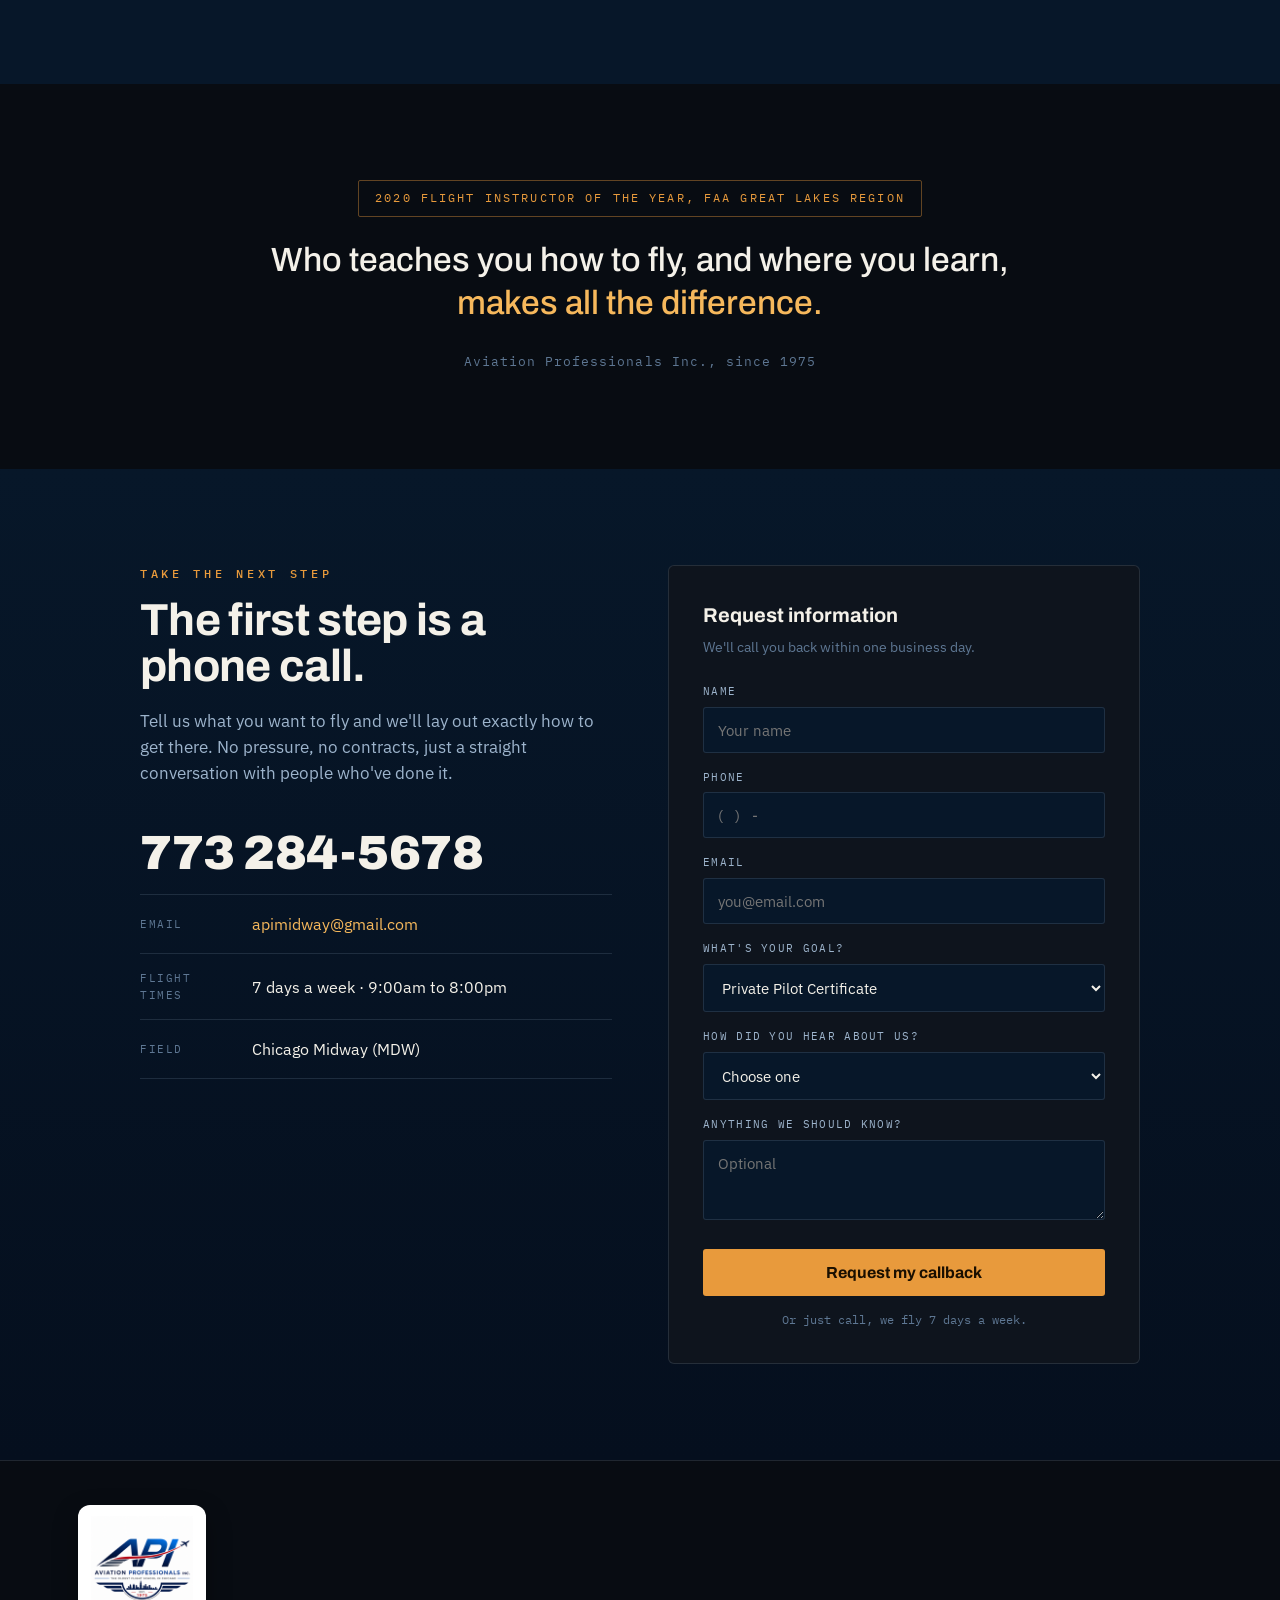
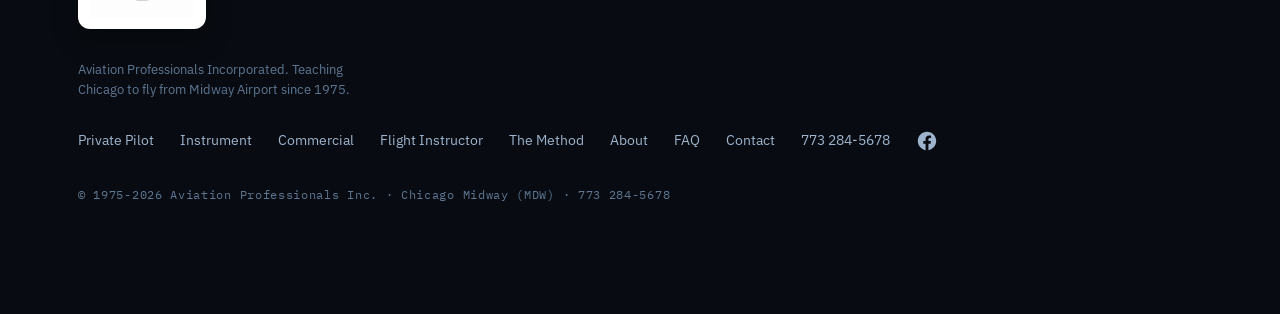
==== commit 1868fd11: "Gallery: runway clip at Midway; skyline wide, two clips beside it Adds a 41 s clip over the cowl on " ====
--- a/index.html
+++ b/index.html
@@ -220,7 +220,8 @@
       <div class="gal-item" data-src="/img/moon.jpg" data-cap="Moonrise to the west on an evening flight."><img src="/img/moon.jpg" alt="Moonrise seen from the air at night" loading="lazy"><span class="zoom">&#9906;</span><span class="cap">Moonrise, westbound</span></div>
       <div class="gal-item" data-src="/img/airline.jpg" data-cap="An airliner in golden clouds, where the training leads."><img src="/img/airline.jpg" alt="Airliner silhouetted in golden clouds" loading="lazy"><span class="zoom">&#9906;</span><span class="cap">The airline dream</span></div>
       <div class="gal-item wide" data-src="/img/skyline-clouds.jpg" data-cap="The Chicago skyline under building clouds."><img src="/img/skyline-clouds.jpg" alt="The Chicago skyline from the air under towering cumulus clouds" loading="lazy"><span class="zoom">&#9906;</span><span class="cap">Skyline under the clouds</span></div>
-      <div class="gal-item wide" data-src="/img/midway-departure-poster.jpg" data-video="/video/midway-departure.mp4" data-cap="Out the window over Midway, with an airliner passing by."><img src="/img/midway-departure-poster.jpg" alt="View out a Cessna window over Chicago with an airliner in the distance" loading="lazy"><span class="play" aria-hidden="true">&#9654;</span><span class="cap">Over Midway (video)</span></div>
+      <div class="gal-item" data-src="/img/midway-departure-poster.jpg" data-video="/video/midway-departure.mp4" data-cap="Out the window over Midway, with an airliner passing by."><img src="/img/midway-departure-poster.jpg" alt="View out a Cessna window over Chicago with an airliner in the distance" loading="lazy"><span class="play" aria-hidden="true">&#9654;</span><span class="cap">Over Midway (video)</span></div>
+      <div class="gal-item" data-src="/img/midway-runway-poster.jpg" data-video="/video/midway-runway.mp4" data-cap="Over the cowl on the runway at Midway."><img src="/img/midway-runway-poster.jpg" alt="View over the nose of a Cessna down a runway at Midway" loading="lazy"><span class="play" aria-hidden="true">&#9654;</span><span class="cap">On the runway (video)</span></div>
     </div>
   </div>
 </section>
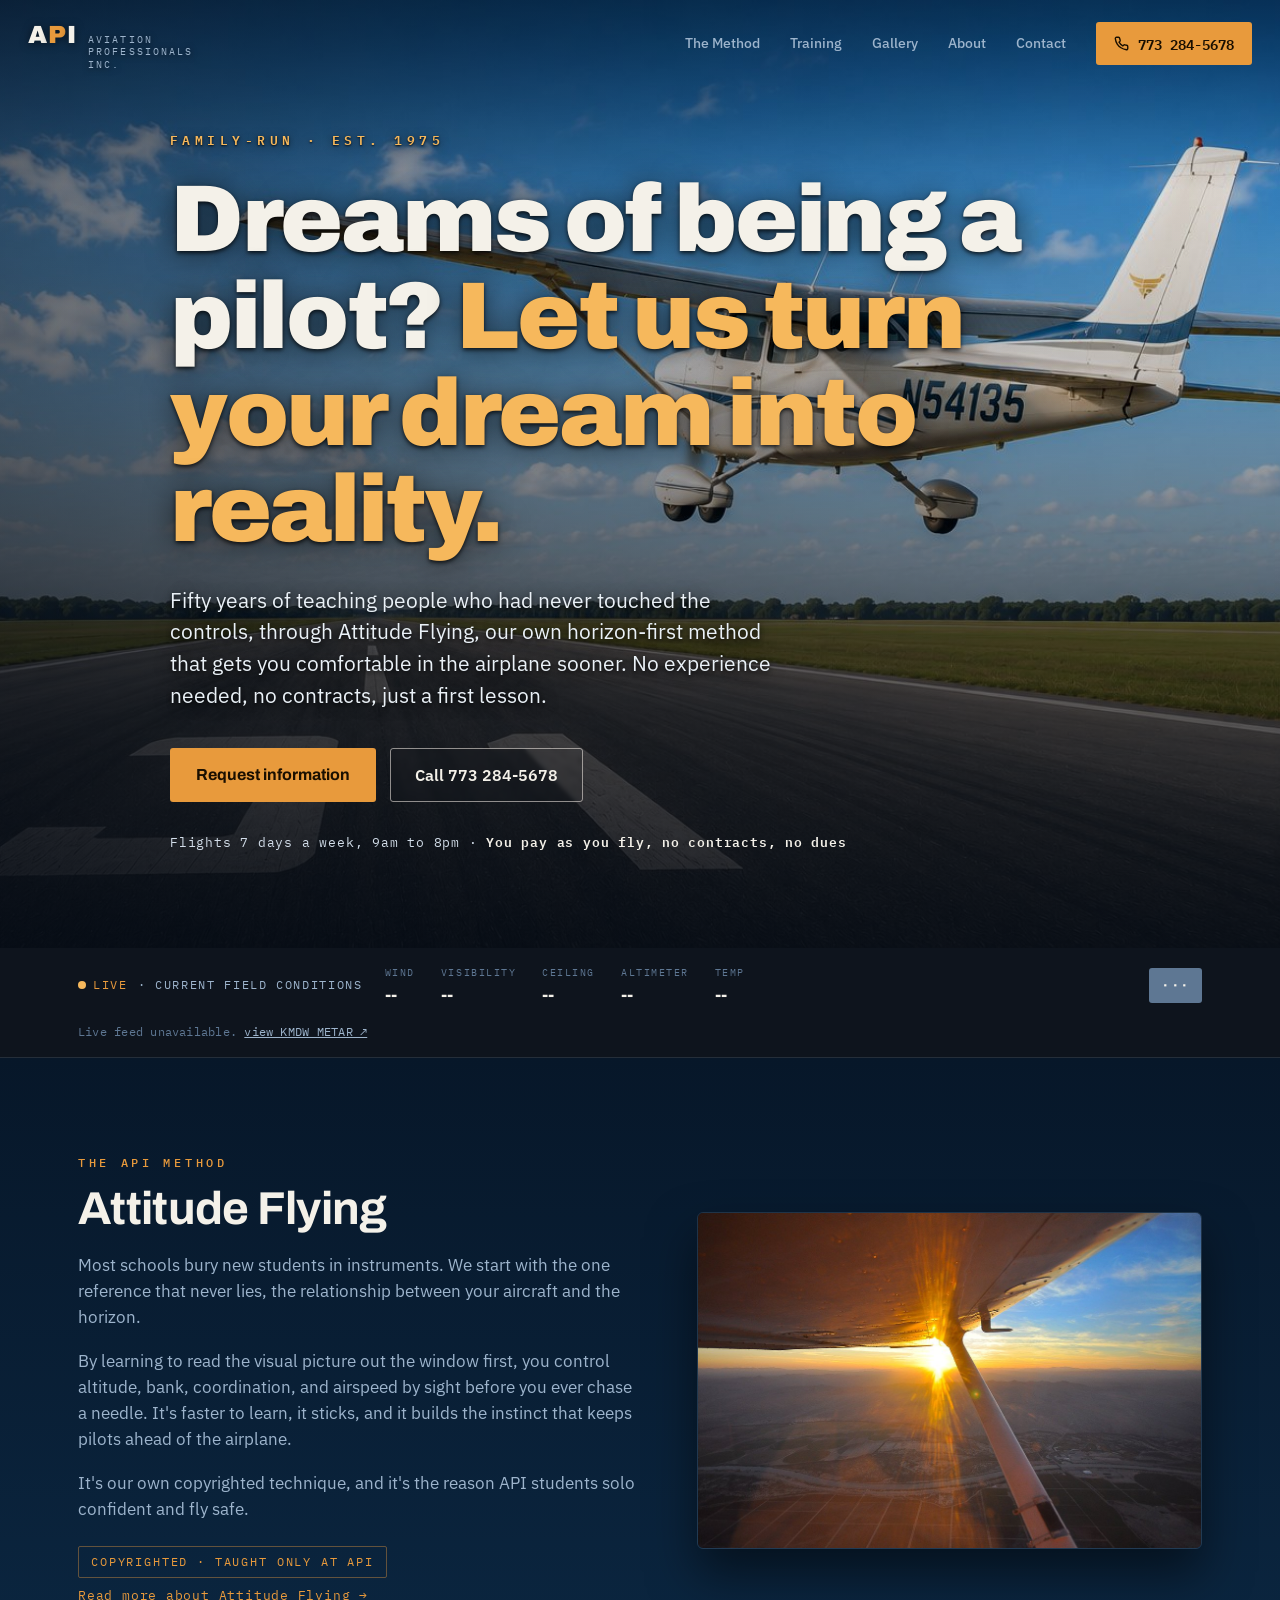
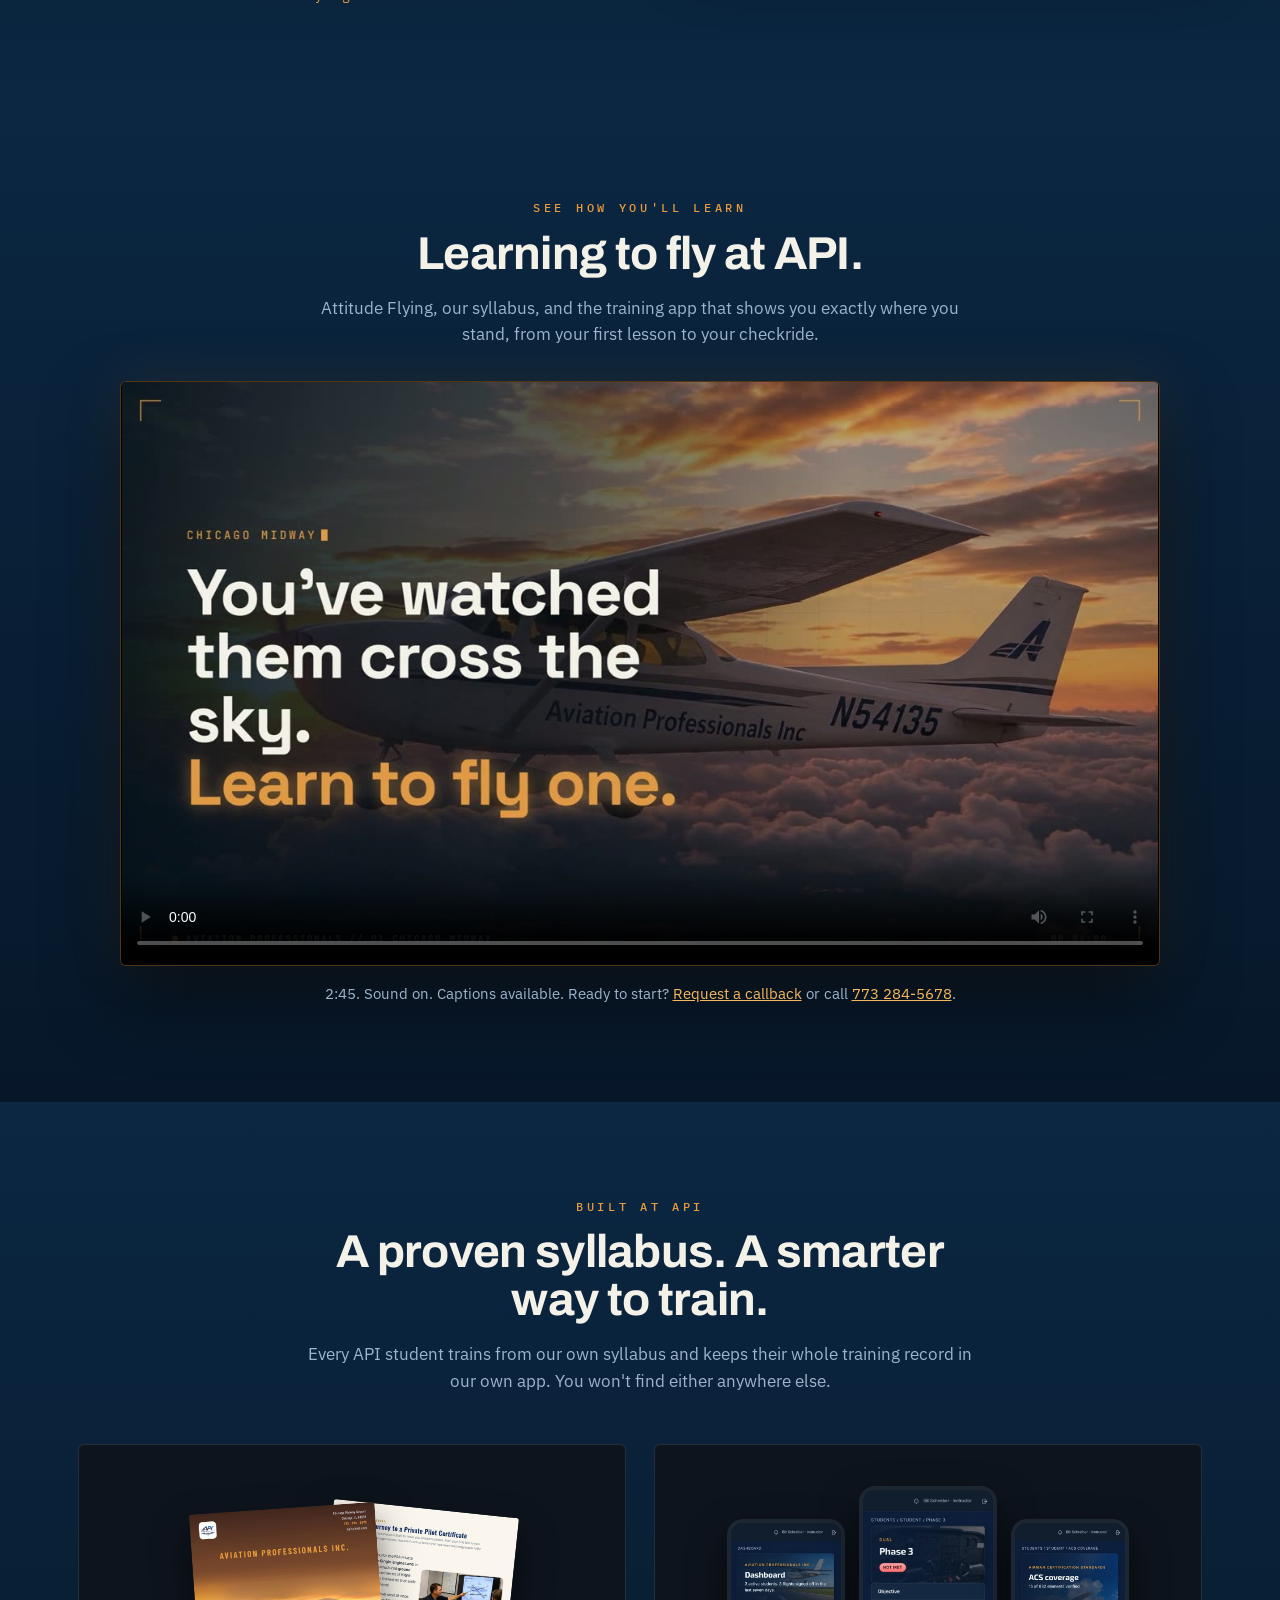
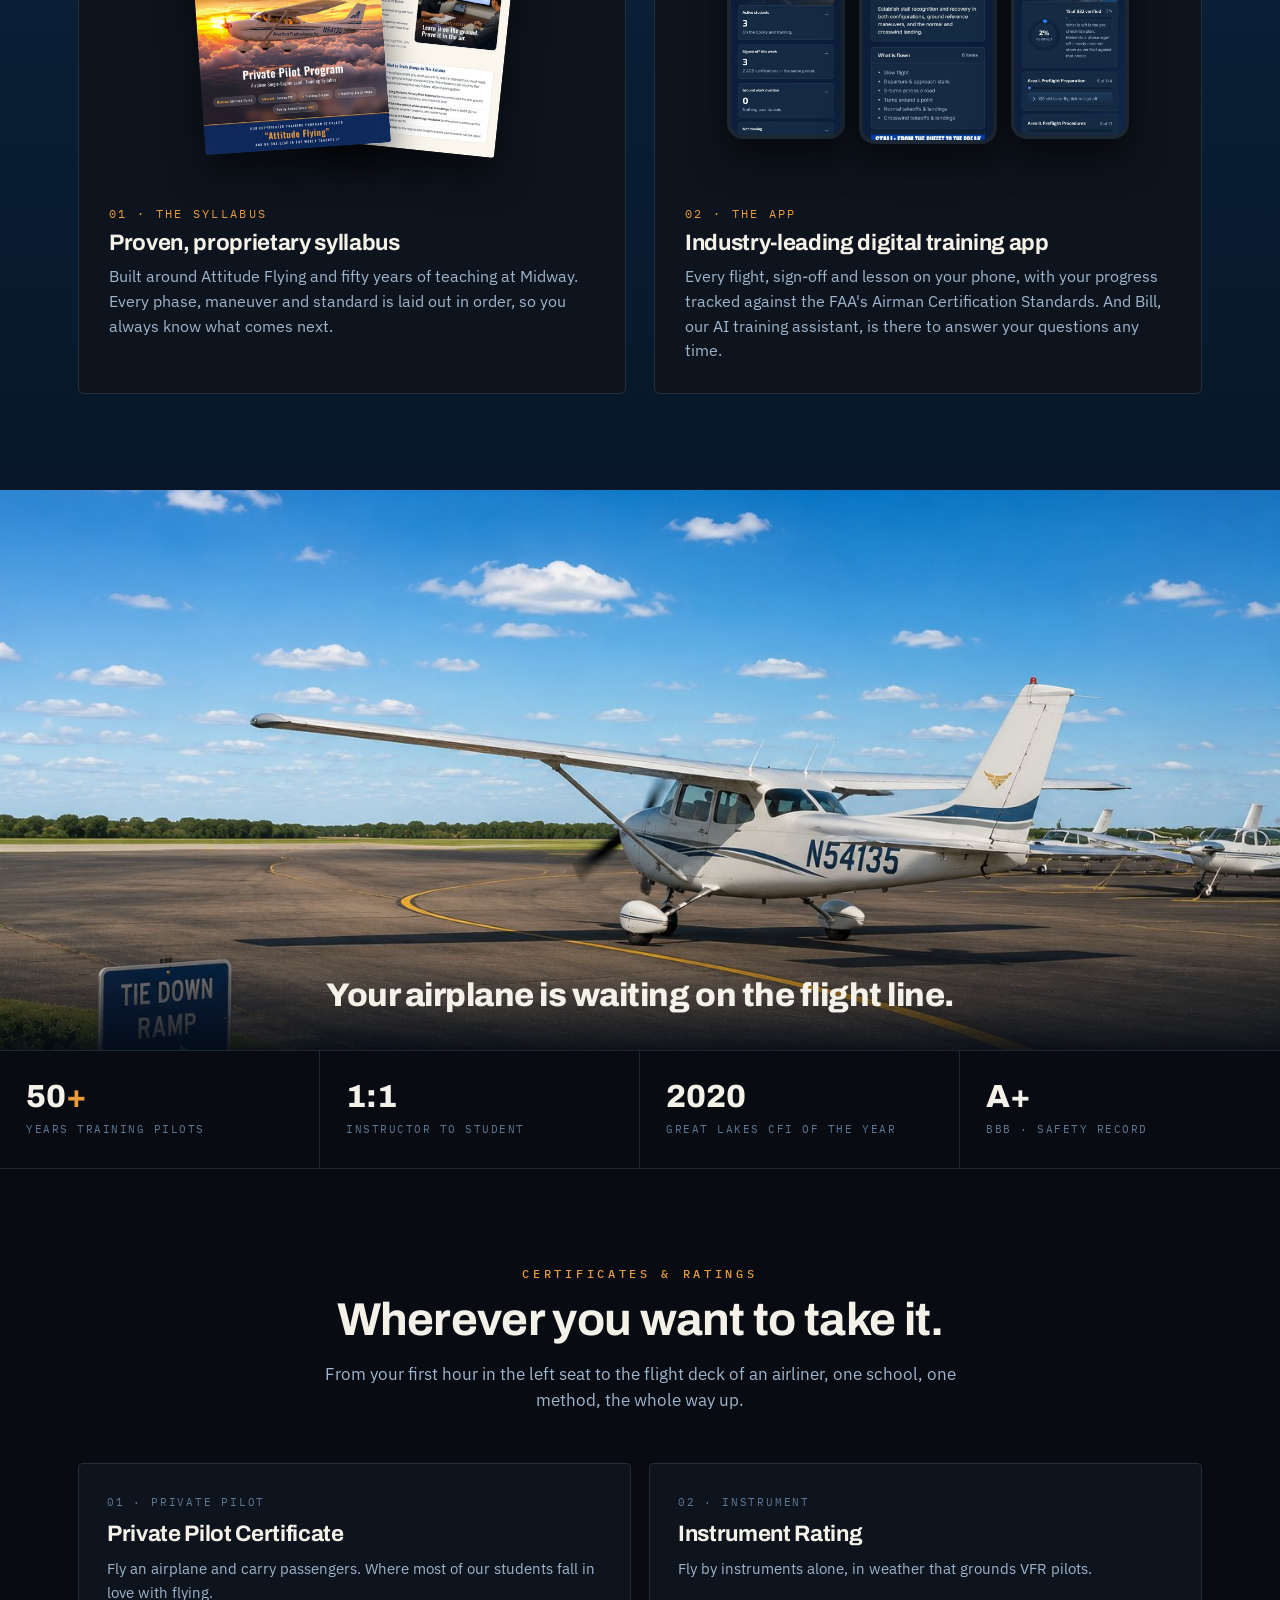
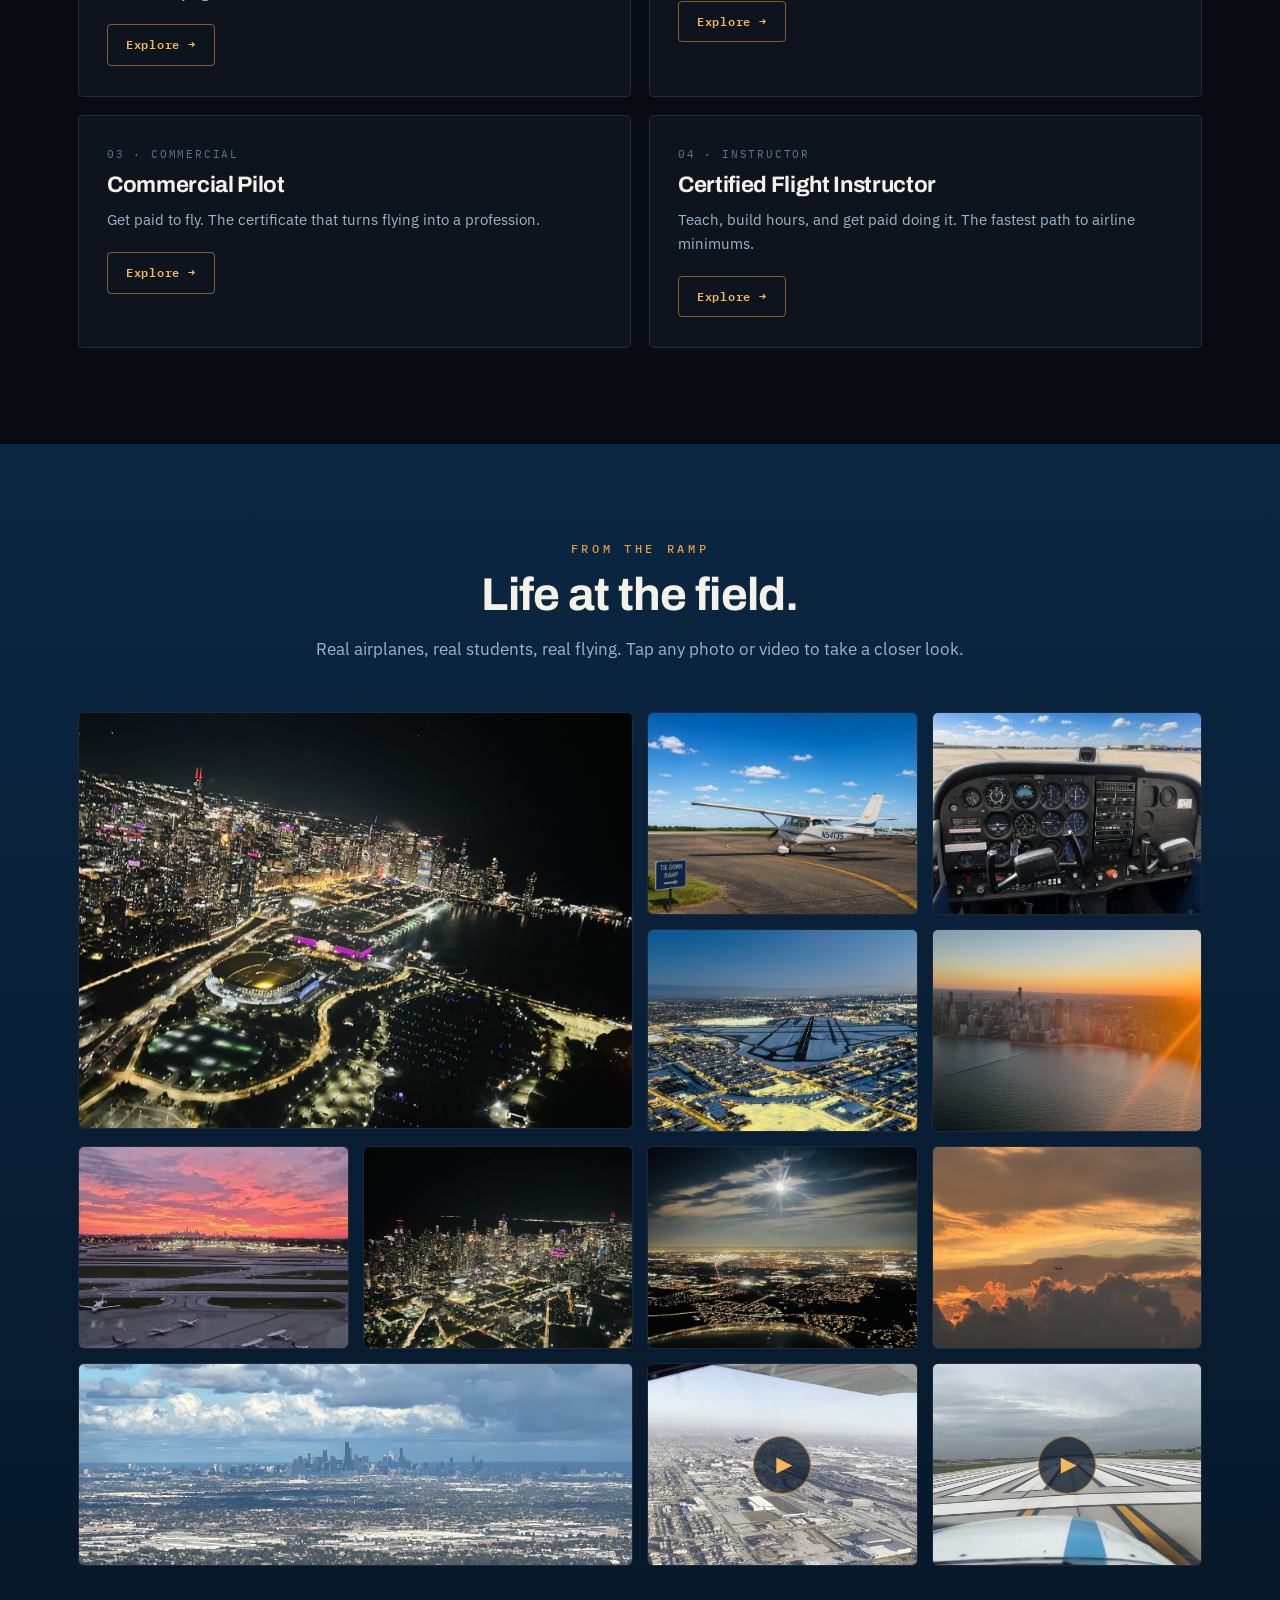
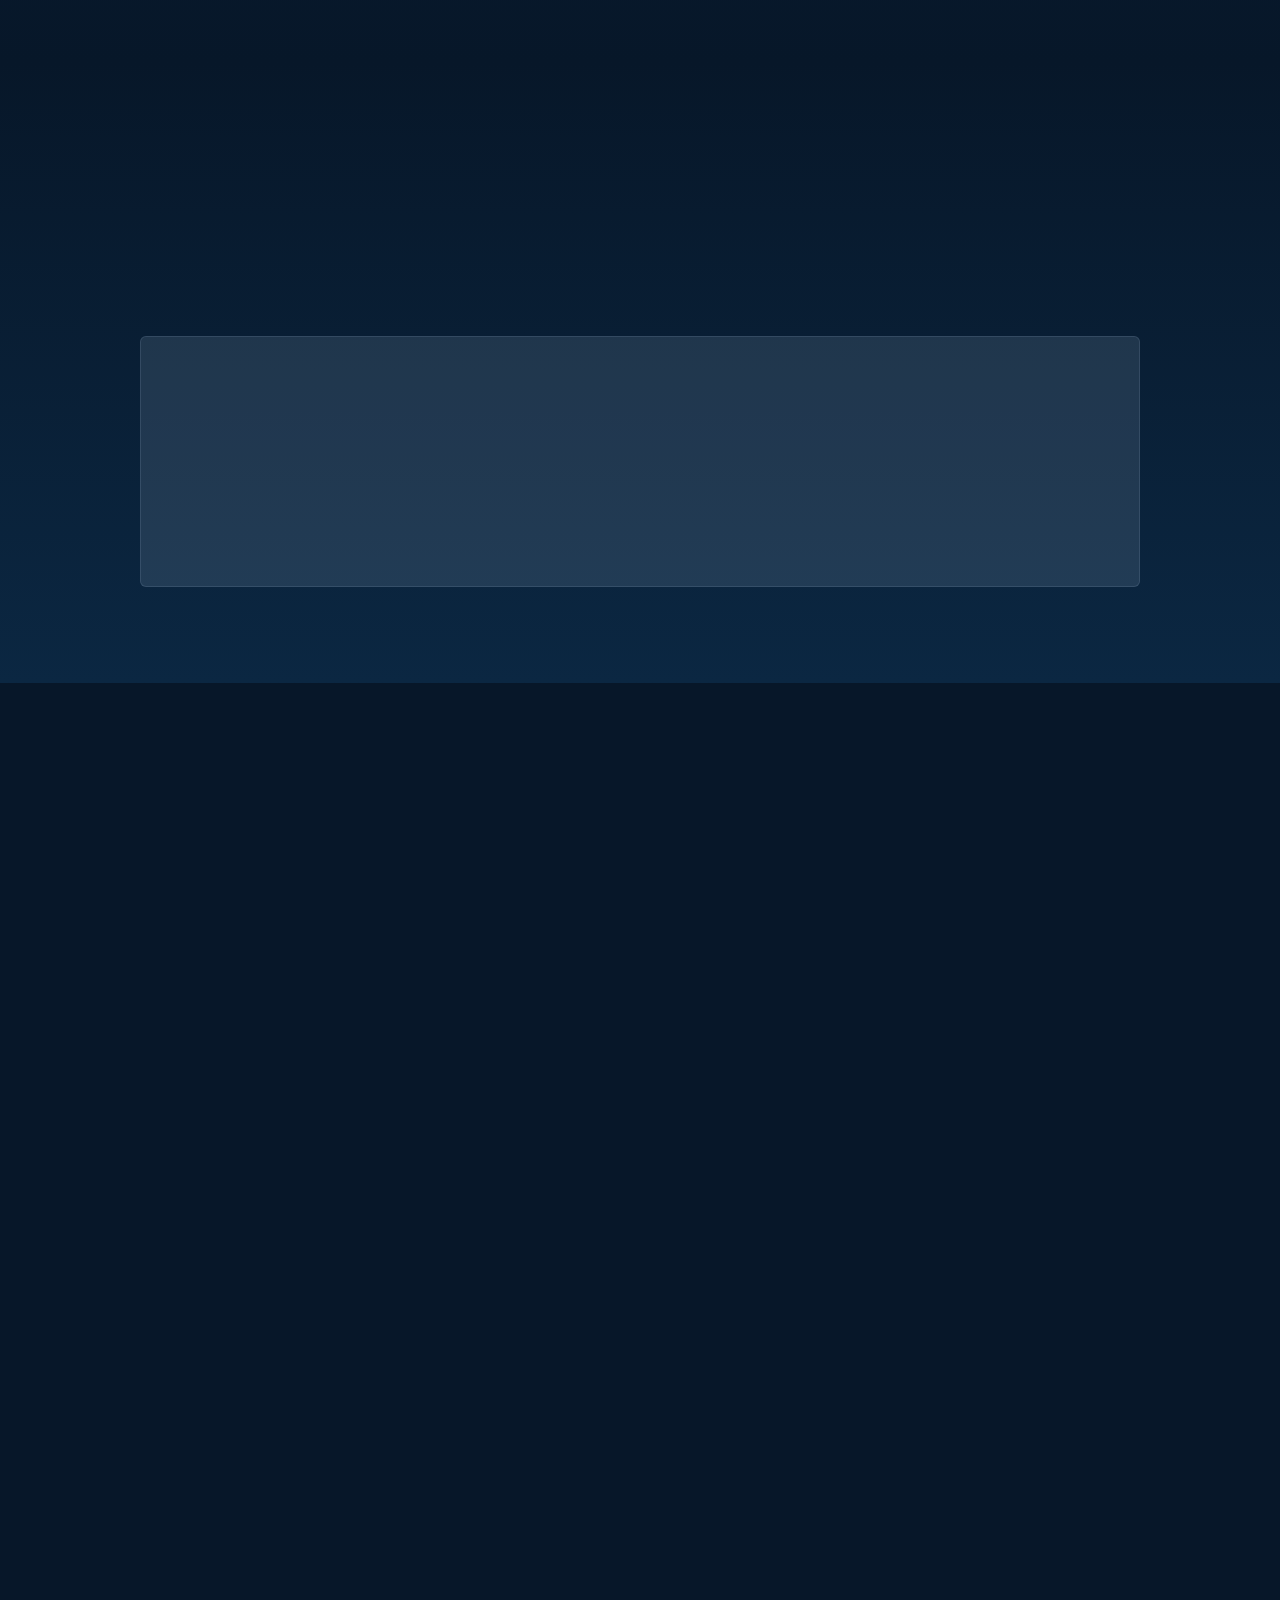
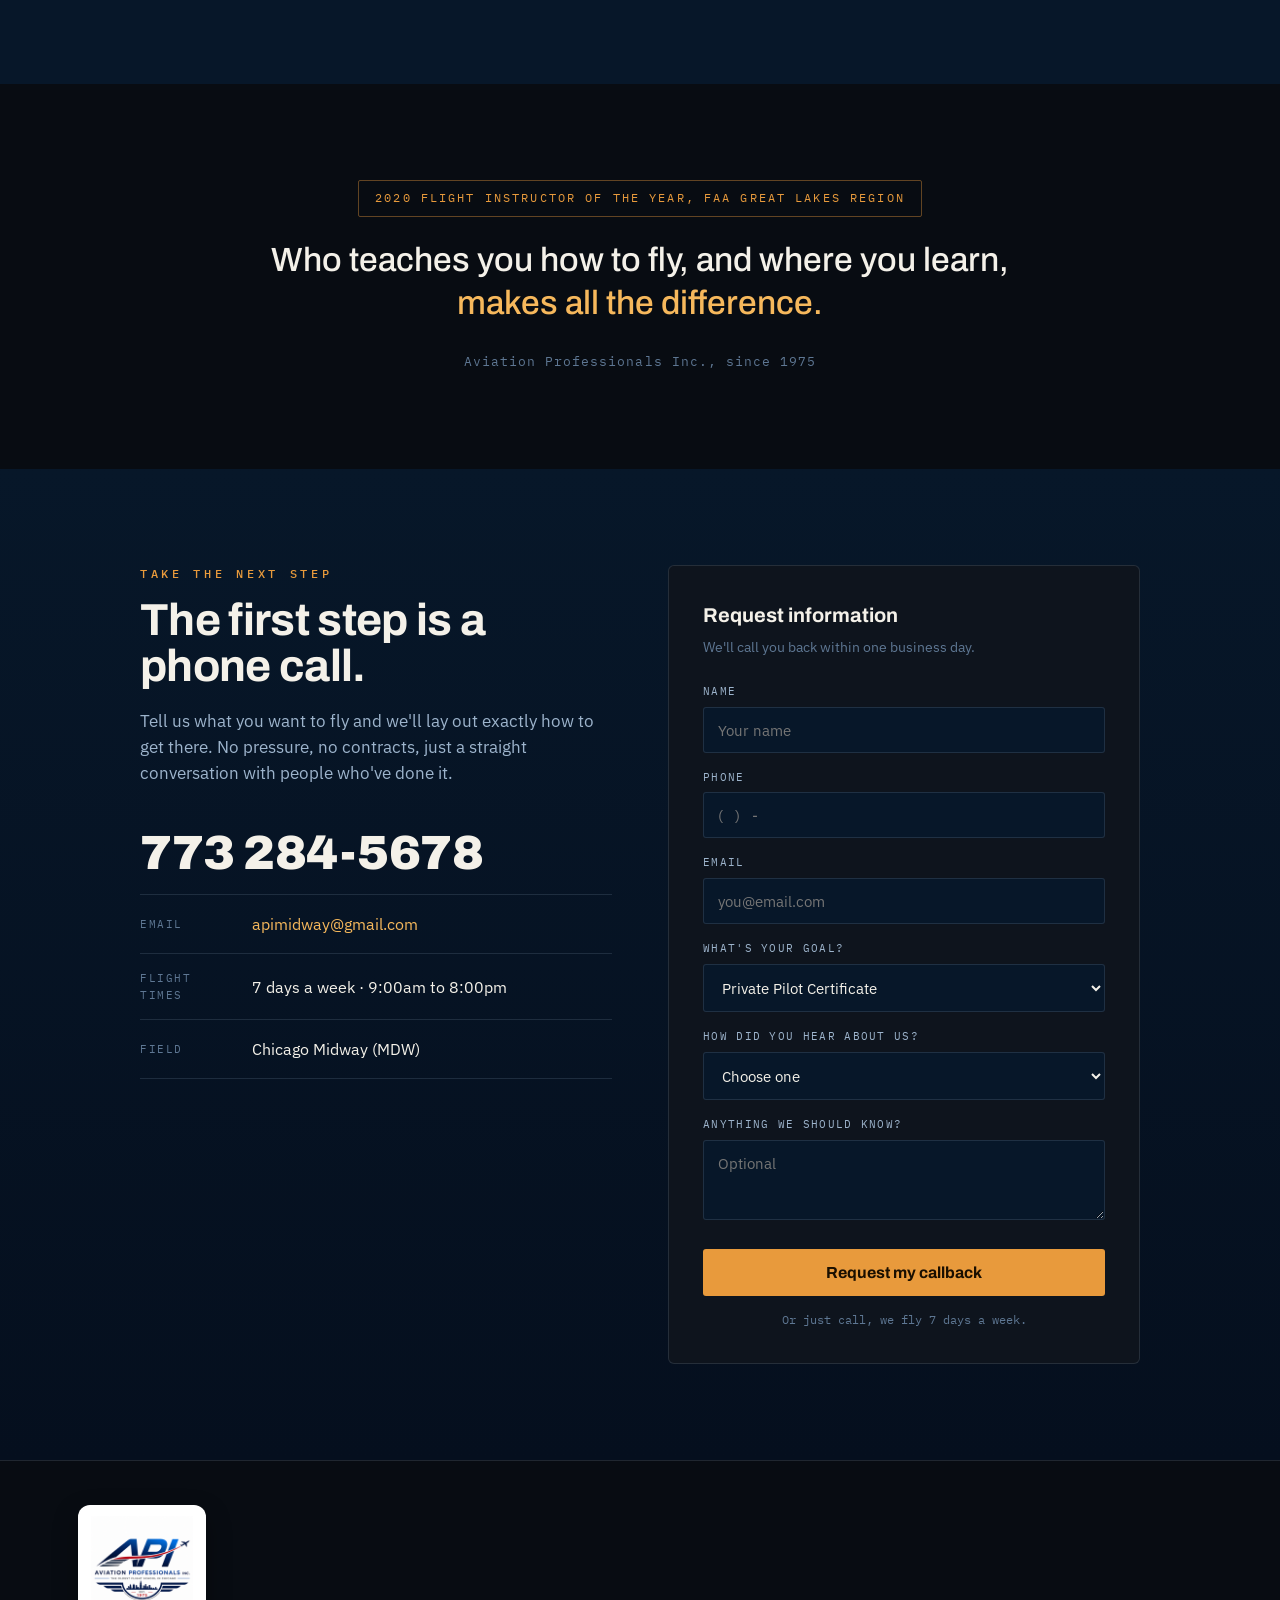
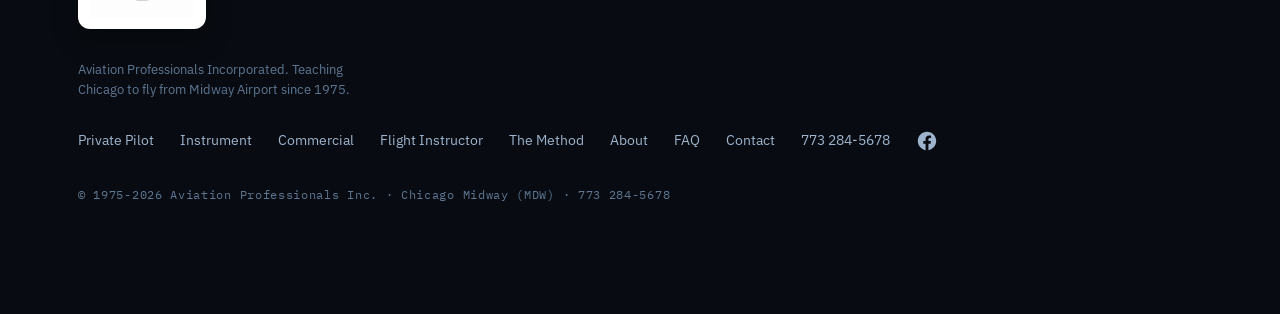
==== commit 593659c1: "Search: redirect the 7 old addresses Google reports as not found, course and breadcrumb data on inne" ====
--- a/index.html
+++ b/index.html
@@ -150,7 +150,7 @@
     </div>
     <p class="promo-cap">2:45. Sound on. Captions available. Ready to start? <a href="#contact">Request a callback</a> or call <a href="tel:7732845678">773 284-5678</a>.</p>
   </div>
-  <script type="application/ld+json">{"@context":"https://schema.org","@type":"VideoObject","name":"Learning to fly at Aviation Professionals Inc.","description":"Attitude Flying, the API syllabus and the API training app, at Chicago Midway since 1975.","thumbnailUrl":"https://apischool.com/video/api-student-promo-poster.jpg","contentUrl":"https://apischool.com/video/api-student-promo.mp4","uploadDate":"2026-11-14","duration":"PT2M45S"}</script>
+  <script type="application/ld+json">{"@context":"https://schema.org","@type":"VideoObject","name":"Learning to fly at Aviation Professionals Inc.","description":"Attitude Flying, the API syllabus and the API training app, at Chicago Midway since 1975.","thumbnailUrl":"https://www.apischool.com/video/api-student-promo-poster.jpg","contentUrl":"https://www.apischool.com/video/api-student-promo.mp4","uploadDate":"2026-11-14","duration":"PT2M45S"}</script>
 </section>
 
 <section class="section edge" id="edge">
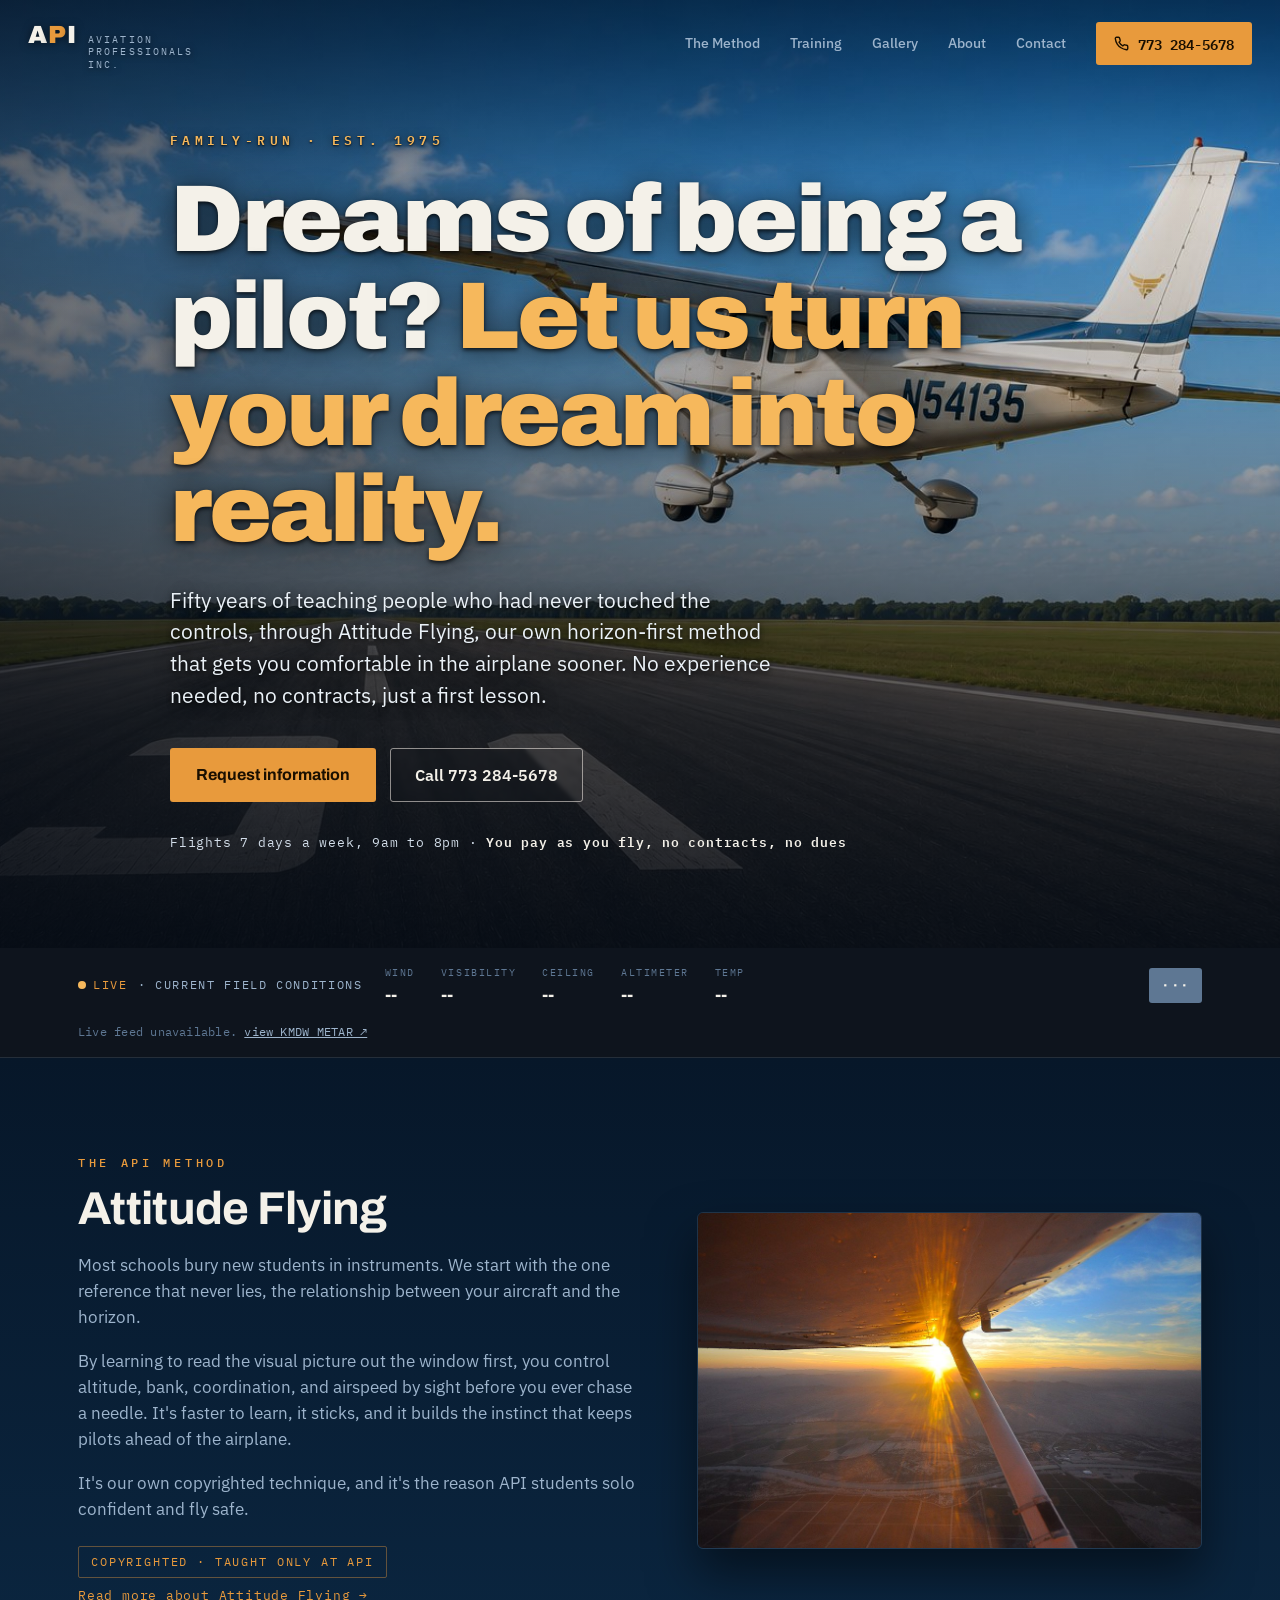
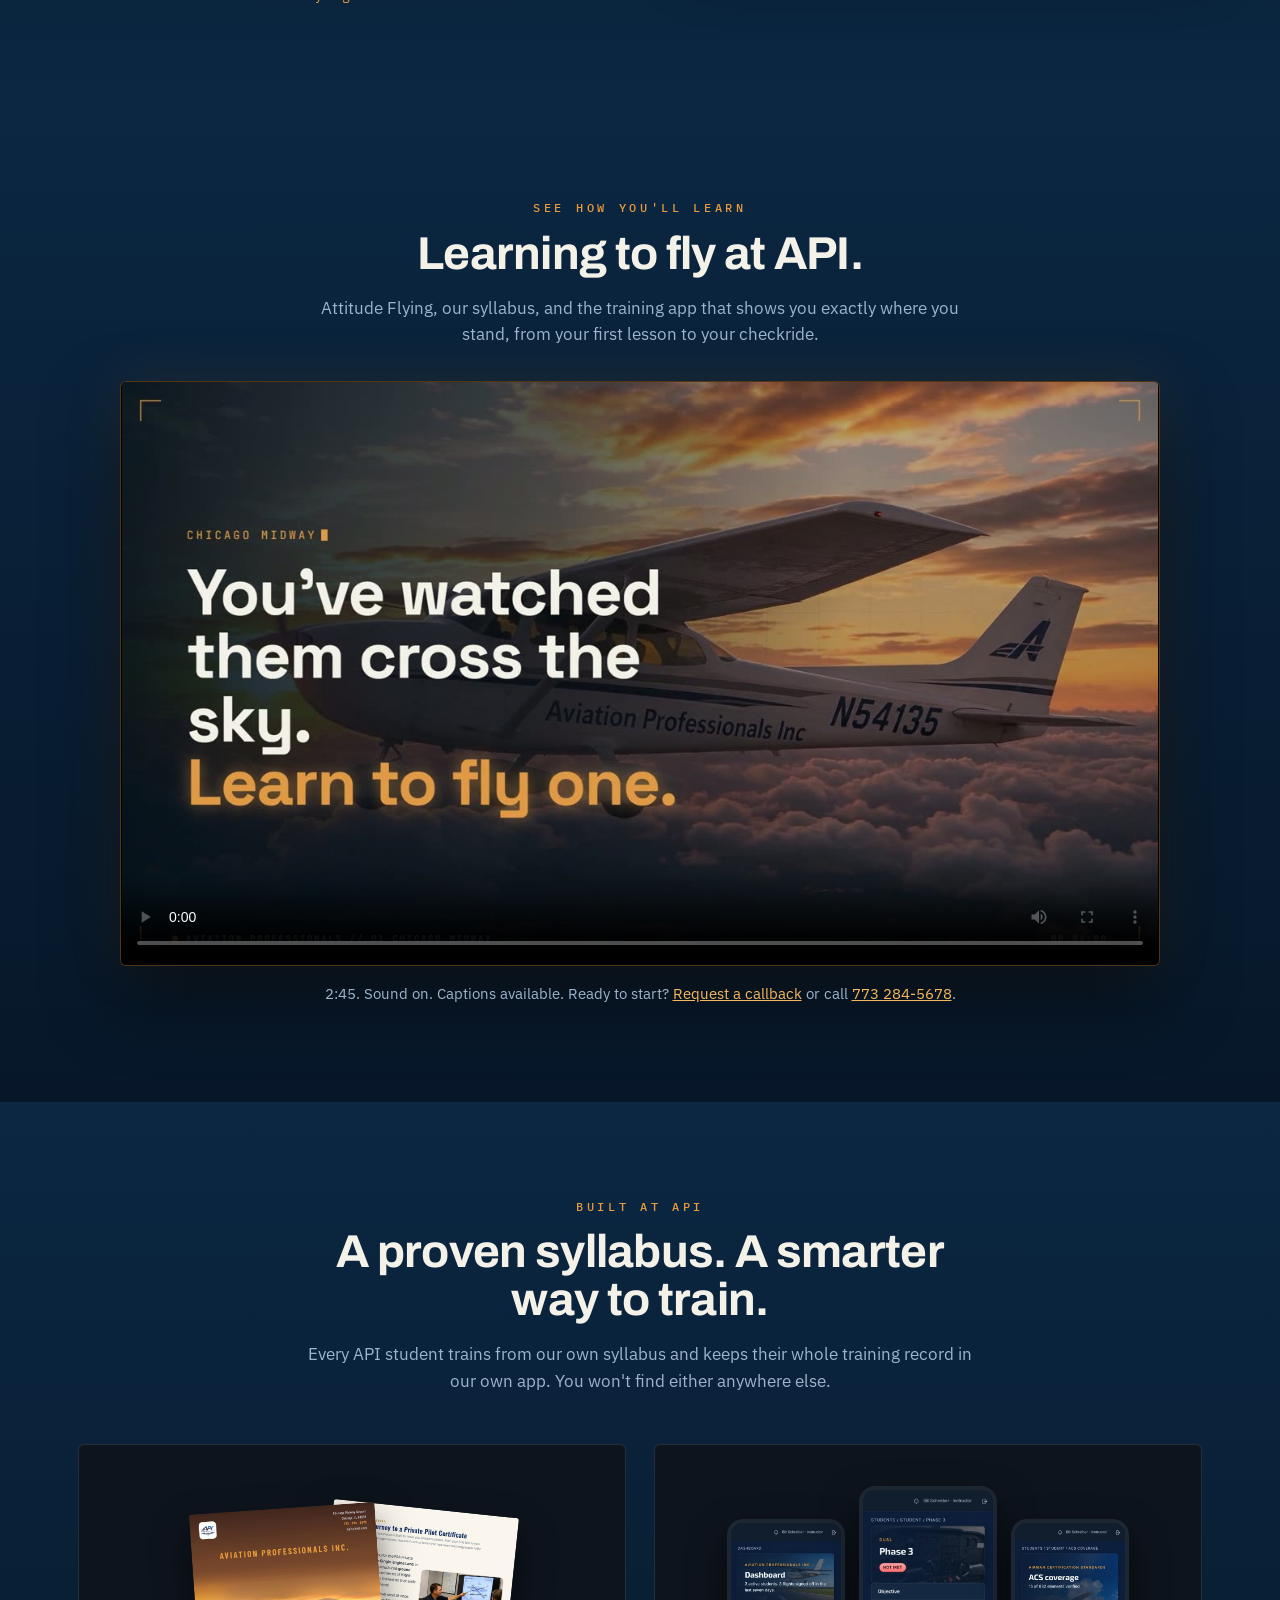
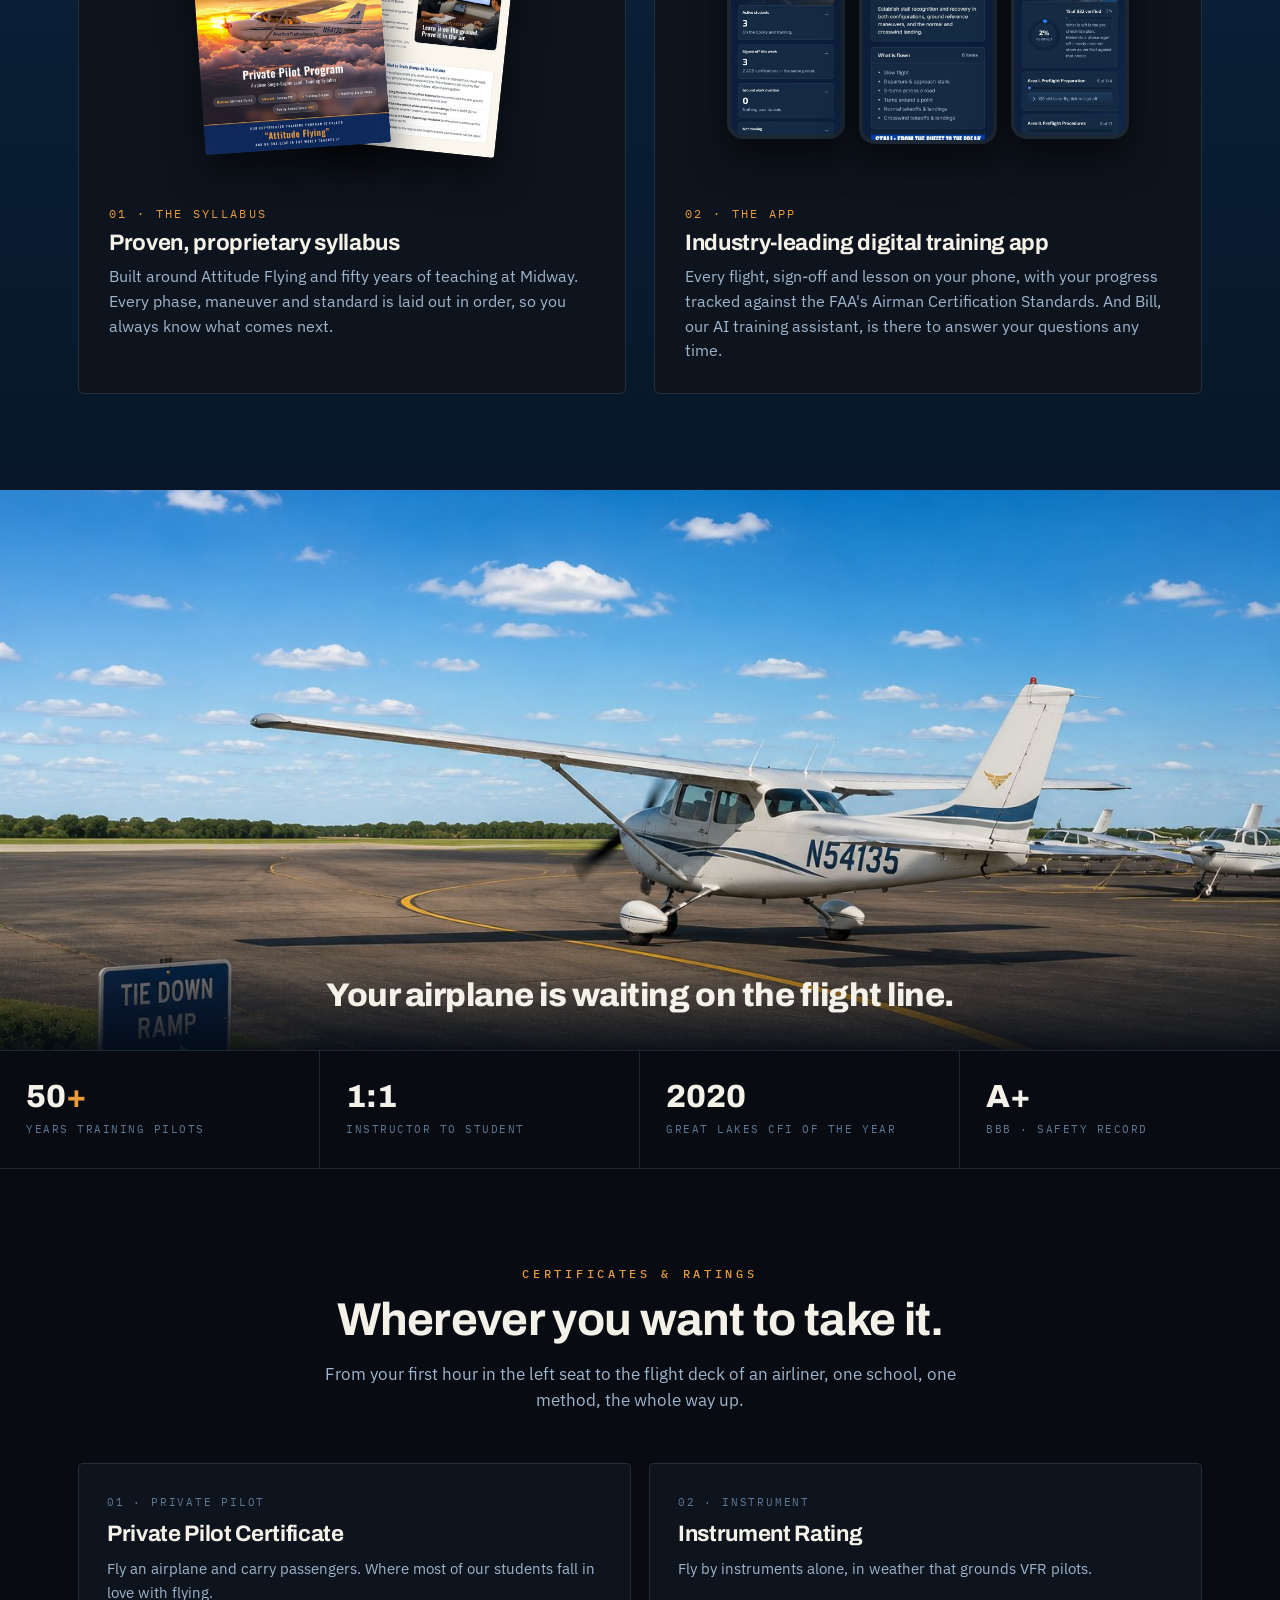
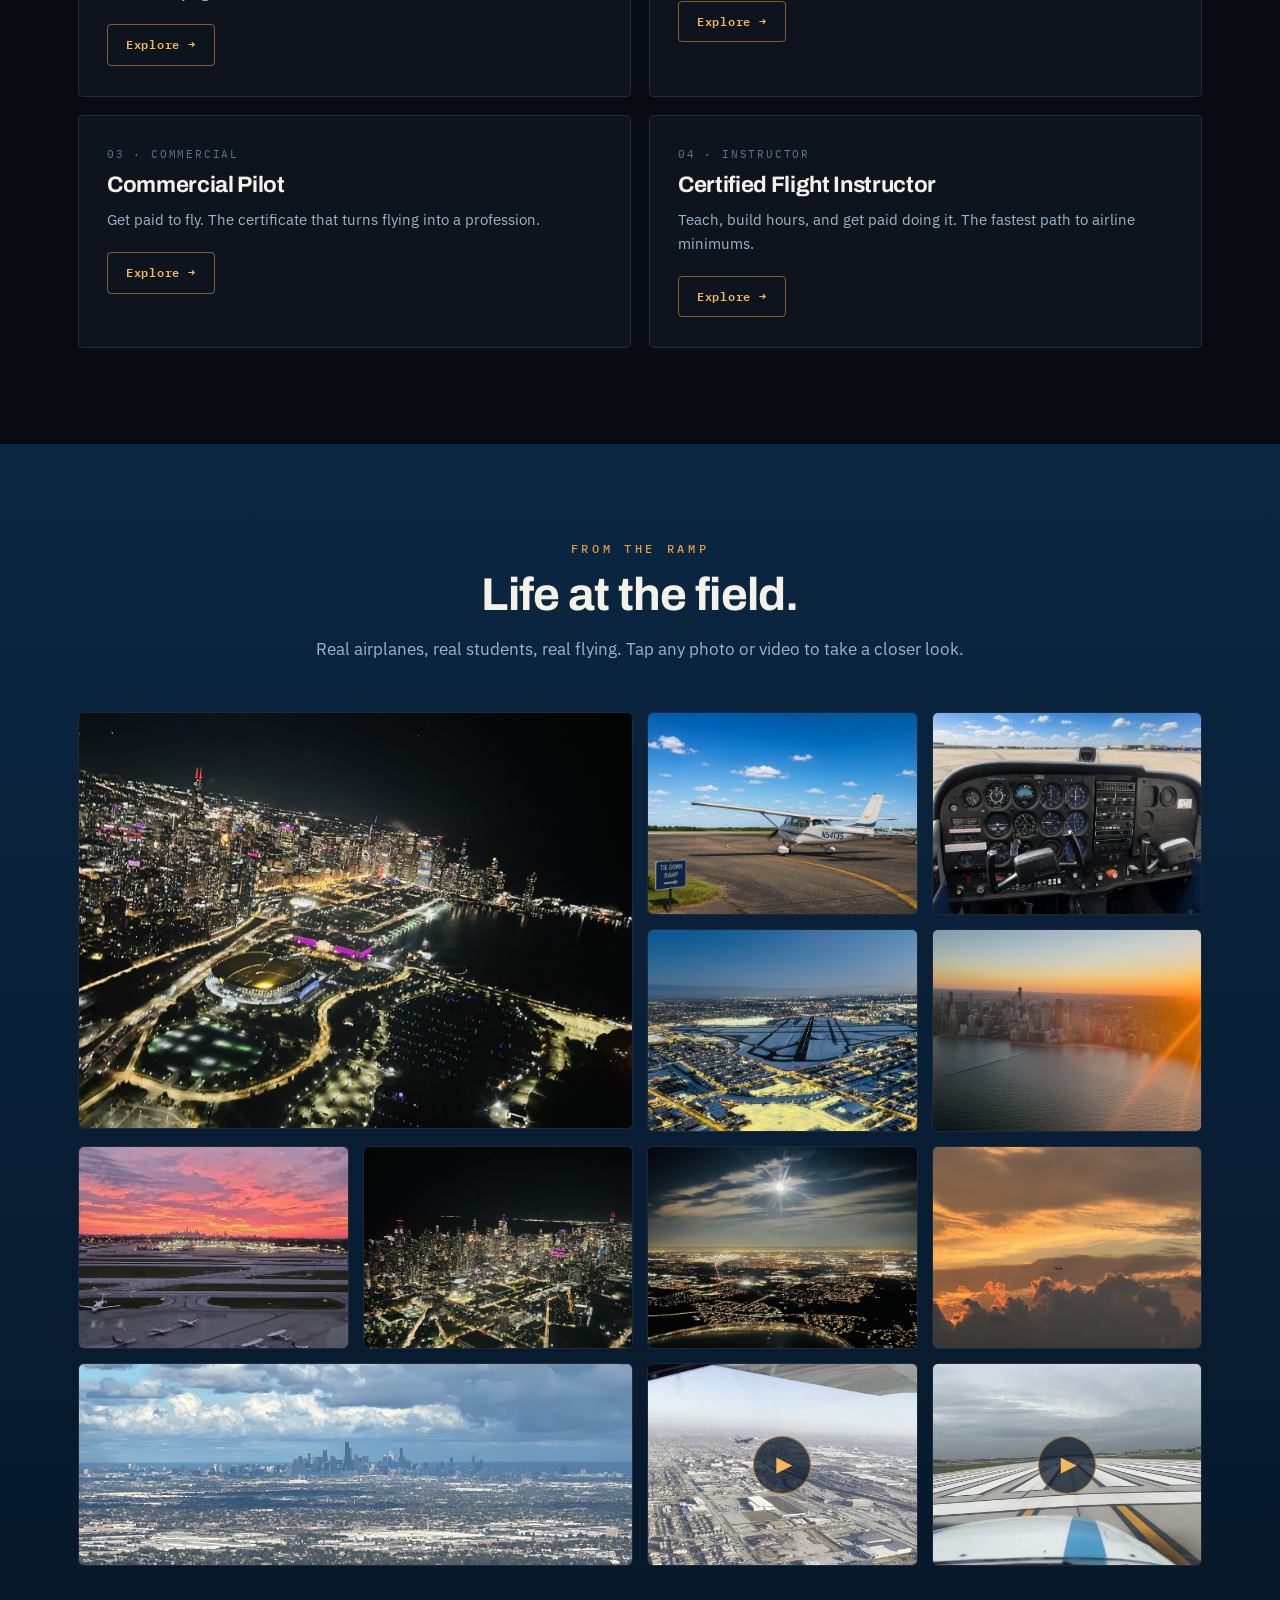
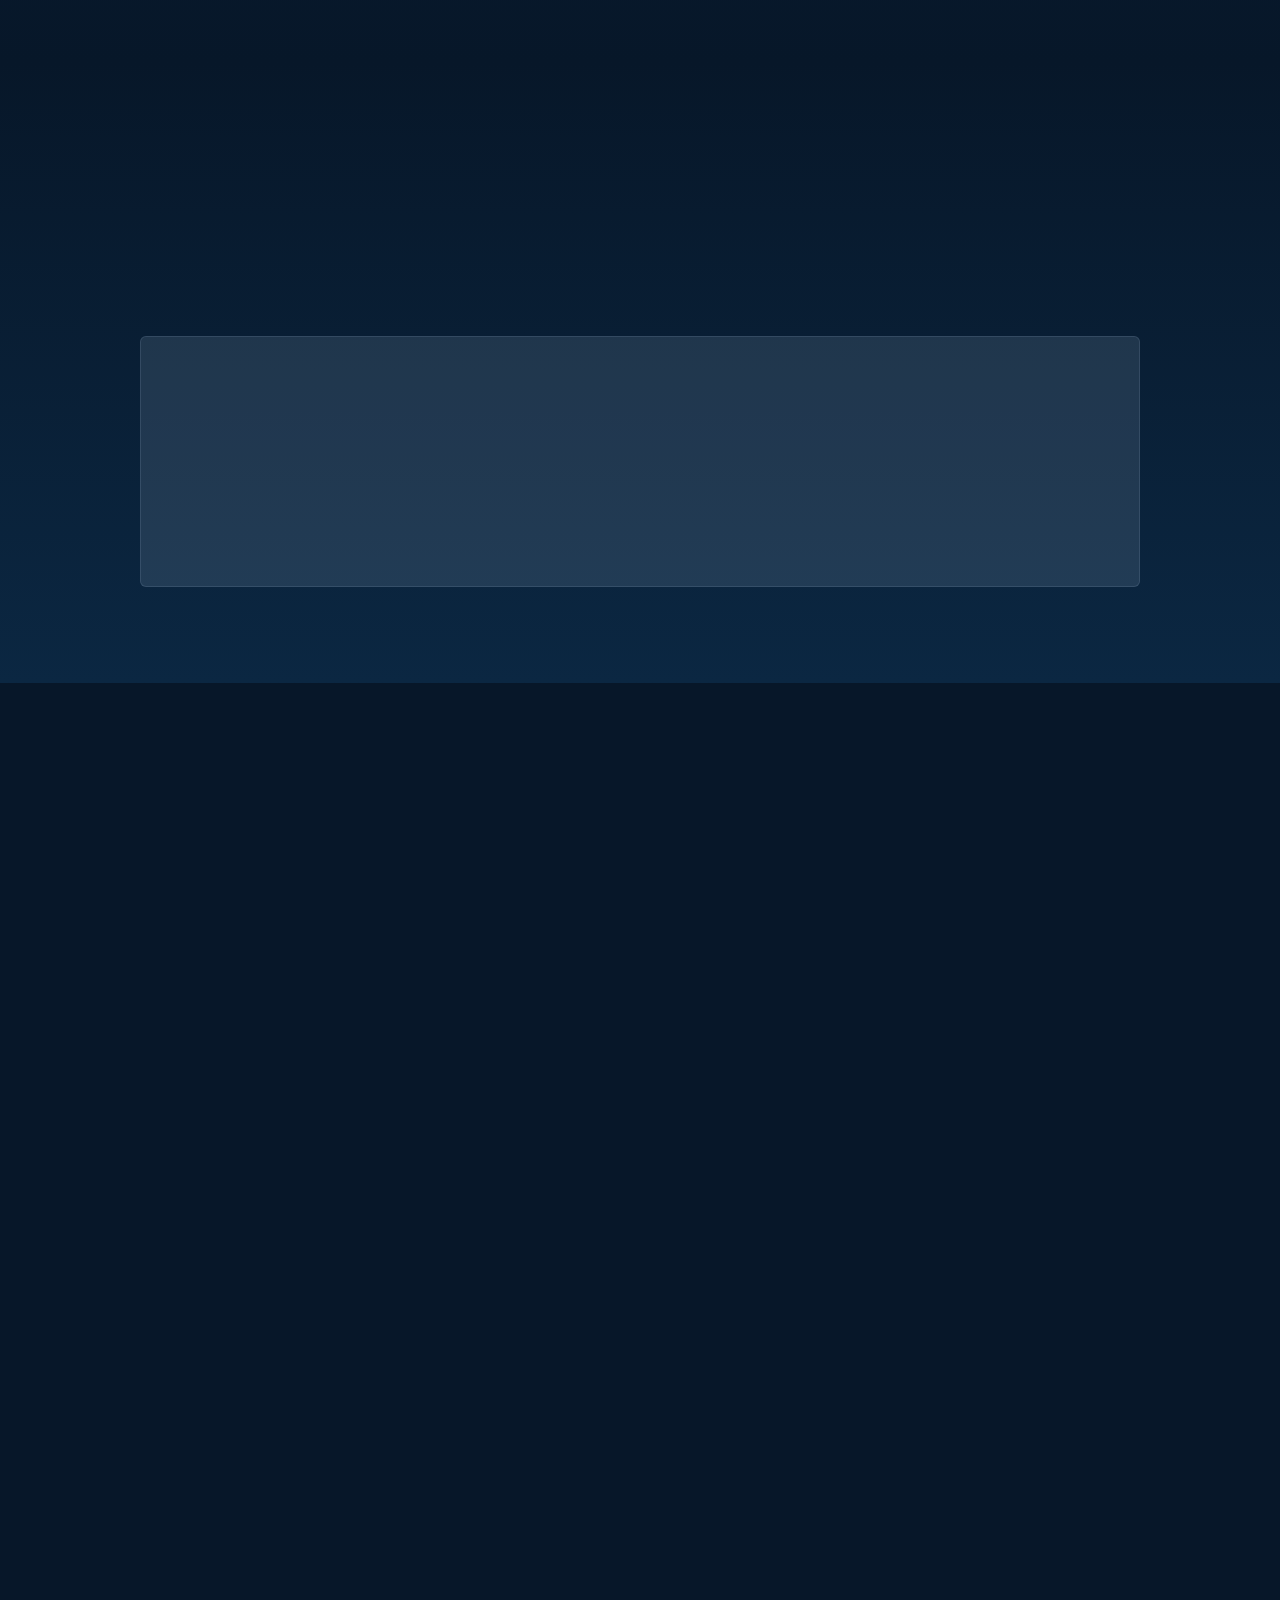
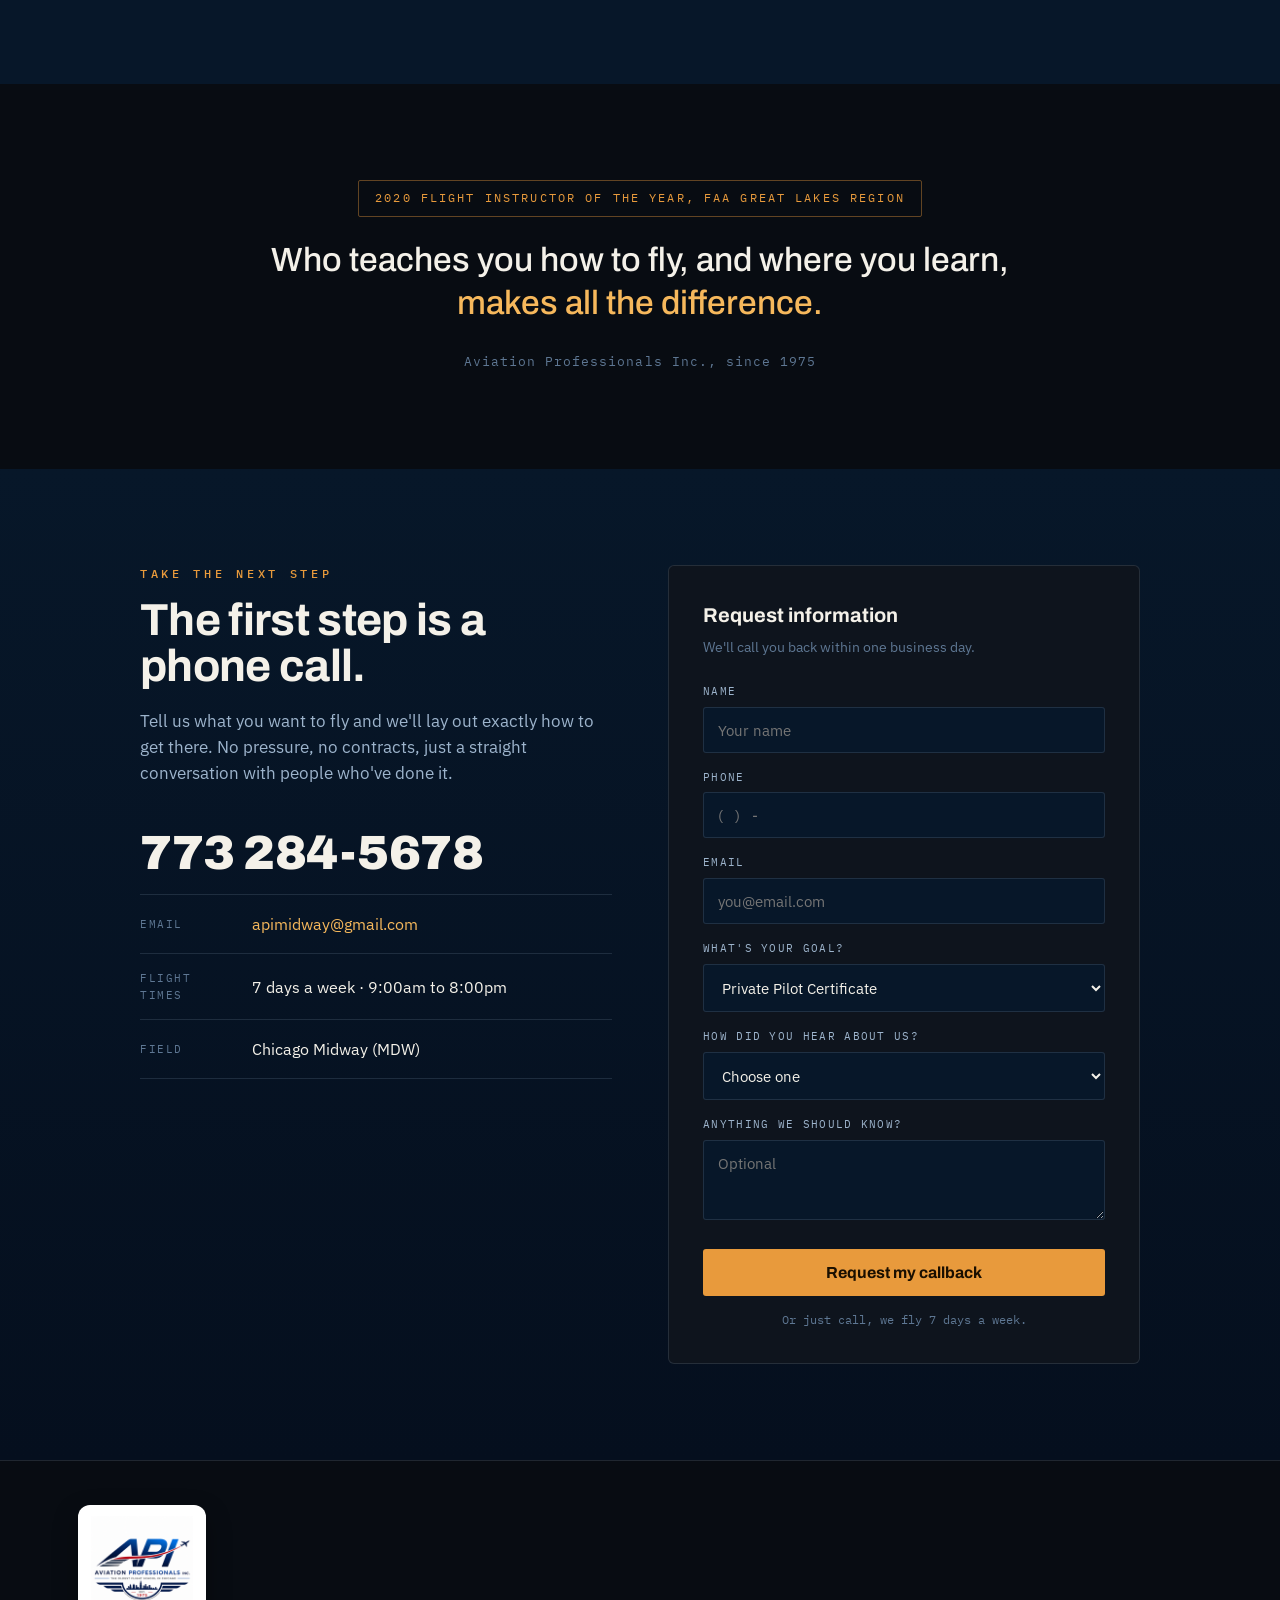
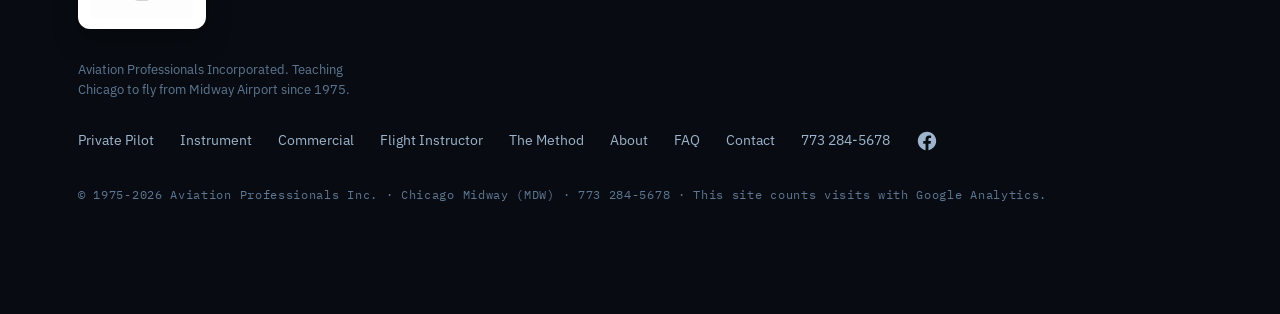
==== commit 79baeed7: "Google Analytics (G-CTXV7W5JP8, property under apimidway): tag on every page, call taps and contact " ====
--- a/index.html
+++ b/index.html
@@ -42,23 +42,26 @@
 <link rel="preconnect" href="https://fonts.googleapis.com"><link rel="preconnect" href="https://fonts.gstatic.com" crossorigin>
 <link href="https://fonts.googleapis.com/css2?family=Archivo:wght@500;600;700;800;900&family=IBM+Plex+Mono:wght@400;500;600&family=IBM+Plex+Sans:wght@400;500;600;700&display=swap" rel="stylesheet">
 <link rel="stylesheet" href="/styles.css">
+<!-- Google Analytics 4, property apischool.com (564377771) under apimidway@gmail.com. The id is public by design. -->
+<script async src="https://www.googletagmanager.com/gtag/js?id=G-CTXV7W5JP8"></script>
+<script>window.dataLayer=window.dataLayer||[];function gtag(){dataLayer.push(arguments);}gtag('js',new Date());gtag('config','G-CTXV7W5JP8');</script>
 </head>
 <body>
 
 <header id="hdr">
   <a href="#top" class="brand"><span class="mark">A<span>P</span>I</span><span class="full">Aviation Professionals Inc.</span></a>
   <nav class="top">
-    <a href="/method.html" class="navlink">The Method</a>
+    <a href="/method" class="navlink">The Method</a>
     <a href="#training" class="navlink">Training</a>
     <a href="#gallery" class="navlink">Gallery</a>
-    <a href="/about.html" class="navlink">About</a>
-    <a href="/contact.html" class="navlink">Contact</a>
+    <a href="/about" class="navlink">About</a>
+    <a href="/contact" class="navlink">Contact</a>
     <a href="tel:7732845678" class="call-btn"><svg viewBox="0 0 24 24" fill="none" stroke="currentColor" stroke-width="2.2"><path d="M22 16.92v3a2 2 0 0 1-2.18 2 19.79 19.79 0 0 1-8.63-3.07 19.5 19.5 0 0 1-6-6 19.79 19.79 0 0 1-3.07-8.67A2 2 0 0 1 4.11 2h3a2 2 0 0 1 2 1.72c.13.96.36 1.9.7 2.81a2 2 0 0 1-.45 2.11L8.09 9.91a16 16 0 0 0 6 6l1.27-1.27a2 2 0 0 1 2.11-.45c.91.34 1.85.57 2.81.7A2 2 0 0 1 22 16.92z"/></svg>773 284-5678</a>
   </nav>
   <button class="menu-btn" id="menuBtn" aria-label="Open menu" aria-expanded="false"><span></span><span></span><span></span></button>
 </header>
 <div class="mnav-backdrop" id="mnavBack"></div>
-<nav class="mnav" id="mnav" aria-hidden="true"><a href="/">Home</a><a href="/method.html">The Method</a><a href="/private-pilot.html">Private Pilot</a><a href="/instrument-rating.html">Instrument Rating</a><a href="/commercial-pilot.html">Commercial Pilot</a><a href="/flight-instructor.html">Flight Instructor</a><a href="/about.html">About</a><a href="/faq.html">FAQ</a><a href="/contact.html">Contact</a><a href="tel:7732845678" class="mnav-call">Call 773 284-5678</a><a href="https://www.facebook.com/APIschoolMidway" target="_blank" rel="noopener">Facebook</a></nav>
+<nav class="mnav" id="mnav" aria-hidden="true"><a href="/">Home</a><a href="/method">The Method</a><a href="/private-pilot">Private Pilot</a><a href="/instrument-rating">Instrument Rating</a><a href="/commercial-pilot">Commercial Pilot</a><a href="/flight-instructor">Flight Instructor</a><a href="/about">About</a><a href="/faq">FAQ</a><a href="/contact">Contact</a><a href="tel:7732845678" class="mnav-call">Call 773 284-5678</a><a href="https://www.facebook.com/APIschoolMidway" target="_blank" rel="noopener">Facebook</a></nav>
 
 <span id="top"></span>
 <section class="hero">
@@ -128,7 +131,7 @@
       <p>Most schools bury new students in instruments. We start with the one reference that never lies, the relationship between your aircraft and the horizon.</p>
       <p>By learning to read the visual picture out the window first, you control altitude, bank, coordination, and airspeed by sight before you ever chase a needle. It's faster to learn, it sticks, and it builds the instinct that keeps pilots ahead of the airplane.</p>
       <p>It's our own copyrighted technique, and it's the reason API students solo confident and fly safe.</p>
-      <span class="tag">Copyrighted &middot; Taught only at API</span> <a href="/method.html" class="page-link">Read more about Attitude Flying &rarr;</a>
+      <span class="tag">Copyrighted &middot; Taught only at API</span> <a href="/method" class="page-link">Read more about Attitude Flying &rarr;</a>
     </div>
     <div class="att-copy reveal">
       <figure class="att-photo">
@@ -198,10 +201,10 @@
   <div class="wrap">
     <div class="sec-head reveal"><div class="eyebrow">Certificates &amp; Ratings</div><h2>Wherever you want to take it.</h2><p>From your first hour in the left seat to the flight deck of an airliner, one school, one method, the whole way up.</p></div>
     <div class="prog-grid">
-      <a class="prog-card reveal" href="/private-pilot.html"><div class="code">01 &middot; PRIVATE PILOT</div><h3>Private Pilot Certificate</h3><p>Fly an airplane and carry passengers. Where most of our students fall in love with flying.</p><span class="go">Explore &rarr;</span></a>
-      <a class="prog-card reveal" href="/instrument-rating.html"><div class="code">02 &middot; INSTRUMENT</div><h3>Instrument Rating</h3><p>Fly by instruments alone, in weather that grounds VFR pilots.</p><span class="go">Explore &rarr;</span></a>
-      <a class="prog-card reveal" href="/commercial-pilot.html"><div class="code">03 &middot; COMMERCIAL</div><h3>Commercial Pilot</h3><p>Get paid to fly. The certificate that turns flying into a profession.</p><span class="go">Explore &rarr;</span></a>
-      <a class="prog-card reveal" href="/flight-instructor.html"><div class="code">04 &middot; INSTRUCTOR</div><h3>Certified Flight Instructor</h3><p>Teach, build hours, and get paid doing it. The fastest path to airline minimums.</p><span class="go">Explore &rarr;</span></a>
+      <a class="prog-card reveal" href="/private-pilot"><div class="code">01 &middot; PRIVATE PILOT</div><h3>Private Pilot Certificate</h3><p>Fly an airplane and carry passengers. Where most of our students fall in love with flying.</p><span class="go">Explore &rarr;</span></a>
+      <a class="prog-card reveal" href="/instrument-rating"><div class="code">02 &middot; INSTRUMENT</div><h3>Instrument Rating</h3><p>Fly by instruments alone, in weather that grounds VFR pilots.</p><span class="go">Explore &rarr;</span></a>
+      <a class="prog-card reveal" href="/commercial-pilot"><div class="code">03 &middot; COMMERCIAL</div><h3>Commercial Pilot</h3><p>Get paid to fly. The certificate that turns flying into a profession.</p><span class="go">Explore &rarr;</span></a>
+      <a class="prog-card reveal" href="/flight-instructor"><div class="code">04 &middot; INSTRUCTOR</div><h3>Certified Flight Instructor</h3><p>Teach, build hours, and get paid doing it. The fastest path to airline minimums.</p><span class="go">Explore &rarr;</span></a>
     </div>
   </div>
 </section>
@@ -309,9 +312,9 @@
   <div class="wrap">
     <div class="foot-grid">
       <div><a href="#top"><img src="/img/logo.png" alt="Aviation Professionals Inc., the oldest flight school in Chicago" class="foot-logo" loading="lazy"></a><div class="tag">Aviation Professionals Incorporated. Teaching Chicago to fly from Midway Airport since 1975.</div></div>
-      <nav><a href="/private-pilot.html">Private Pilot</a><a href="/instrument-rating.html">Instrument</a><a href="/commercial-pilot.html">Commercial</a><a href="/flight-instructor.html">Flight Instructor</a><a href="/method.html">The Method</a><a href="/about.html">About</a><a href="/faq.html">FAQ</a><a href="/contact.html">Contact</a><a href="tel:7732845678">773 284-5678</a><a href="https://www.facebook.com/APIschoolMidway" target="_blank" rel="noopener" aria-label="Facebook" class="foot-fb"><svg viewBox="0 0 24 24" width="22" height="22" fill="currentColor" aria-hidden="true"><path d="M22 12.06C22 6.5 17.52 2 12 2S2 6.5 2 12.06c0 5 3.66 9.15 8.44 9.94v-7.03H7.9v-2.9h2.54V9.85c0-2.5 1.49-3.89 3.78-3.89 1.09 0 2.24.2 2.24.2v2.46h-1.26c-1.24 0-1.63.77-1.63 1.56v1.88h2.78l-.44 2.9h-2.34V22c4.78-.79 8.44-4.94 8.44-9.94z"/></svg></a></nav>
-    </div>
-    <div class="copyright">&copy; 1975-2026 Aviation Professionals Inc. &middot; Chicago Midway (MDW) &middot; 773 284-5678</div>
+      <nav><a href="/private-pilot">Private Pilot</a><a href="/instrument-rating">Instrument</a><a href="/commercial-pilot">Commercial</a><a href="/flight-instructor">Flight Instructor</a><a href="/method">The Method</a><a href="/about">About</a><a href="/faq">FAQ</a><a href="/contact">Contact</a><a href="tel:7732845678">773 284-5678</a><a href="https://www.facebook.com/APIschoolMidway" target="_blank" rel="noopener" aria-label="Facebook" class="foot-fb"><svg viewBox="0 0 24 24" width="22" height="22" fill="currentColor" aria-hidden="true"><path d="M22 12.06C22 6.5 17.52 2 12 2S2 6.5 2 12.06c0 5 3.66 9.15 8.44 9.94v-7.03H7.9v-2.9h2.54V9.85c0-2.5 1.49-3.89 3.78-3.89 1.09 0 2.24.2 2.24.2v2.46h-1.26c-1.24 0-1.63.77-1.63 1.56v1.88h2.78l-.44 2.9h-2.34V22c4.78-.79 8.44-4.94 8.44-9.94z"/></svg></a></nav>
+    </div>
+    <div class="copyright">&copy; 1975-2026 Aviation Professionals Inc. &middot; Chicago Midway (MDW) &middot; 773 284-5678 &middot; This site counts visits with Google Analytics.</div>
   </div>
 </footer>
 <a href="tel:7732845678" class="mobile-call">&#128222; Call API &middot; 773 284-5678</a>
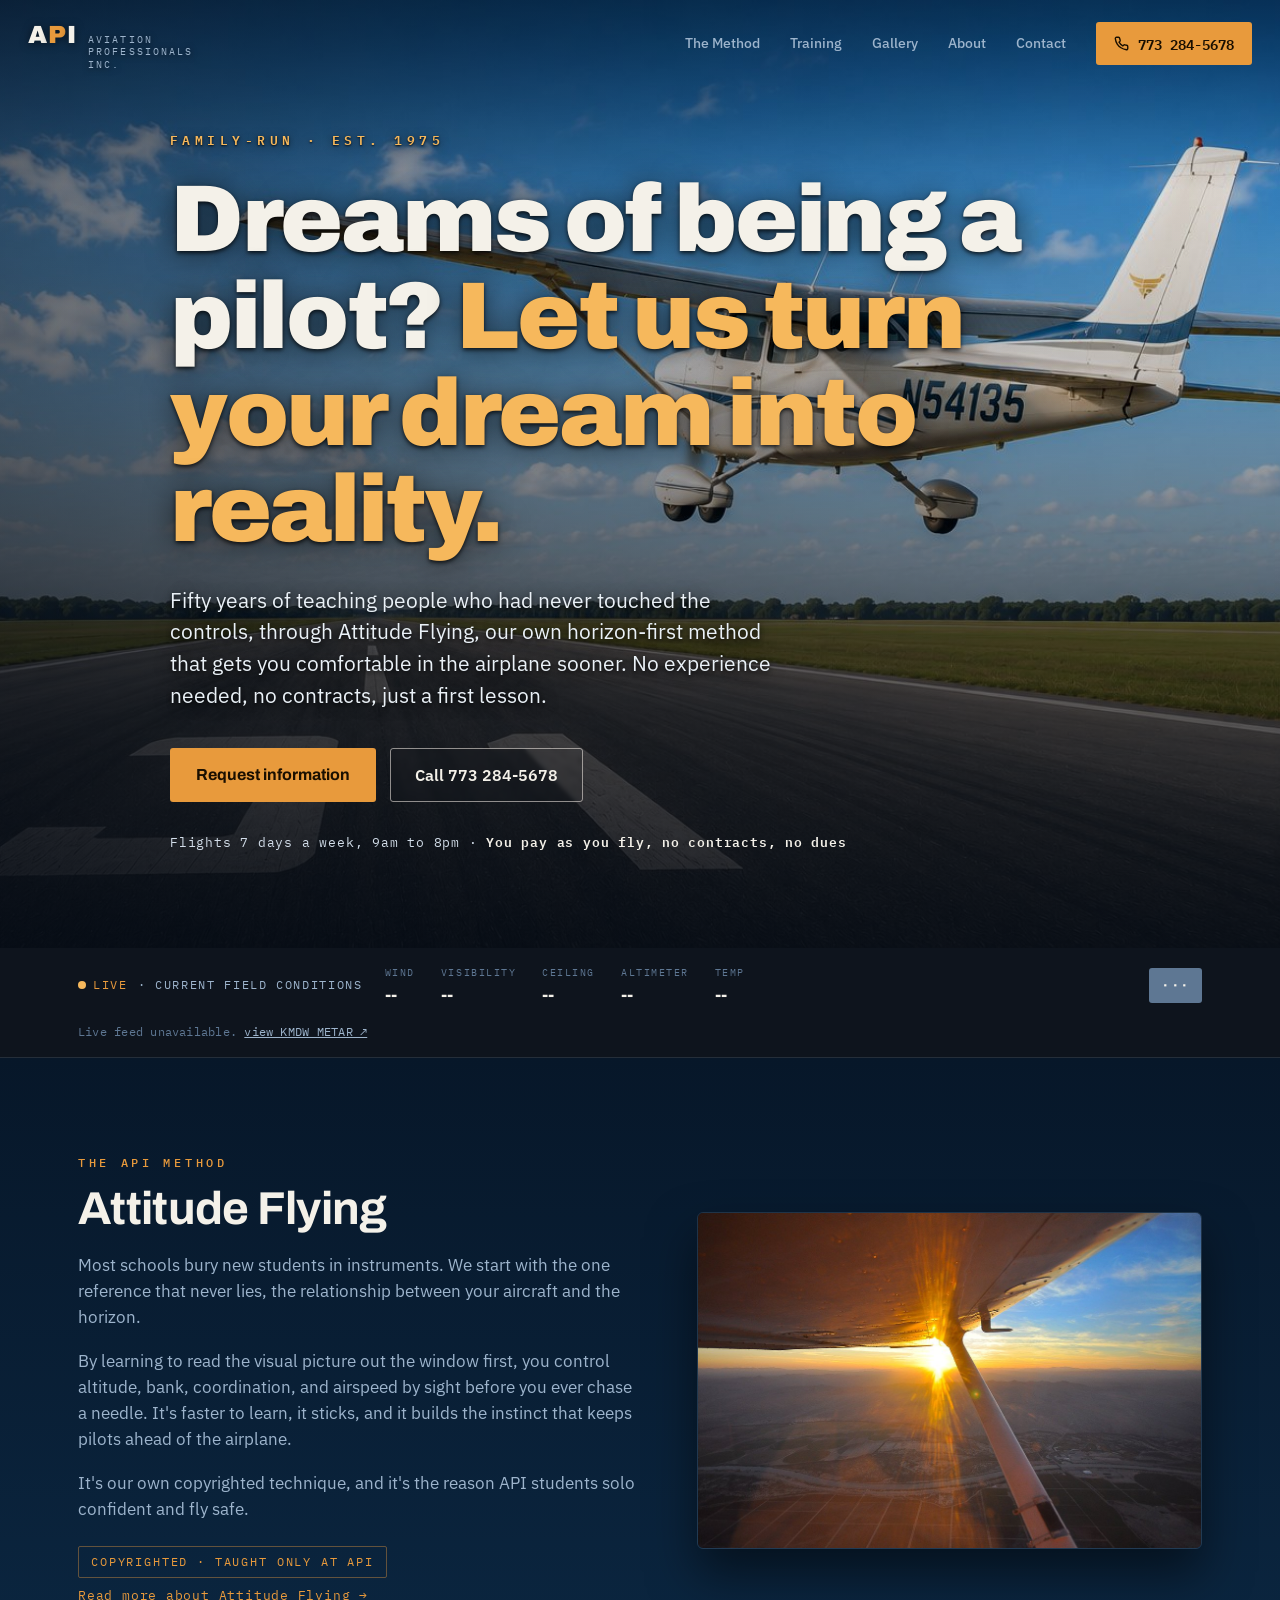
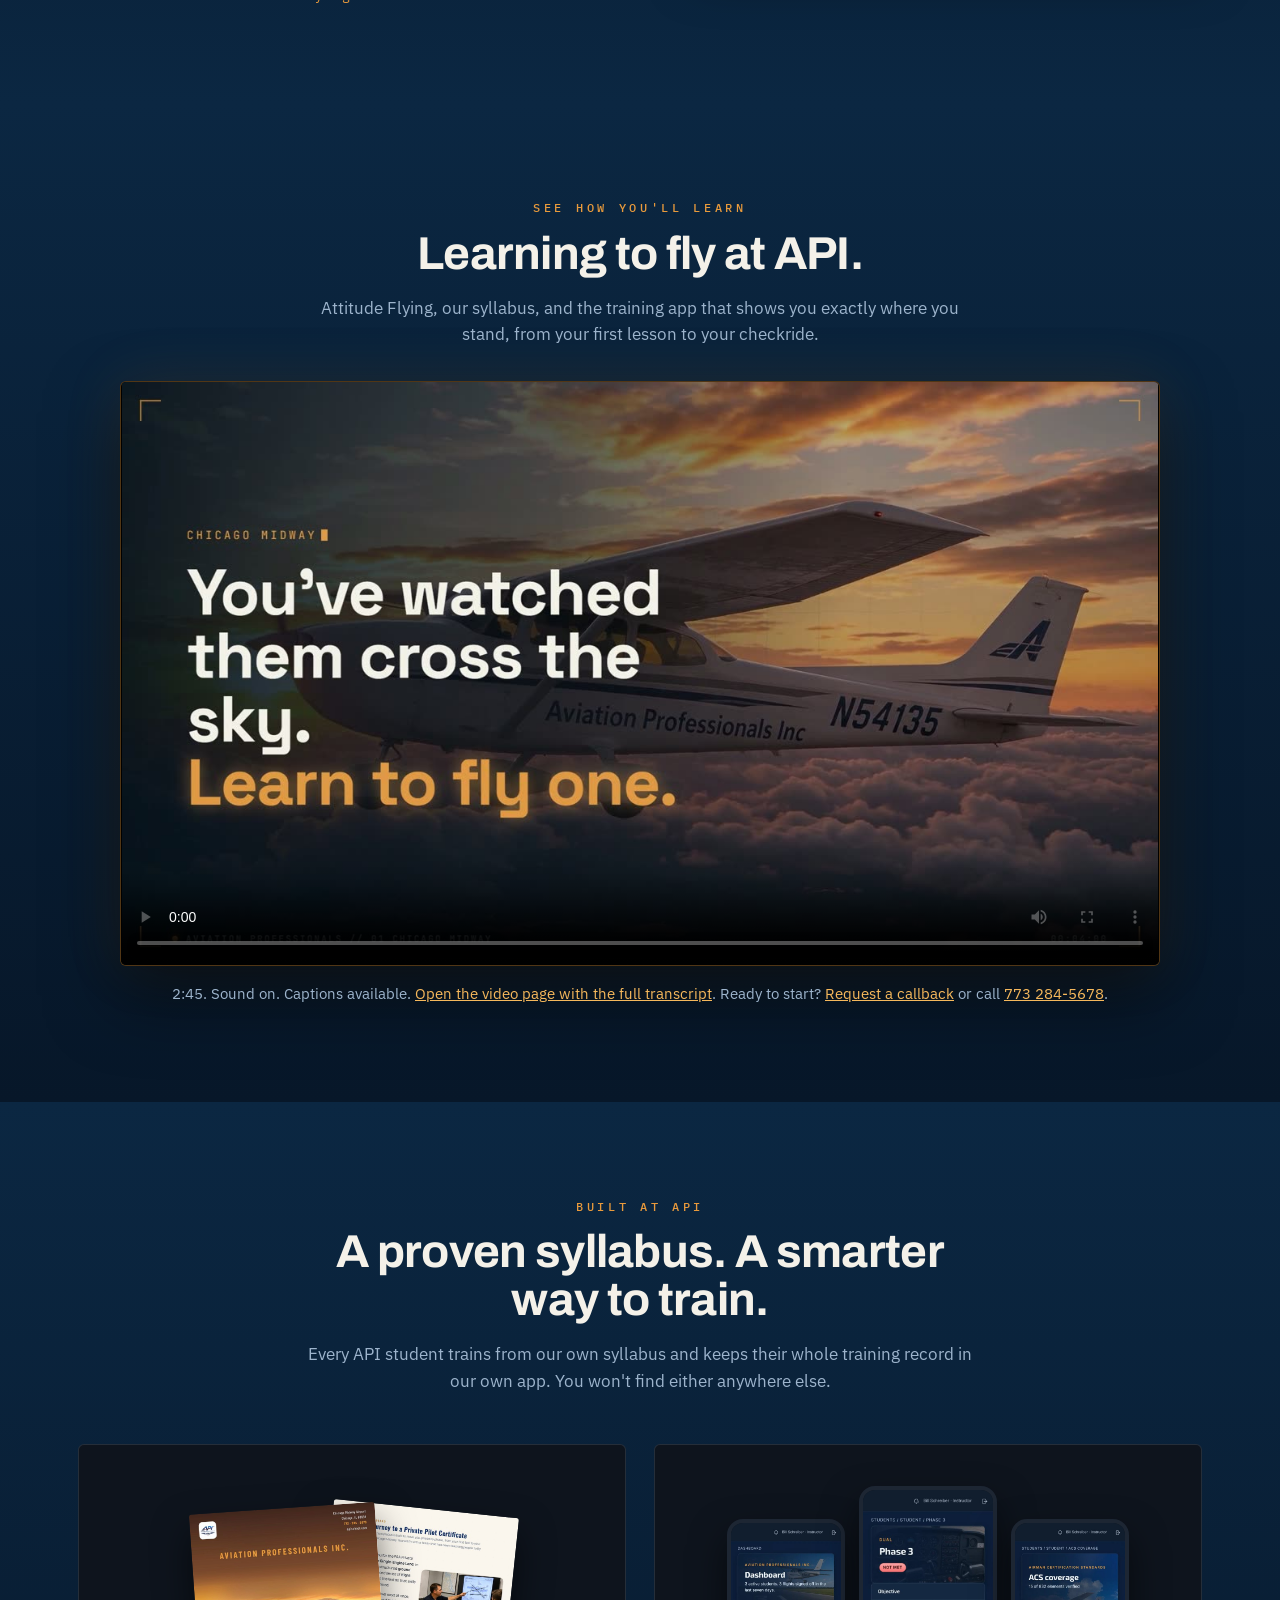
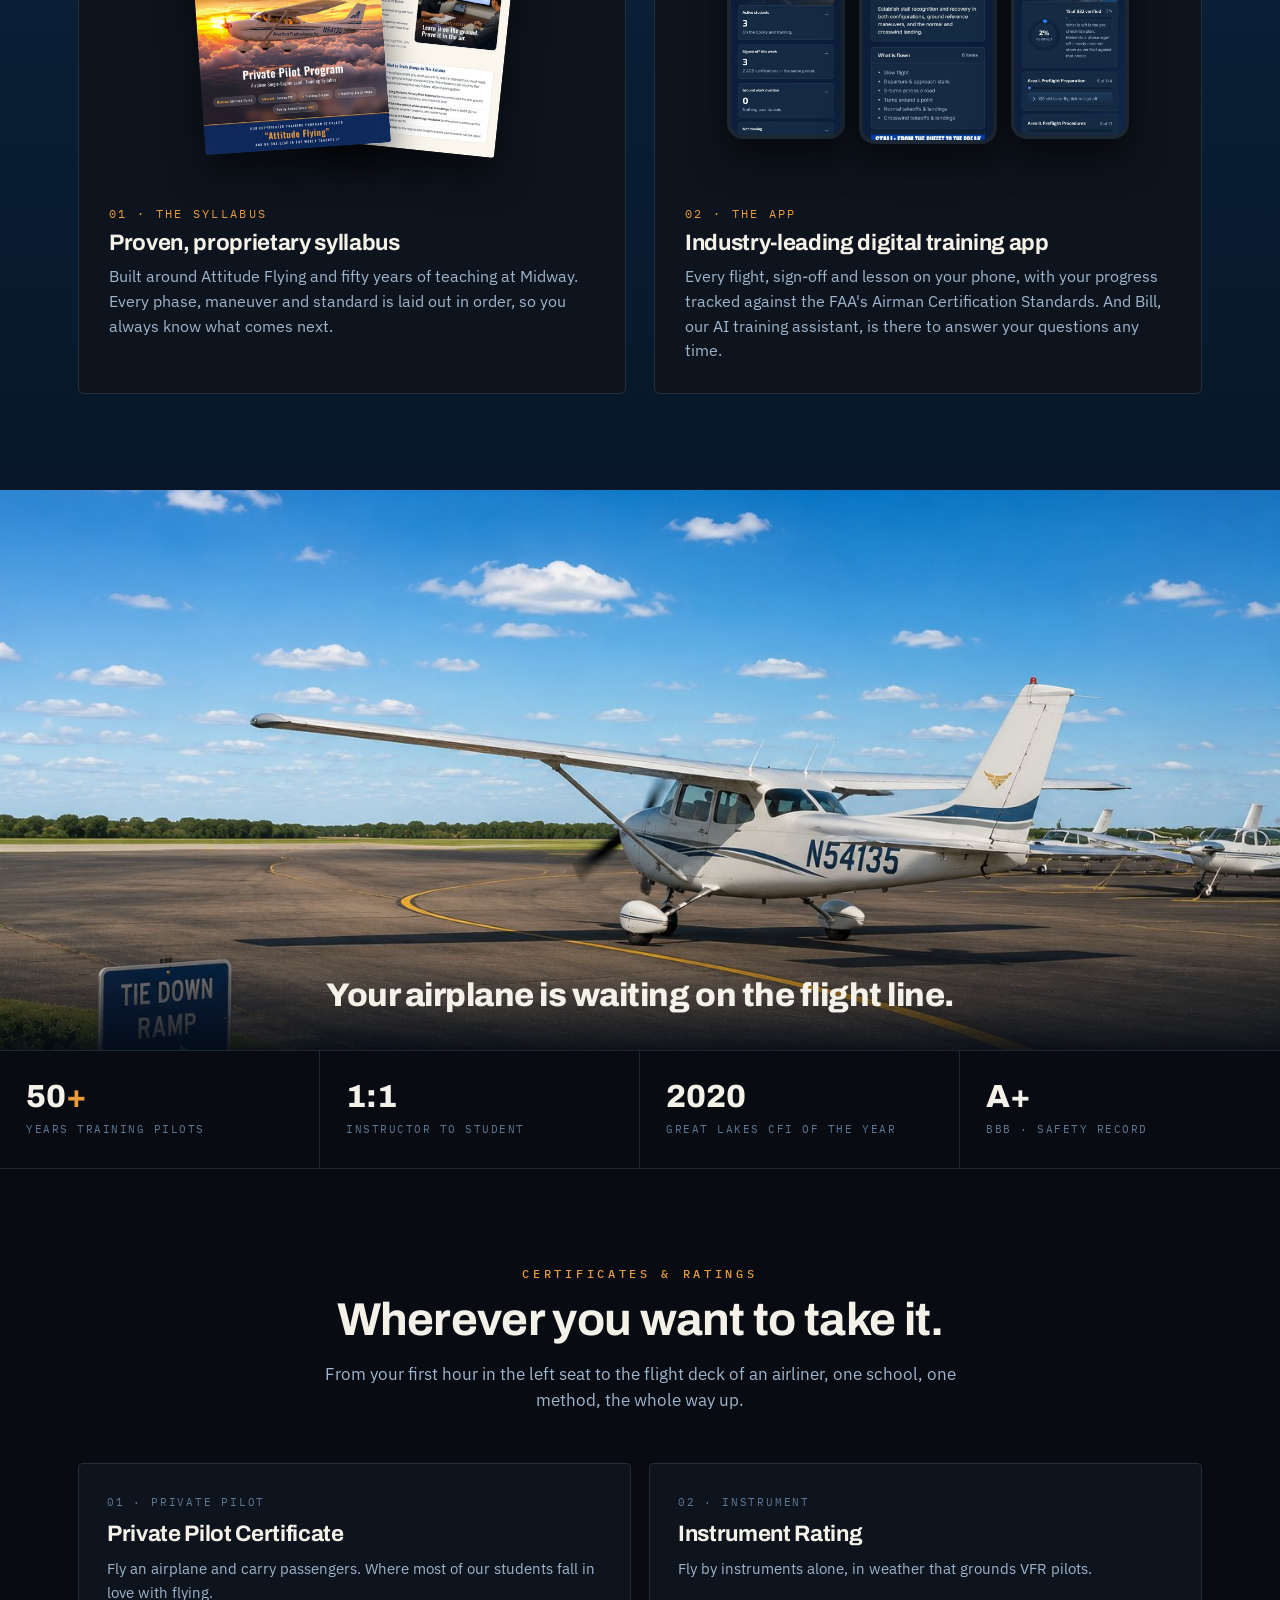
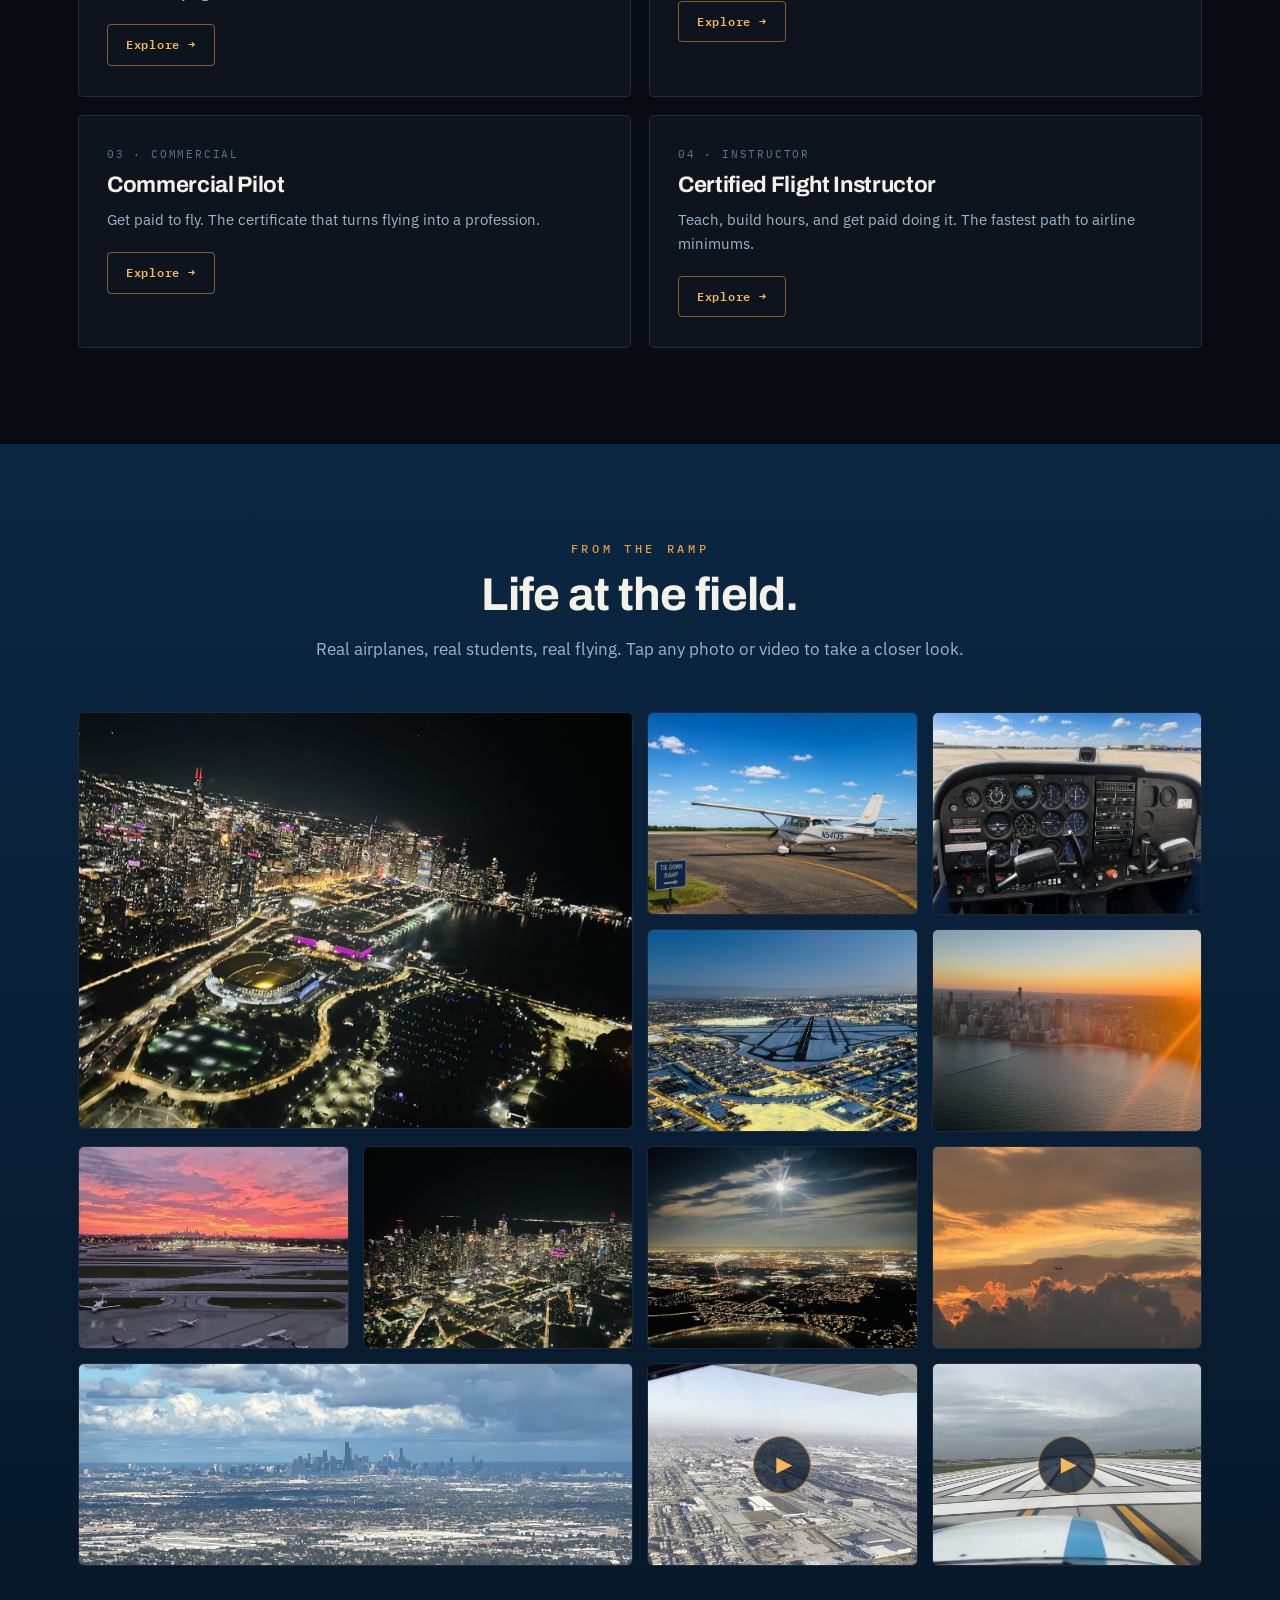
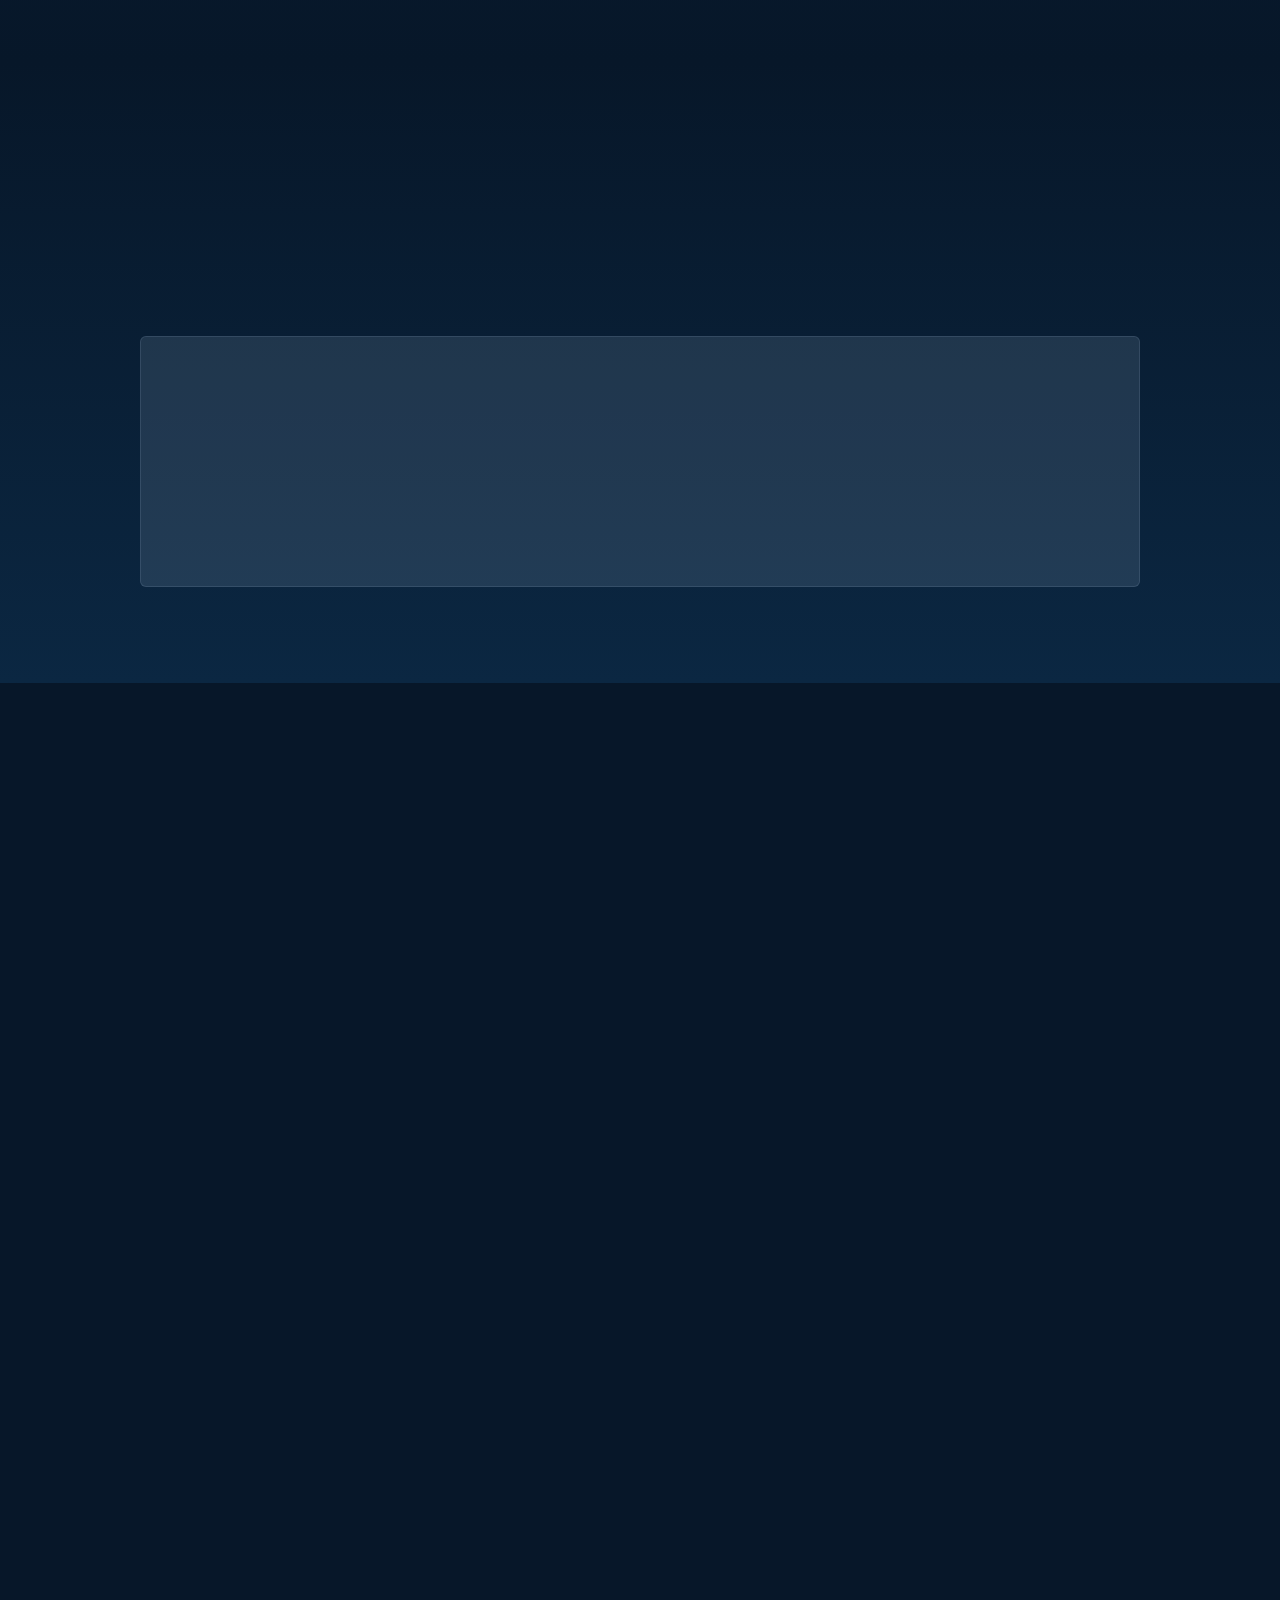
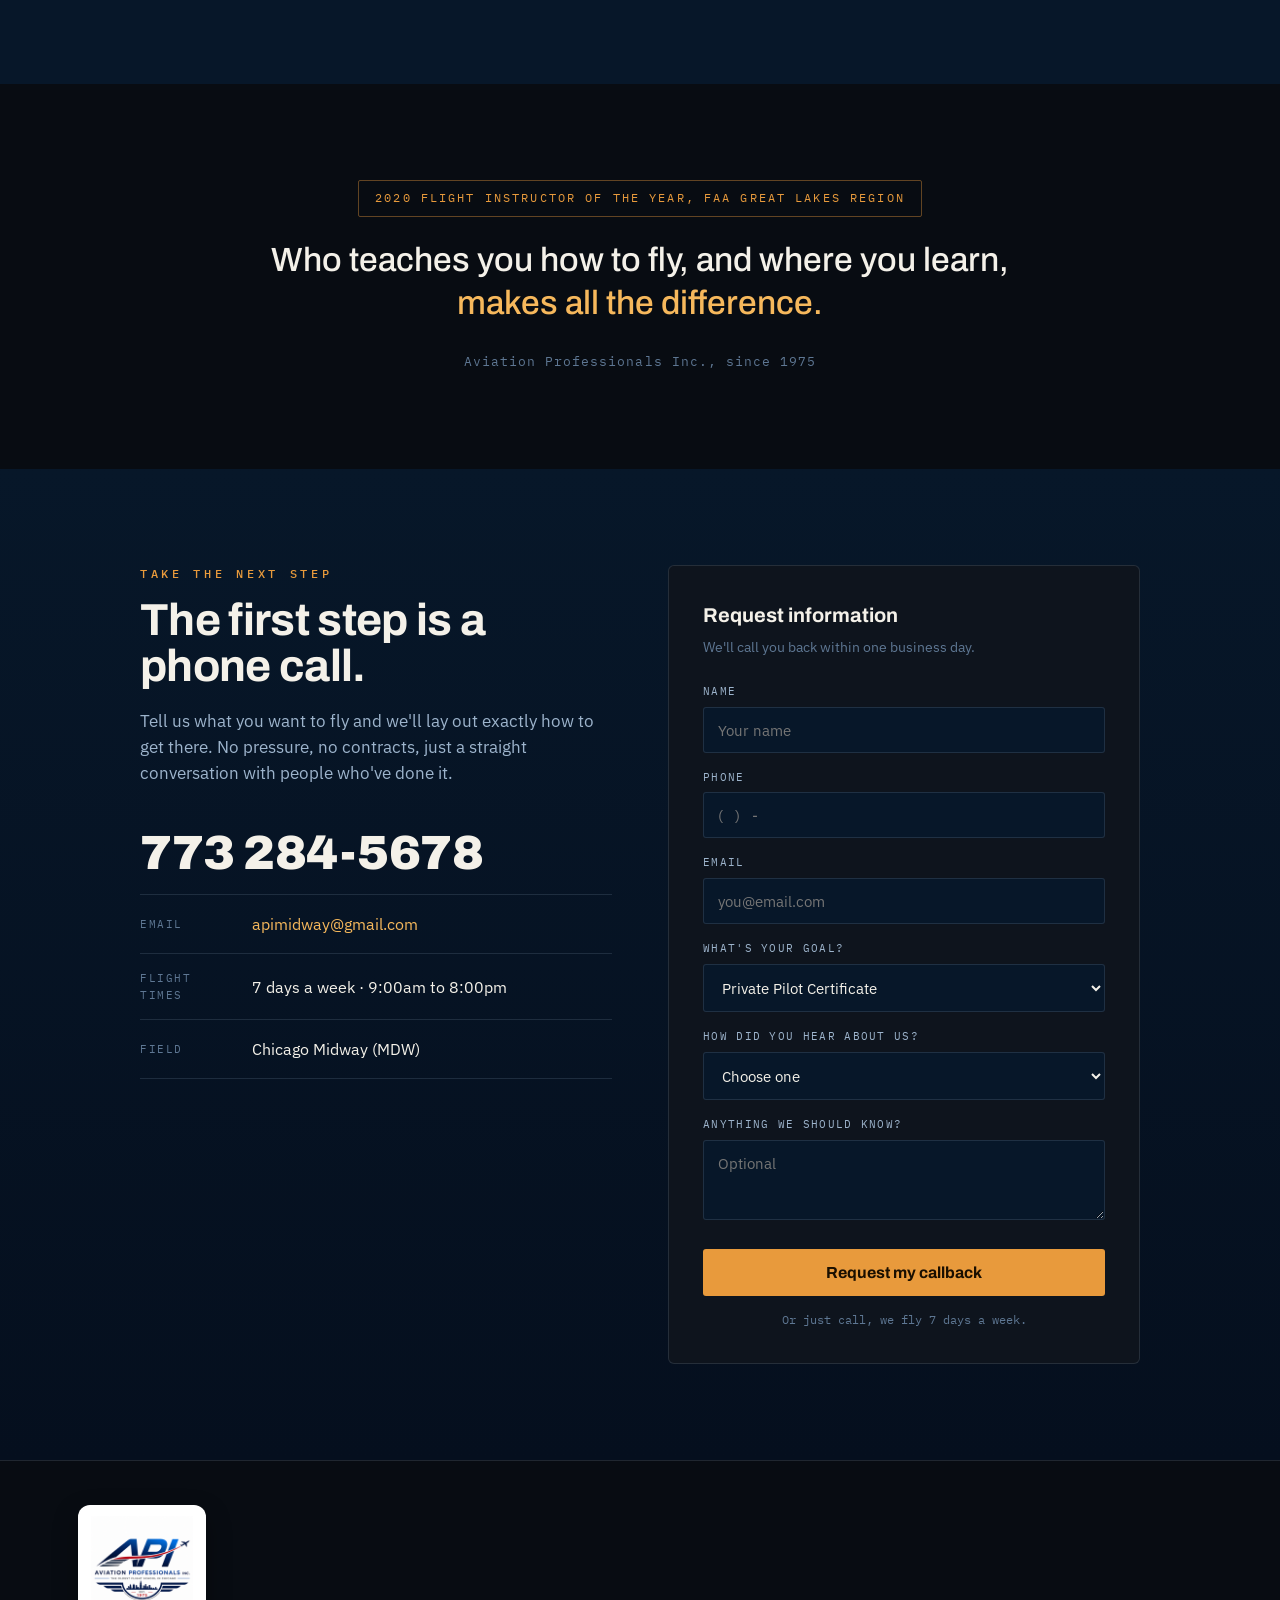
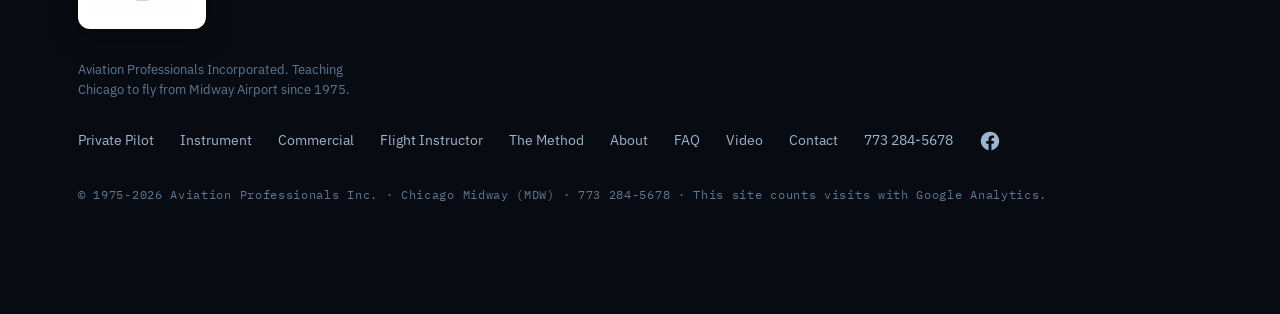
==== commit 0d21b5ce: "Watch page (/watch) for the student video with a full transcript, so Google can index the video; vid" ====
--- a/index.html
+++ b/index.html
@@ -61,7 +61,7 @@
   <button class="menu-btn" id="menuBtn" aria-label="Open menu" aria-expanded="false"><span></span><span></span><span></span></button>
 </header>
 <div class="mnav-backdrop" id="mnavBack"></div>
-<nav class="mnav" id="mnav" aria-hidden="true"><a href="/">Home</a><a href="/method">The Method</a><a href="/private-pilot">Private Pilot</a><a href="/instrument-rating">Instrument Rating</a><a href="/commercial-pilot">Commercial Pilot</a><a href="/flight-instructor">Flight Instructor</a><a href="/about">About</a><a href="/faq">FAQ</a><a href="/contact">Contact</a><a href="tel:7732845678" class="mnav-call">Call 773 284-5678</a><a href="https://www.facebook.com/APIschoolMidway" target="_blank" rel="noopener">Facebook</a></nav>
+<nav class="mnav" id="mnav" aria-hidden="true"><a href="/">Home</a><a href="/method">The Method</a><a href="/private-pilot">Private Pilot</a><a href="/instrument-rating">Instrument Rating</a><a href="/commercial-pilot">Commercial Pilot</a><a href="/flight-instructor">Flight Instructor</a><a href="/about">About</a><a href="/faq">FAQ</a><a href="/watch">Video</a><a href="/contact">Contact</a><a href="tel:7732845678" class="mnav-call">Call 773 284-5678</a><a href="https://www.facebook.com/APIschoolMidway" target="_blank" rel="noopener">Facebook</a></nav>
 
 <span id="top"></span>
 <section class="hero">
@@ -151,9 +151,8 @@
         Your browser does not support embedded video. <a href="/video/api-student-promo.mp4">Watch the API student video (MP4)</a>.
       </video>
     </div>
-    <p class="promo-cap">2:45. Sound on. Captions available. Ready to start? <a href="#contact">Request a callback</a> or call <a href="tel:7732845678">773 284-5678</a>.</p>
-  </div>
-  <script type="application/ld+json">{"@context":"https://schema.org","@type":"VideoObject","name":"Learning to fly at Aviation Professionals Inc.","description":"Attitude Flying, the API syllabus and the API training app, at Chicago Midway since 1975.","thumbnailUrl":"https://www.apischool.com/video/api-student-promo-poster.jpg","contentUrl":"https://www.apischool.com/video/api-student-promo.mp4","uploadDate":"2026-11-14","duration":"PT2M45S"}</script>
+    <p class="promo-cap">2:45. Sound on. Captions available. <a href="/watch">Open the video page with the full transcript</a>. Ready to start? <a href="#contact">Request a callback</a> or call <a href="tel:7732845678">773 284-5678</a>.</p>
+  </div>
 </section>
 
 <section class="section edge" id="edge">
@@ -312,7 +311,7 @@
   <div class="wrap">
     <div class="foot-grid">
       <div><a href="#top"><img src="/img/logo.png" alt="Aviation Professionals Inc., the oldest flight school in Chicago" class="foot-logo" loading="lazy"></a><div class="tag">Aviation Professionals Incorporated. Teaching Chicago to fly from Midway Airport since 1975.</div></div>
-      <nav><a href="/private-pilot">Private Pilot</a><a href="/instrument-rating">Instrument</a><a href="/commercial-pilot">Commercial</a><a href="/flight-instructor">Flight Instructor</a><a href="/method">The Method</a><a href="/about">About</a><a href="/faq">FAQ</a><a href="/contact">Contact</a><a href="tel:7732845678">773 284-5678</a><a href="https://www.facebook.com/APIschoolMidway" target="_blank" rel="noopener" aria-label="Facebook" class="foot-fb"><svg viewBox="0 0 24 24" width="22" height="22" fill="currentColor" aria-hidden="true"><path d="M22 12.06C22 6.5 17.52 2 12 2S2 6.5 2 12.06c0 5 3.66 9.15 8.44 9.94v-7.03H7.9v-2.9h2.54V9.85c0-2.5 1.49-3.89 3.78-3.89 1.09 0 2.24.2 2.24.2v2.46h-1.26c-1.24 0-1.63.77-1.63 1.56v1.88h2.78l-.44 2.9h-2.34V22c4.78-.79 8.44-4.94 8.44-9.94z"/></svg></a></nav>
+      <nav><a href="/private-pilot">Private Pilot</a><a href="/instrument-rating">Instrument</a><a href="/commercial-pilot">Commercial</a><a href="/flight-instructor">Flight Instructor</a><a href="/method">The Method</a><a href="/about">About</a><a href="/faq">FAQ</a><a href="/watch">Video</a><a href="/contact">Contact</a><a href="tel:7732845678">773 284-5678</a><a href="https://www.facebook.com/APIschoolMidway" target="_blank" rel="noopener" aria-label="Facebook" class="foot-fb"><svg viewBox="0 0 24 24" width="22" height="22" fill="currentColor" aria-hidden="true"><path d="M22 12.06C22 6.5 17.52 2 12 2S2 6.5 2 12.06c0 5 3.66 9.15 8.44 9.94v-7.03H7.9v-2.9h2.54V9.85c0-2.5 1.49-3.89 3.78-3.89 1.09 0 2.24.2 2.24.2v2.46h-1.26c-1.24 0-1.63.77-1.63 1.56v1.88h2.78l-.44 2.9h-2.34V22c4.78-.79 8.44-4.94 8.44-9.94z"/></svg></a></nav>
     </div>
     <div class="copyright">&copy; 1975-2026 Aviation Professionals Inc. &middot; Chicago Midway (MDW) &middot; 773 284-5678 &middot; This site counts visits with Google Analytics.</div>
   </div>
--- a/styles.css
+++ b/styles.css
@@ -507,3 +507,8 @@
 .gal-item.wide{grid-column:span 2;aspect-ratio:auto;min-height:100%}
 .gal-item.wide img{position:absolute;inset:0}
 @media(max-width:900px){.gal-grid{grid-auto-rows:auto}.gal-item.wide{grid-column:span 2;aspect-ratio:16/9;min-height:0;width:100%}}
+
+/* /watch: the video is the main content, so it sits high on the page */
+.watch-hero{min-height:0;padding:118px 0 20px}
+.watch-video{padding-top:22px}
+@media(max-width:720px){.watch-hero{padding:100px 0 16px}.watch-video{padding-top:16px}}
